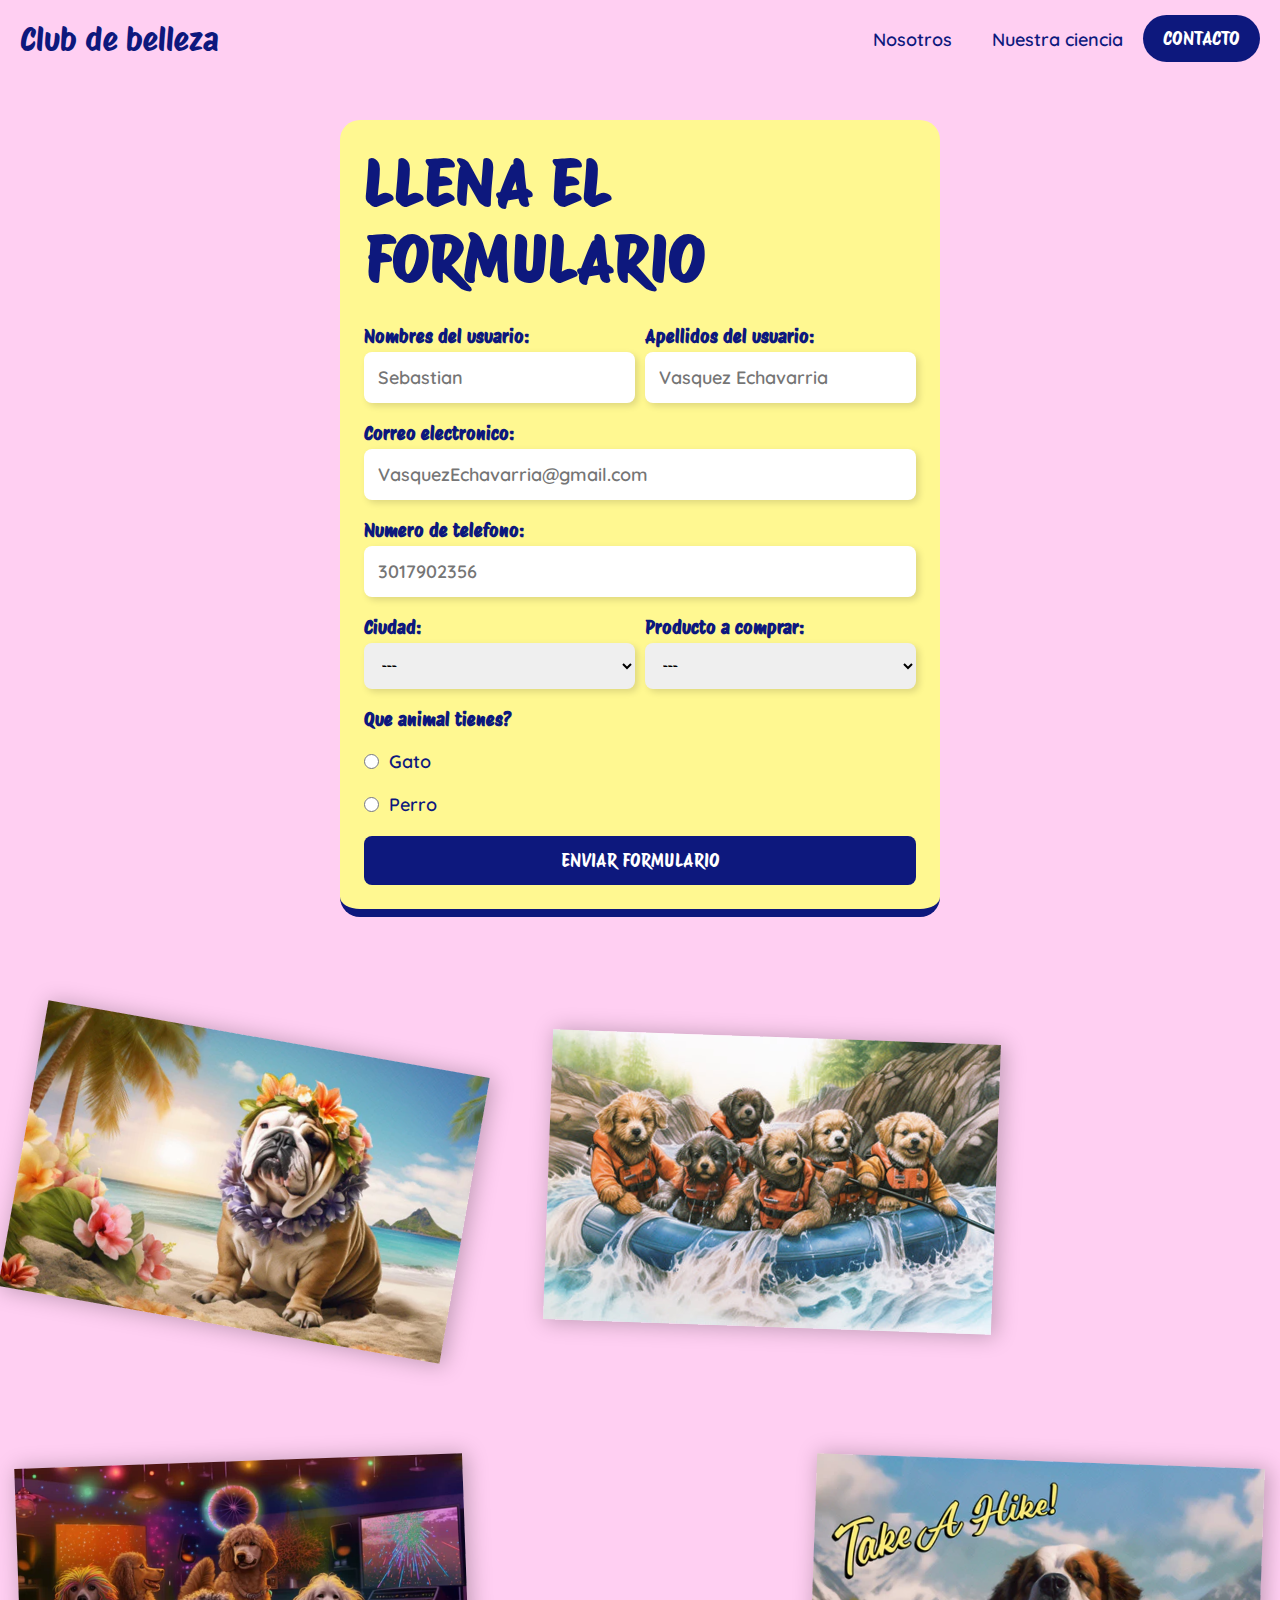
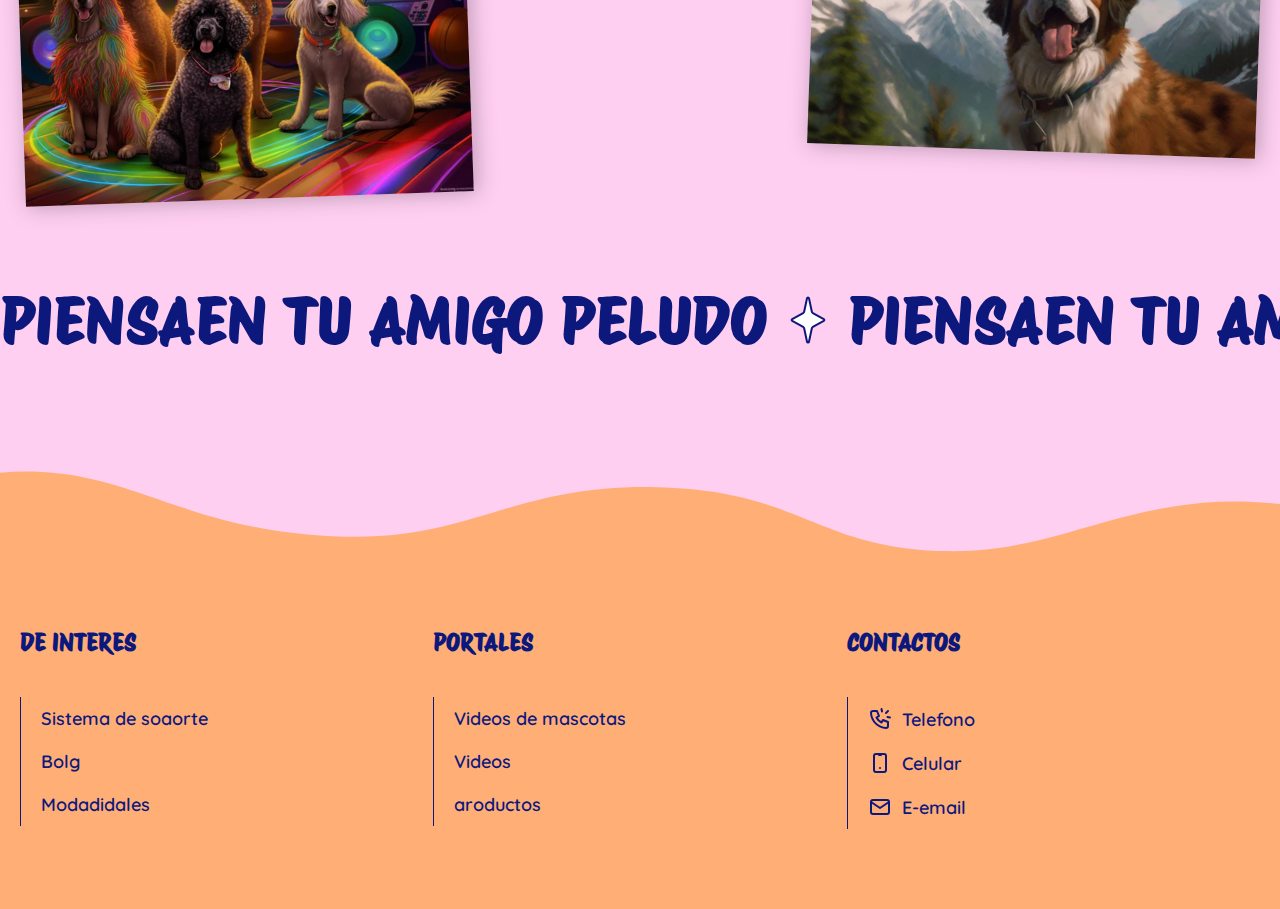
==== carrito.html @ b31d5dbf "responsive" ====
<!DOCTYPE html>
<html lang="en">
<head>
    <meta charset="UTF-8">
    <meta name="viewport" content="width=device-width, initial-scale=1.0">
    <title>Document</title>
    <!-- STYLOS -->
    <link rel="stylesheet" href="./css/global.css">
    <link rel="stylesheet" href="./css/carrito.css">
</head>
<body>

    <!-- HEADER -->
    <header class="header__dark">
        <nav>
            <ul>
                <li>
                    <a href="/index.html">
                        Club de belleza
                    </a>
                </li>
            </ul>
            <ul>
                <li>
                    <a href="">Nosotros</a>
                </li>
                <li>
                    <a href="./nuestra-ciencia.html">Nuestra ciencia</a>
                </li>
                <li>
                    <a href="#contacto">contacto</a>
                </li>
            </ul>
        </nav>
    </header>

    <!-- FORMULARIO -->

    <section class="section__form">
        <form 
            action="">
            <h1>llena el formulario</h1>
            <div class="form__flex">
                <!-- CAMPO NOMBRE -->
                <label>
                    <p>Nombres del usuario:</p>
                    <input 
                        type="text"
                        placeholder="Sebastian"
                        required
                        maxlength="100"
                        minlength="4">
                </label>
                <!-- CAMPO NOMBRE -->
                <label>
                    <p>Apellidos del usuario:</p>
                    <input 
                        type="text"
                        placeholder="Vasquez Echavarria"
                        required
                        maxlength="100"
                        minlength="4">
                </label>
            </div>
            <!-- CAMPO EMAIL -->
            <label>
                <p>Correo electronico:</p>
                <input 
                    type="email"
                    placeholder="VasquezEchavarria@gmail.com"
                    required
                    maxlength="100"
                    minlength="4">
            </label>
            <!-- CAMPO TELEFONO -->
            <label>
                <p>Numero de telefono:</p>
                <input 
                    type="number"
                    placeholder="3017902356"
                    required
                    maxlength="100"
                    minlength="4">
            </label>
            <div class="form__flex">
                <!-- CAMPO CIUDAD -->
                <label>
                    <p>Ciudad:</p>
                    <select>
                        <option value="">---</option>
                        <option value="">Medellin</option>
                        <option value="">Bogota</option>
                        <option value="">Bucarmanga</option>
                        <option value="">Cali</option>
                        <option value="">Bolivia</option>
                    </select>
                </label>
                <!-- CAMPO CIUDAD -->
                <label>
                    <p>Producto a comprar:</p>
                    <select>
                        <option value="">---</option>
                        <option value="">Chapoo</option>
                        <option value="">Acondicionador</option>
                        <option value="">Pañitos</option>
                        <option value="">Barnis</option>
                        <option value="">Lima</option>
                    </select>
                </label>

            </div>

            <label>
                <p>Que animal tienes?</p>
            </label>

            <div class="form__radio">
                <label>
                    <input type="radio">
                    <h6>Gato</h6>
                </label>
                <label>
                    <input type="radio">
                    <h6>Perro</h6>
                </label>

            </div>
            <input type="submit" value="enviar formulario">

        </form>
    </section>

    <!-- SUB FOOTER -->
    <section class="subFooter">
        <ul>
            <li>
                <img src="./img/subFooter1.webp" alt="subFooter">
            </li>
            <li>
                <img src="./img/subFooter2.jpg" alt="subFooter">
            </li>
        </ul>
        <ul>
            <li>
                <img src="./img/disco_dogs_609x.webp" alt="subFooter">
            </li>
            <li>
                <img src="./img/subFooter4.webp" alt="subFooter">
            </li>
        </ul>

    </section>

    <!-- SLIDER -->
        <section class="slider">
        <h1>
            Piensaen tu amigo peludo
            <img src="./img/descargar (3).svg" alt="">
            Piensaen tu amigo peludo
            <img src="./img/descargar (3).svg" alt="">
            Piensaen tu amigo peludo
            <img src="./img/descargar (3).svg" alt="">
            Piensaen tu amigo peludo
            <img src="./img/descargar (3).svg" alt="">
            Piensaen tu amigo peludo
            <img src="./img/descargar (3).svg" alt="">
            Piensaen tu amigo peludo
            <img src="./img/descargar (3).svg" alt="">
            Piensaen tu amigo peludo
            <img src="./img/descargar (3).svg" alt="">
            Piensaen tu amigo peludo
            <img src="./img/descargar (3).svg" alt="">
            Piensaen tu amigo peludo
            <img src="./img/descargar (3).svg" alt="">
            Piensaen tu amigo peludo
            <img src="./img/descargar (3).svg" alt="">
            Piensaen tu amigo peludo
            <img src="./img/descargar (3).svg" alt="">
            Piensaen tu amigo peludo
            <img src="./img/descargar (3).svg" alt="">
            Piensaen tu amigo peludo
            <img src="./img/descargar (3).svg" alt="">
            Piensaen tu amigo peludo
            <img src="./img/descargar (3).svg" alt="">
        </h1>
        </section>


    <!-- FOOTER -->
    <footer id="contacto">
        <!-- SVG -->
        <svg 
        class="wavy-desktop" 
        viewBox="0 0 1280 160" 
        fill="#92ebff" 
        xmlns="http://www.w3.org/2000/svg">
            <path 
            d="M345.244 65.6872C163.755 61.3347 121.251 -20.7079 -30.4244 5.66307L-33.3494 167.628L1310.26 159.851L1313.19 37.8858C1143.89 6.81792 1074.64 83.1798 945.072 80.0724C815.499 76.965 801.48 19.6125 657.522 16.16C513.563 12.7076 474.207 68.78 345.244 65.6872Z" 
            fill="#ffaf75"></path>
    </svg>
    <div class="footer__grid">
        <article>
            <h2>De interes</h2>
            <div class="footer__ctn">
                <a target="#" href="https://www.youtube.com/watch?v=H4JE6XDR6UE&ab_channel=lunacreciente">Sistema de soaorte</a>
                <a target="#" href="https://www.youtube.com/watch?v=H4JE6XDR6UE&ab_channel=lunacreciente">Bolg</a>
                <a target="#" href="https://www.youtube.com/watch?v=H4JE6XDR6UE&ab_channel=lunacreciente">Modadidales</a>
            </div>
        </article>

        <article>
            <h2>Portales</h2>
            <div class="footer__ctn">
                <a target="#" href="https://www.youtube.com/watch?v=H4JE6XDR6UE&ab_channel=lunacreciente">Videos de mascotas</a>
                <a target="#" href="https://www.youtube.com/watch?v=H4JE6XDR6UE&ab_channel=lunacreciente">Videos</a>
                <a target="#" href="https://www.youtube.com/watch?v=H4JE6XDR6UE&ab_channel=lunacreciente">aroductos</a>
            </div>
        </article>
        <article>
            <h2>Contactos</h2>
            <div class="footer__ctn">
                <a target="#" href="https://www.youtube.com/watch?v=H4JE6XDR6UE&ab_channel=lunacreciente">
                    <svg  xmlns="http://www.w3.org/2000/svg"  width="24"  height="24"  viewBox="0 0 24 24"  fill="none"  stroke="currentColor"  stroke-width="2"  stroke-linecap="round"  stroke-linejoin="round"  class="icon icon-tabler icons-tabler-outline icon-tabler-phone-ringing"><path stroke="none" d="M0 0h24v24H0z" fill="none"/><path d="M20 4l-2 2" /><path d="M22 10.5l-2.5 -.5" /><path d="M13.5 2l.5 2.5" /><path d="M5 4h4l2 5l-2.5 1.5a11 11 0 0 0 5 5l1.5 -2.5l5 2v4a2 2 0 0 1 -2 2c-8.072 -.49 -14.51 -6.928 -15 -15a2 2 0 0 1 2 -2" /></svg>
                    Telefono
                </a>
                <a target="_blank" href="https://www.youtube.com/watch?v=H4JE6XDR6UE&ab_channel=lunacreciente">
                    <svg  xmlns="http://www.w3.org/2000/svg"  width="24"  height="24"  viewBox="0 0 24 24"  fill="none"  stroke="currentColor"  stroke-width="2"  stroke-linecap="round"  stroke-linejoin="round"  class="icon icon-tabler icons-tabler-outline icon-tabler-device-mobile"><path stroke="none" d="M0 0h24v24H0z" fill="none"/><path d="M6 5a2 2 0 0 1 2 -2h8a2 2 0 0 1 2 2v14a2 2 0 0 1 -2 2h-8a2 2 0 0 1 -2 -2v-14z" /><path d="M11 4h2" /><path d="M12 17v.01" /></svg>
                    Celular
                </a>
                <a target="_blank" href="https://www.youtube.com/watch?v=H4JE6XDR6UE&ab_channel=lunacreciente">
                    <svg  xmlns="http://www.w3.org/2000/svg"  width="24"  height="24"  viewBox="0 0 24 24"  fill="none"  stroke="currentColor"  stroke-width="2"  stroke-linecap="round"  stroke-linejoin="round"  class="icon icon-tabler icons-tabler-outline icon-tabler-mail"><path stroke="none" d="M0 0h24v24H0z" fill="none"/><path d="M3 7a2 2 0 0 1 2 -2h14a2 2 0 0 1 2 2v10a2 2 0 0 1 -2 2h-14a2 2 0 0 1 -2 -2v-10z" /><path d="M3 7l9 6l9 -6" /></svg>
                    E-email
                </a>
            </div>

        </article>

    </div>

    </footer>
    
</body>
</html>
---- css/global.css ----
@import url('https://fonts.googleapis.com/css2?family=Matemasie&family=Protest+Riot&family=Quicksand:wght@300..700&display=swap');

@import url('https://fonts.googleapis.com/css2?family=Matemasie&family=Quicksand:wght@300..700&display=swap');

*{
    margin: 0;
    padding: 0;
    box-sizing: border-box;
    list-style: none;
    text-decoration: none;
    font-family: "Protest Riot", sans-serif;
    scroll-behavior: smooth;
}

body{
    color: var(--purple-shade);
    /* padding: 0px 100px; */
}

h1{
    font-size: 4rem;
}

h1, h2{
    text-transform: uppercase;
    letter-spacing: 0px;
}

h3{
    font-size: 24px;
    margin: 10px 0;
}

a, p, input, h6{
    font-family: "Quicksand", sans-serif;
    font-size: 18px;
    font-weight: 600;
    color: currentColor;
}

@media screen and (max-width: 600px) {
    h1{
        font-size: 2rem;
    }
    h3{
        font-size: 18px;
    }
    a, p, h6{
        font-size: 12px;
    }
    
}

:root {
    --purple: #696aad;
    --purple-shade: #0d187d;
    --purple-tint: #bbbaeb;
    --blue: #0db5f4;
    --blue-shade: #0074b6;
    --blue-tint: #92ebff;
    --green: #85e40b;
    --green-shade: #8aad26;
    --green-tint: #bcff87;
    --pink: #ff3ea5;
    --pink-shade: #b9006a;
    --pink-tint: #ffcff2;
    --orange: #ff690e;
    --orange-shade: #f05a00;
    --orange-tint: #ffaf75;
    --yellow: #fff300;
    --yellow-shade: #f4db00;
    --yellow-tint: #fff891;
    --yellow-alt: #FAE85C;
    --white: #fff;
    --white-opaque: rgba(255, 255, 255, 0.8);
    --black: #000;
}

/* CLASES */

.btn__default{
    display: inline-flex;
    padding: 14px 25px;
    background-color: var(--green-tint);
    color: var(--purple-shade);
    text-transform: uppercase;
    font-family: "Protest Riot", sans-serif;
    border-radius: 30px;
    transition: all .3s;
}

.btn__default:hover{
    background-color: var(--purple);
    color: white;
}

.btn__default--blue{
    display: inline-flex;
    font-weight: 100;
    background-color: var(--purple-shade);
    color: white;
}

.btn__default--blue:hover{
    background-color: var(--purple);
}

@media screen and (max-width: 700px){
    .btn__default{
        padding: 6px 12px;
    }
    
}

/* HEADER */

header{
    position: absolute;
    width: 100%;
    color: white;
    padding:20px;
    z-index: 100;
}

.header__dark{
    color: var(--purple-shade);
}

header nav{
    display: flex;
    justify-content: space-between;
    align-items: center;
}

header nav ul{
    display: flex;
}

header nav ul:nth-child(2) li a{
    padding: 0px 20px;
}

header nav ul:nth-child(1) li a{
    font-family: "Protest Riot", sans-serif;
    font-size: 32px;
    text-align: center;
    font-weight: 100;
}

header nav ul:nth-child(2) li:nth-last-child(1) a{
    font-family: "Protest Riot", sans-serif;
    background-color: var(--purple-shade);
    color: white;
    font-weight: 100;
    text-transform: uppercase;
    padding: 13px 20px;
    border-radius: 30px;
    transition: all .3s;
}

header nav ul:nth-child(2) li:nth-last-child(1) a:hover{
    background-color: var(--purple);
}

@media screen and (max-width: 800px){
    header nav ul:nth-child(1) li a{
        font-size: 18px;
    }
    header nav ul:nth-child(2) li a{
        font-size: 9px;
        padding: 0px 5px;
    }
    header nav ul:nth-child(2) li:nth-last-child(1) a{
        font-size: 9px;
        padding: 5px 10px;
    }
    
}

/* SLIDER SUB FOOTER */

.slider{
    overflow: hidden;
    background: var(--pink-tint);
    padding: 80px 0px 30vh 0px;
}

.slider__blue{
    background: var(--blue-tint);

}

.slider h1{
    display: flex;
    align-items: center;
    gap: 20px;
    text-wrap: nowrap;
    animation: slider 50s infinite linear  alternate-reverse;
}

@keyframes slider {
    100%{
        transform: translateX(-400%);
    }
    
}

@media screen and (max-width: 650px){
    .slider h1 img{
        width: 20px;
    }
    .slider{
        padding: 40px 0px 15vh 0px;
    }
    
}


/* FOOTER */

footer{
    position: relative;
    background-color: var(--orange-tint);
    padding-bottom: 80px;
}

footer .wavy-desktop{
    width: 100%;
    position: absolute;
    bottom: 99%;
}

.footer__grid{
    display: grid;
    grid-template-columns: repeat(3,1fr);
    max-width: 1480px;
    margin: 0 auto;
    padding: 0px 20px;

}

footer article{
    display: flex;
    flex-direction: column;
    gap: 40px;
}

.footer__ctn{
    padding: 0px 20px;
    border-left: 1px solid currentColor;
}

footer article a{
    cursor: pointer;
    position: relative;
    display: flex;
    align-items: center;
    padding: 10px 0px;
    gap: 10px;
}

@media screen and (max-width: 700px){
    .footer__grid{
        grid-template-columns: repeat(2,1fr);
        padding: 0px 10px;
    }
    .footer__ctn{
        padding: 0px 10px;
    }
    footer article{
        gap: 20px;
    }
    .footer__grid article:nth-child(3){
        margin-top: 40px;
    }
    footer article svg{
        width: 15px;
    }
}
---- css/carrito.css ----
.section__form{
    background-color: var(--pink-tint);
    padding: 120px 10px 0px 10px;
}

form{
    max-width: 600px;
    margin: 0 auto;
    background-color: var(--yellow-tint);
    padding: 24px;
    border-radius: 20px;
    border-bottom: 8px solid var(--purple-shade);
}

form h1{
    margin-bottom: 30px;
}

form label{
    display: block;
    margin-bottom: 20px;
    width: 100%;
}

form label p{
    font-family: "Protest Riot", sans-serif;
    margin-bottom: 5px;
}

.form__flex{
    display: flex;
    gap: 10px;
    width: 100%;
}

form input[type="text"],
form input[type="email"],
form input[type="number"],
form select{
    padding: 14px;
    outline: none;
    border: none;
    border-radius: 8px;
    width: 100%;
    box-shadow: 3px 3px 7px rgba(0, 0, 0, 0.134);
}

.form__radio label{
    display: flex;
    align-items: center;
    gap: 10px;
}

.form__radio label input{
    width: 15px;
    height: 15px;
}

input[type="submit"]{
    font-family: "Protest Riot", sans-serif;
    outline: none;
    border: none;
    padding: 14px 20px;
    width: 100%;
    background-color: var(--purple-shade);
    color: white;
    border-radius: 8px;
    font-weight: 100;
    text-transform: uppercase;
    cursor: pointer;
}

@media screen and (max-width: 700px){
    form input[type="text"],
    form input[type="email"],
    form input[type="number"],
    form select{
        padding: 10px;
        font-size: 12px;
    }
    .form__radio label input{
        width: 10px;
        height: 10px;
    }

}


/* SUBFOOTER */

.subFooter{
    padding: 120px 20px 0px 20px;
    background: var(--pink-tint);
    display: flex;
    flex-direction: column;
    gap: 130px;
}

.subFooter ul:nth-child(1){
    display: flex;
    gap: 80px;
}

.subFooter ul li img{
    width: 35vw;
    box-shadow: 3px 1px 21px 1px #00000040;
}

.subFooter ul:nth-child(1) li:nth-child(1) img{
    transform: rotate(10deg);
}
.subFooter ul:nth-child(1) li:nth-child(2) img{
    transform: rotate(2deg);
}

.subFooter ul:nth-child(2){
    display: flex;
    justify-content: space-between;
}

.subFooter ul:nth-child(2) li:nth-child(1) img{
    transform: rotate(-2deg);
}
.subFooter ul:nth-child(2) li:nth-child(2) img{
    transform: rotate(2deg);
}

@media screen and (max-width: 650px){
    .subFooter,
    .subFooter ul:nth-child(1){
        gap: 30px;
    }    
}
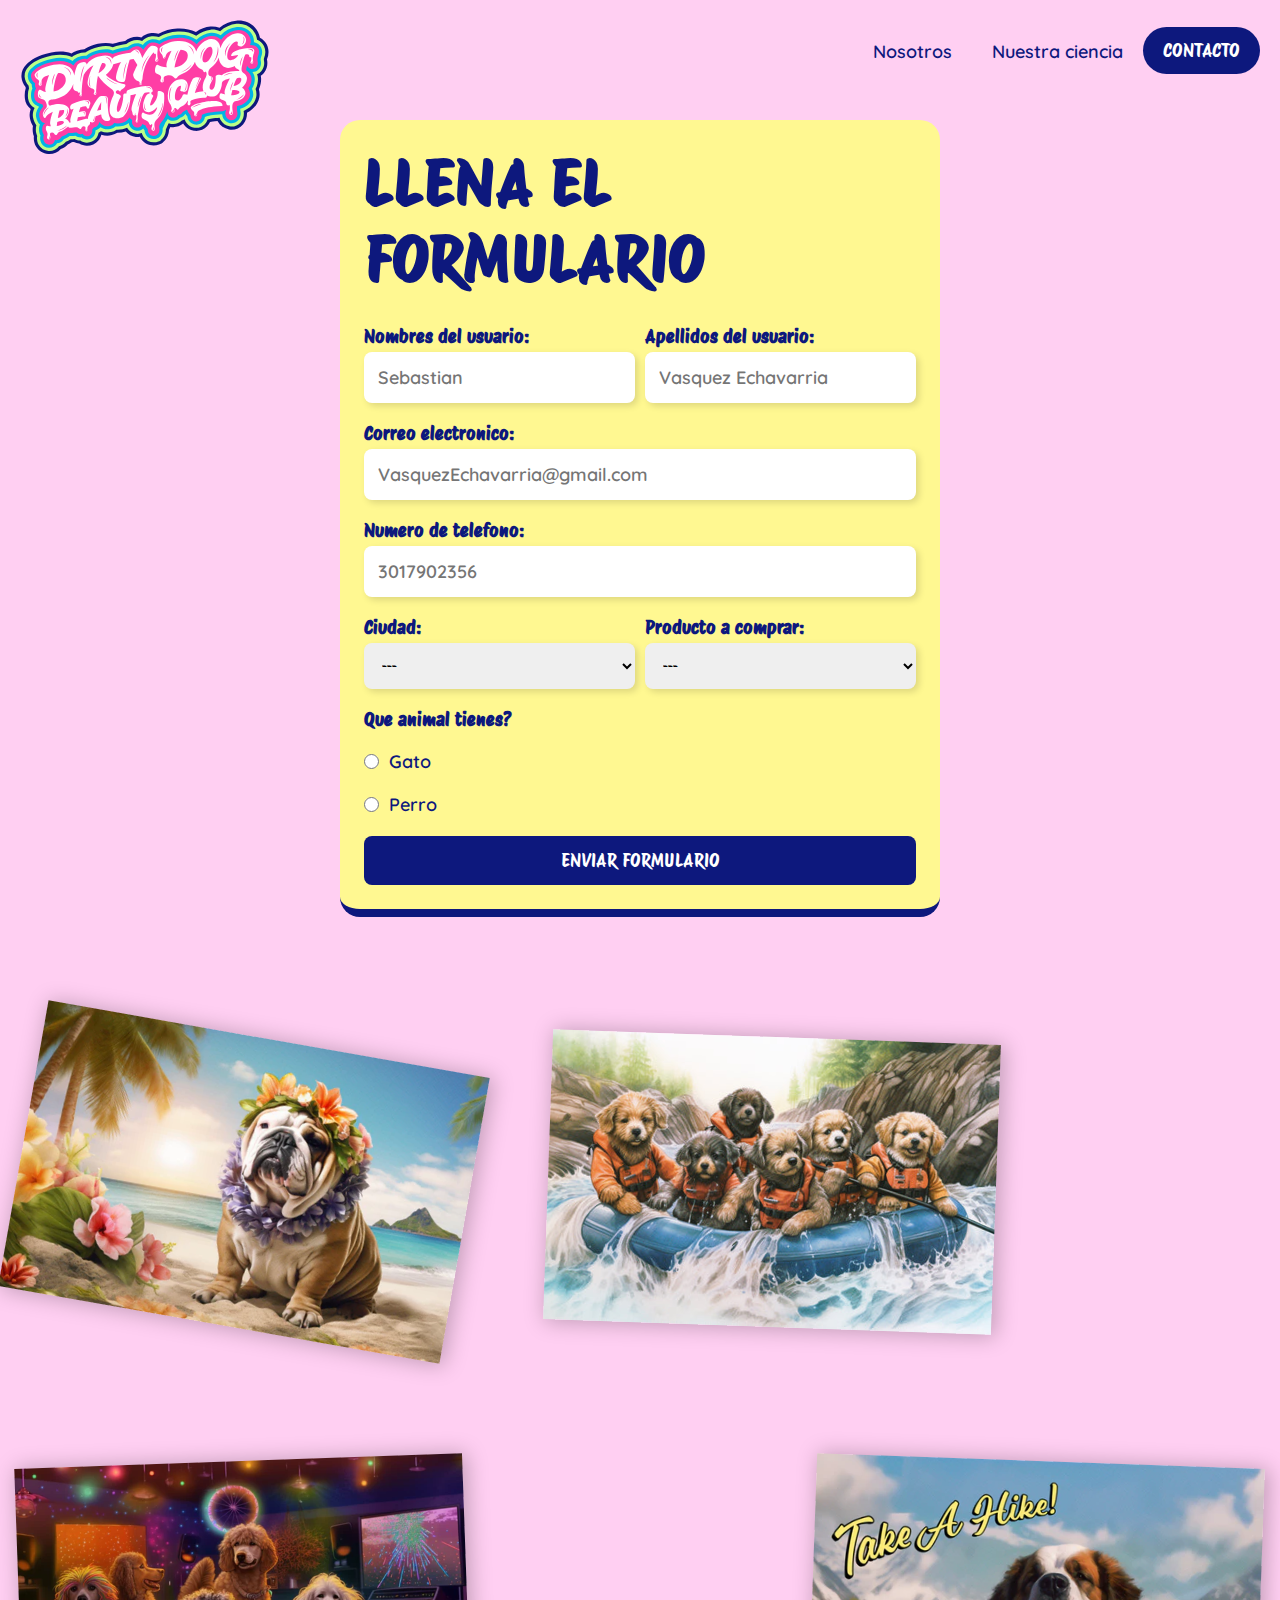
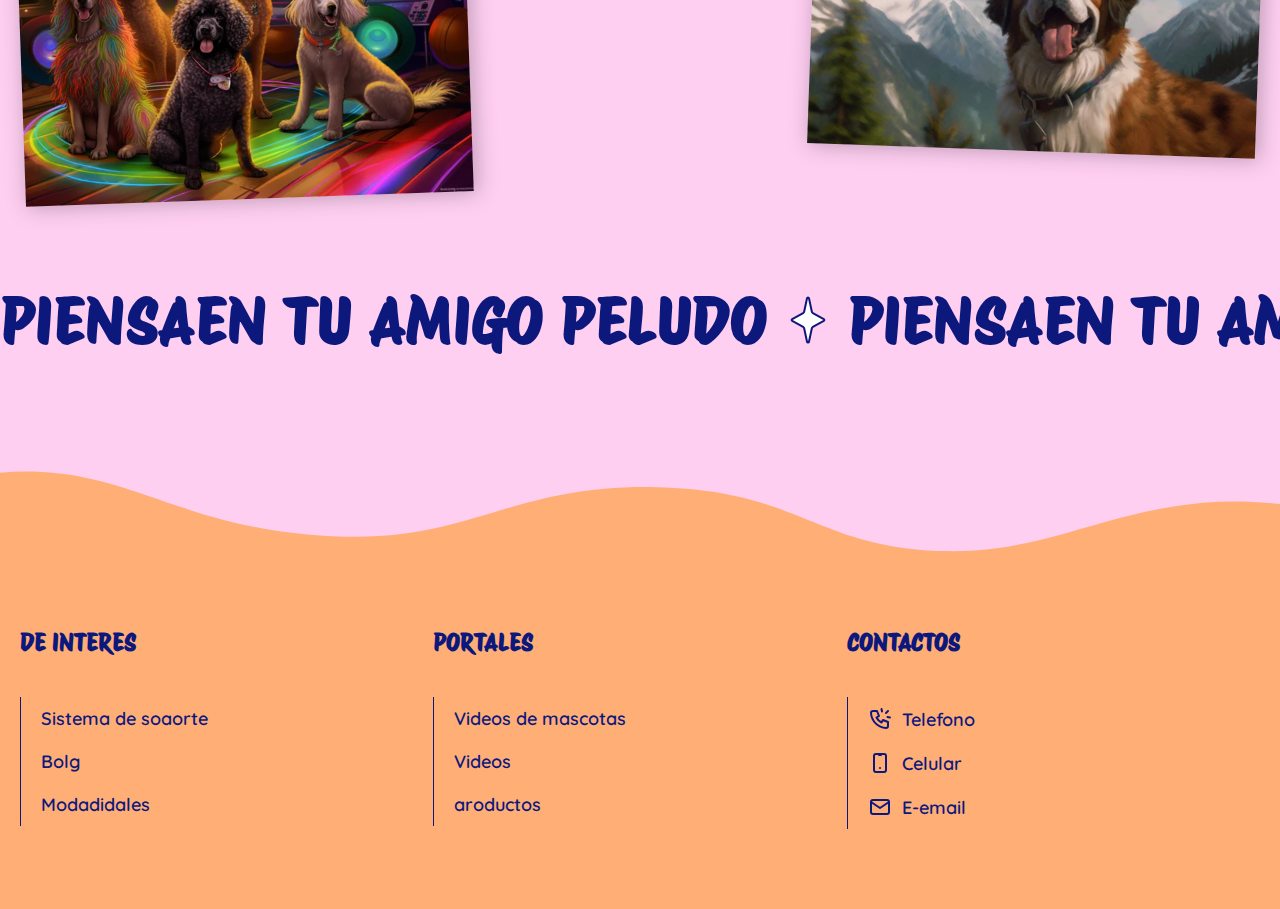
==== commit 5c2b793b: "bueno" ====
--- a/carrito.html
+++ b/carrito.html
@@ -16,7 +16,20 @@
             <ul>
                 <li>
                     <a href="/index.html">
-                        Club de belleza
+                        <svg viewBox="0 0 151 82" fill="none" xmlns="http://www.w3.org/2000/svg" aria-hidden="true" focusable="false">
+                            <g clip-path="url(#clip0_1360_8135)">
+                              <path d="M149.201 23.7812C150.483 20.7624 150.44 17.5969 149.075 14.8659C148.165 13.047 146.729 11.5864 144.969 10.658C144.542 8.42644 143.468 6.28721 141.878 4.54975C139.072 1.48749 134.967 -0.0110639 130.604 0.439588C126.915 0.819656 123.456 2.27477 120.529 4.66377C118.759 4.03937 116.879 3.78419 115.026 3.93078C112.045 4.16968 108.981 5.34246 106.279 7.26452C103.061 5.63023 99.2246 4.88638 95.0864 5.10356C90.8276 5.34246 87.0786 6.37408 83.6529 8.26356C81.9428 7.83462 80.145 7.74775 78.5007 8.01923C76.6426 8.32328 74.9051 9.15943 73.3156 10.4951C72.499 10.2833 71.6439 10.1748 70.7724 10.1748C67.7633 10.1748 65.2146 11.4616 63.4991 12.6452C61.4601 12.971 58.6757 13.4922 56.0174 14.3827C53.4413 13.6768 50.4871 13.6768 47.0175 14.3827C43.9317 15.0125 41.1802 16.1364 38.8234 17.7218C37.3544 17.7327 35.8526 18.0367 34.3454 18.6177C33.5122 18.938 32.3393 19.3941 31.1225 20.214C27.5488 18.8837 23.3558 18.6774 18.9052 19.6167C9.97111 21.5225 6.67699 24.1233 3.83232 26.8543C1.70568 28.9067 0.664276 31.6432 0.899961 34.5534C1.06987 36.6655 1.91396 38.7124 3.35547 40.5096C3.38288 40.7268 3.42125 40.9385 3.46509 41.1557C2.86766 43.0126 2.69775 45.1736 2.96632 47.5897C3.23489 50.0113 4.45717 52.1723 6.45775 53.8174C5.78358 55.7015 5.63011 57.5475 5.99734 59.3175C6.37553 61.1364 6.98393 62.7001 7.81705 63.9869C7.52107 65.6647 7.64714 67.223 7.82801 68.3034C7.94312 68.9713 8.12947 69.6228 8.39804 70.2798C8.1514 72.457 8.60632 74.6343 9.70253 76.4695C11.2646 79.0811 13.9284 80.7262 17.0088 80.9814C17.2664 81.0031 17.5185 81.014 17.7652 81.014C20.4564 81.014 22.9283 79.8738 24.6548 77.8649C26.2827 77.3653 27.7407 76.426 28.8588 75.1555C29.6371 74.8189 30.4319 74.3954 31.2321 73.8904C31.6267 73.8524 32.1091 73.8036 32.6024 73.7601C33.5999 74.2488 34.6797 74.5528 35.7759 74.6614C37.1626 75.5139 38.7466 75.9591 40.3964 75.9591C43.1698 75.9591 45.6473 74.8297 47.3629 72.7719C48.2234 71.7403 48.8208 70.5676 49.1442 69.2808C51.1722 69.9323 53.3865 70.0246 55.4748 69.5305C56.708 69.2427 57.8317 68.7758 58.8183 68.1514C60.5338 68.1677 62.2987 67.9071 63.9102 67.3967C65.3846 69.1993 67.5002 70.3558 69.9119 70.6327C70.7286 70.725 71.5562 70.7033 72.3619 70.5784C72.5647 70.9856 72.7895 71.3765 73.0471 71.7512C74.801 74.2976 77.6018 75.7582 80.7315 75.7582C81.8551 75.7582 82.9458 75.5627 83.9818 75.1827C85.0725 75.0632 86.0591 74.4877 86.6894 73.6027C87.0183 73.3258 87.3307 73.0217 87.6212 72.6959C89.5615 70.5187 89.9616 68.0102 89.9945 66.4682L90.855 64.5679C91.4141 64.6711 91.9841 64.7254 92.5541 64.7254C94.7794 64.7254 96.8842 63.9707 98.5449 62.5861C98.6984 62.8413 98.8628 63.0856 99.0437 63.33C100.502 65.2955 102.65 66.5714 105.089 66.9298C108.038 67.3587 111.003 66.3488 113.031 64.2258C113.771 63.4494 114.358 62.5698 114.791 61.5979C115.744 61.3808 117.065 61.1853 119.302 60.9898C119.367 61.1202 119.439 61.2559 119.51 61.3808C120.946 63.9435 123.341 65.6212 126.246 66.1045C129.42 66.642 132.582 65.5072 134.703 63.0585C136.616 60.8541 137.208 58.161 137.121 56.0761C140.957 54.1323 143.742 50.7226 144.531 46.9056C144.871 45.2496 144.805 43.4904 144.334 41.7747C145.622 38.9188 145.704 36.3723 145.633 35.0583C145.605 34.6023 145.545 34.1408 145.452 33.6792C146.159 33.1906 146.8 32.6042 147.348 31.9418C149.437 29.3845 149.694 26.2353 149.245 24.1341C149.206 23.9441 149.201 23.8355 149.201 23.792V23.7812Z" fill="#0D187D"></path>
+                              <path d="M147.414 23.0969C148.5 20.583 148.478 17.9605 147.36 15.7127C146.483 13.9644 145.003 12.6287 143.221 11.9609C143.024 9.76733 142.043 7.56294 140.459 5.83092C138.064 3.21931 134.545 1.93793 130.801 2.32886C127.107 2.70893 123.709 4.27264 120.897 6.86796C119.116 6.03724 117.132 5.67346 115.175 5.82549C112.177 6.06439 109.064 7.40005 106.444 9.53929C103.33 7.64981 99.4771 6.77566 95.191 7.00913C90.9486 7.2426 87.2489 8.33393 83.9055 10.3266C82.2557 9.78905 80.4469 9.63702 78.8136 9.9085C76.9939 10.2071 75.3386 11.1139 73.782 12.6667C72.8447 12.2866 71.8252 12.0912 70.7674 12.0912C68.0981 12.0912 65.807 13.3183 64.2449 14.4693C61.8004 14.8494 58.8023 15.4141 56.0562 16.4022C53.6555 15.6149 50.8164 15.5715 47.4017 16.2665C44.3432 16.8909 41.6575 18.0311 39.4103 19.66C38.0071 19.5839 36.5327 19.8337 35.0364 20.4147C34.0608 20.7947 32.696 21.3214 31.4025 22.4127C27.9768 20.8653 23.8331 20.545 19.3058 21.5006C10.865 23.2978 7.80653 25.7139 5.17015 28.2441C3.46006 29.8946 2.62146 32.0936 2.81329 34.4337C2.96676 36.3395 3.78892 38.1693 5.20851 39.771C5.2414 40.2814 5.3291 40.7917 5.46064 41.2858C4.8084 42.9798 4.61108 45.0322 4.87417 47.4103C5.13726 49.7722 6.54589 51.7974 8.82601 53.1874C8.00385 54.8325 7.44478 56.8523 7.88327 58.9698C8.2779 60.881 8.94659 62.4339 9.87837 63.6012C9.43441 65.2464 9.53306 66.859 9.7249 68.0209C9.86193 68.8462 10.1305 69.5194 10.3826 70.0353C10.0538 71.9519 10.3936 73.9174 11.3583 75.53C12.6025 77.604 14.7181 78.9126 17.1737 79.1134C17.3765 79.1297 17.5793 79.1406 17.7766 79.1406C20.0841 79.1406 22.1888 78.0764 23.5591 76.2249C25.1979 75.8557 26.6614 74.9381 27.6973 73.6133C28.64 73.2441 29.6156 72.7229 30.6132 72.0605C30.7557 72.055 30.9037 72.0442 31.0462 72.0279C31.5998 71.9682 32.3288 71.903 33.0194 71.8433C34.0663 72.4514 35.2392 72.788 36.4341 72.826C37.5906 73.6459 38.9773 74.0857 40.4188 74.0857C42.6112 74.0857 44.5625 73.2007 45.9108 71.5881C46.7604 70.5728 47.2756 69.3837 47.4565 68.0535C47.9717 67.8146 48.454 67.5214 48.8925 67.1739C50.7999 67.9992 52.9759 68.2001 55.0532 67.706C56.281 67.4182 57.3607 66.9296 58.2761 66.2563C60.4795 66.3812 62.8253 65.9414 64.6779 65.1161L64.6889 65.1378C65.8125 67.1739 67.8021 68.4987 70.1535 68.7702C71.3374 68.9005 72.5049 68.743 73.5682 68.3195C73.7929 69.172 74.1602 69.981 74.6589 70.7031C76.0511 72.7229 78.271 73.8794 80.7593 73.8794C81.7459 73.8794 82.7051 73.6893 83.5876 73.3256C84.2727 73.3256 84.9249 72.9618 85.2648 72.3482C85.6046 72.0822 85.9225 71.7836 86.213 71.4578C87.9012 69.5574 88.1314 67.3313 88.104 66.0825L89.6496 62.6565C89.7318 62.5479 89.814 62.4393 89.8908 62.3307C90.7458 62.6674 91.6612 62.8465 92.5765 62.8465C94.5442 62.8465 96.4023 62.0973 97.7616 60.767C98.37 60.5607 98.94 60.2729 99.4552 59.9146C99.7074 60.7507 100.091 61.5326 100.606 62.2276C101.757 63.7804 103.456 64.7903 105.386 65.0726C107.71 65.4147 110.056 64.6166 111.656 62.9388C112.44 62.119 113.015 61.1308 113.355 60.034C114.786 59.5942 116.66 59.2902 120.568 59.0024C120.733 59.5182 120.946 60.0123 121.204 60.4793C122.35 62.5262 124.262 63.8673 126.586 64.2528C129.091 64.6763 131.591 63.775 133.268 61.8421C135.071 59.768 135.422 57.1618 135.153 55.4189C135.126 55.256 135.104 55.0932 135.082 54.9411C138.952 53.4209 141.917 50.2066 142.668 46.5525C142.991 44.9779 142.86 43.2676 142.301 41.6496C143.698 38.9348 143.808 36.4807 143.737 35.1884C143.693 34.412 143.517 33.5976 143.221 32.7832C144.241 32.3325 145.151 31.6484 145.874 30.7688C147.535 28.7273 147.749 26.2243 147.387 24.5574C147.261 23.971 147.272 23.4878 147.431 23.1294L147.414 23.0969Z" fill="#BCFF87"></path>
+                              <path d="M145.638 16.5542C144.882 15.0448 143.539 13.9481 141.944 13.5517C141.736 13.5028 141.528 13.454 141.314 13.4105C141.511 11.2333 140.662 8.8823 139.039 7.10684C137.06 4.94589 134.128 3.89255 130.998 4.21833C127.299 4.5984 123.895 6.35757 121.237 9.22437C119.494 8.09502 117.416 7.55207 115.328 7.72038C112.27 7.96471 109.118 9.51213 106.602 11.95C103.681 9.73474 99.7455 8.66512 95.2949 8.90402C91.0525 9.13749 87.3802 10.2994 84.1135 12.4332C82.5678 11.7545 80.7591 11.5048 79.1257 11.7763C77.0594 12.1183 75.4589 13.4974 74.1983 15.0448C73.2172 14.3499 72.0442 13.9861 70.7617 13.9861C68.361 13.9861 66.2672 15.2837 65.023 16.2665C62.14 16.7008 58.8952 17.309 56.0615 18.4274C53.88 17.5316 51.1559 17.4338 47.7851 18.1234C44.7267 18.7478 42.1012 19.926 39.9691 21.62C38.6537 21.4191 37.2067 21.6037 35.7323 22.1738C34.5977 22.6136 33.0191 23.2217 31.7695 24.7311C28.574 22.8634 24.3865 22.3584 19.7057 23.3466C11.7636 25.0406 8.92991 27.2667 6.5018 29.5906C5.20827 30.8394 4.57247 32.5008 4.71498 34.2654C4.87941 36.2961 5.97562 37.8815 7.10471 38.9945C7.06087 39.8035 7.19789 40.618 7.49935 41.3618C6.74845 42.8549 6.5018 44.8096 6.76489 47.1823C7.05539 49.8211 9.2204 51.5096 11.517 52.3621C10.4427 53.8824 9.25329 56.2008 9.7411 58.5626C10.1741 60.653 10.9469 62.1733 12.0486 63.1126C11.2922 64.7849 11.4183 66.6146 11.5992 67.6843C11.7526 68.5856 12.1144 69.2534 12.383 69.742C12.0212 71.0886 12.0157 72.902 12.9914 74.5363C13.9122 76.0783 15.4852 77.0448 17.3104 77.1968C17.4639 77.2077 17.6119 77.2131 17.7544 77.2131C19.4426 77.2131 20.9882 76.4312 21.9913 75.0684C22.1338 74.873 22.2653 74.6666 22.3859 74.4549C23.9151 74.3246 25.3292 73.5427 26.2391 72.3211C26.3213 72.2125 26.3925 72.1039 26.4583 72.0062C27.7573 71.5772 29.007 70.8334 29.9991 70.1275C30.2731 70.1438 30.5527 70.1384 30.8322 70.1113C31.5776 70.0352 32.6355 69.9375 33.496 69.8669C34.5374 70.6271 35.809 70.9908 37.0696 70.8877C37.974 71.7075 39.147 72.1636 40.3966 72.1636C42.0081 72.1636 43.4331 71.5229 44.4088 70.3556C45.22 69.3837 45.6146 68.1892 45.5872 66.7884C45.631 66.7395 45.6804 66.6906 45.7242 66.6418C46.8588 66.316 47.8344 65.6807 48.5524 64.8229C50.2735 65.9414 52.4824 66.3323 54.5926 65.8328C55.9957 65.5016 56.9659 64.8989 57.6345 64.2691C58.0785 64.3234 58.5334 64.3559 59.0048 64.3559C61.3836 64.3559 63.8665 63.6338 65.319 62.5099C65.456 62.4067 65.5876 62.2981 65.7191 62.1896C65.7904 62.89 66.0041 63.5741 66.3494 64.2039C67.1716 65.697 68.6295 66.6635 70.3506 66.8644C71.8962 67.0381 73.3816 66.5278 74.4669 65.4799C74.6423 65.8165 74.8834 66.2128 75.2123 66.5983C75.2726 67.6897 75.6179 68.7322 76.2208 69.6117C77.2457 71.1049 78.8901 71.9573 80.7372 71.9573C81.7895 71.9573 82.7761 71.675 83.6257 71.1374L83.5654 71.4035L83.7134 71.0831C84.0916 70.8334 84.4424 70.5293 84.7548 70.1818C86.2237 68.5313 86.2182 66.506 86.147 65.7025L87.9722 61.6575C88.4271 61.0765 88.8491 60.4467 89.2273 59.768C90.1701 60.501 91.3375 60.9245 92.5598 60.9245C94.1932 60.9245 95.6785 60.2566 96.7035 59.073C97.9422 58.7689 99.0165 57.9979 99.6907 56.9229C99.7619 56.874 99.8606 56.8143 99.9866 56.7437C100.283 57.2378 100.639 57.7156 101.055 58.1663C101.154 59.2359 101.527 60.2458 102.141 61.0765C102.99 62.2167 104.234 62.9605 105.654 63.1669C107.359 63.4166 109.08 62.8357 110.247 61.6086C111.036 60.7833 111.535 59.73 111.7 58.5681C113.739 57.7862 115.838 57.3681 122.108 56.9663C122.168 57.8568 122.426 58.7472 122.865 59.5345C123.725 61.0656 125.156 62.0701 126.893 62.3579C128.729 62.6674 130.56 62.0049 131.793 60.5824C133.169 58.9916 133.432 56.95 133.24 55.685C133.098 54.7565 133.032 54.0724 133.005 53.5892C136.902 52.5901 140.053 49.6473 140.771 46.1507C141.084 44.6467 140.859 43.0015 140.163 41.4921C141.73 38.9185 141.873 36.5404 141.796 35.2699C141.725 34.0265 141.204 32.6691 140.398 31.4692C141.933 31.4421 143.375 30.7525 144.356 29.5526C145.594 28.0323 145.753 26.17 145.485 24.932C145.271 23.9547 145.326 23.086 145.644 22.3584C146.504 20.3604 146.499 18.3026 145.633 16.5651L145.638 16.5542Z" fill="#00B3E6"></path>
+                              <path d="M143.917 17.4016C143.413 16.3917 142.519 15.6587 141.473 15.3981C140.694 15.2027 139.85 15.0941 138.951 15.0724C139.187 14.486 139.34 13.8833 139.395 13.286C139.56 11.6463 138.875 9.76769 137.614 8.39402C136.046 6.68371 133.722 5.85842 131.196 6.11904C127.375 6.50997 123.983 8.55148 121.505 11.9015C121.417 11.8092 121.324 11.7223 121.231 11.6355C119.669 10.1858 117.575 9.45278 115.481 9.6211C112.324 9.87086 109.08 11.7549 106.745 14.6217C104.174 11.9449 100.124 10.5495 95.4043 10.8047C89.9233 11.1088 86.4593 13.0417 84.2504 14.6651C82.9295 13.791 81.0714 13.3838 79.4435 13.6552C77.4648 13.981 75.8534 15.8162 74.4229 18.0152C74.1214 17.5862 73.8145 17.2225 73.502 16.9293C72.7785 16.2451 71.8303 15.8868 70.767 15.8868C68.6294 15.8868 66.6781 17.3419 65.8395 18.0695C63.5868 18.4007 59.7446 18.9979 56.6368 20.2467C56.445 20.3227 56.2532 20.4205 56.0613 20.5345C54.1594 19.4757 51.5888 19.2857 48.1741 19.9807C45.0663 20.6159 42.4793 21.8647 40.4732 23.6945C39.3277 23.2873 37.9245 23.3687 36.4282 23.9442C35.0853 24.4655 33.4136 25.1116 32.4599 27.2182C32.4215 27.3051 32.3832 27.392 32.3448 27.4789C30.3059 25.7034 27.4996 24.7478 24.2438 24.7478C22.9393 24.7478 21.5471 24.8998 20.1111 25.2039C12.6514 26.7947 10.1411 28.7439 7.8445 30.9538C6.96753 31.8008 6.53453 32.9247 6.63319 34.1138C6.78666 36.0413 8.19529 37.4909 9.16543 38.2728C8.86946 39.2935 9.03389 40.412 9.62036 41.2808C9.65325 41.3351 9.69161 41.3839 9.72998 41.4328C8.75984 42.6056 8.40357 44.4679 8.6831 46.9763C8.99552 49.7997 12.6404 50.7716 13.3694 50.9345C13.5667 50.9779 13.7914 51.4557 13.9285 52.1236C13.9504 52.2213 13.9614 52.3027 13.9723 52.3625C13.2433 53.1823 11.1386 55.7939 11.6374 58.1829C11.8676 59.3014 12.4705 62.2225 15.1727 62.3528C14.8383 62.5483 14.5314 62.8143 14.2793 63.1347C13.2214 64.4703 13.342 66.3598 13.5119 67.3697C13.6106 67.967 13.8737 68.4393 14.0984 68.852C14.1916 69.0203 14.4656 69.5252 14.4492 69.6718C13.9997 70.6817 13.8901 72.2726 14.6574 73.5648C15.2549 74.5693 16.2853 75.1991 17.4857 75.2968C17.5843 75.3023 17.683 75.3077 17.7762 75.3077C18.845 75.3077 19.8261 74.8136 20.4619 73.9449C20.7962 73.4888 21.0045 72.9839 21.1196 72.4735C21.3827 72.5386 21.6568 72.5712 21.9363 72.5712C23.0325 72.5712 24.0684 72.0554 24.7097 71.1921C24.8796 70.9641 25.0002 70.7523 25.0989 70.5786C25.1372 70.508 25.1811 70.432 25.214 70.3777H25.2304C26.7925 70.0519 28.4368 68.9606 29.5056 68.1298C29.8729 68.2276 30.251 68.2547 30.6457 68.2167C31.6103 68.119 33.167 67.9778 34.1481 67.9018C34.181 67.9344 34.2138 67.967 34.2577 68.005C34.9264 68.6457 35.7814 68.9986 36.6584 68.9986C37.0585 68.9986 37.4422 68.928 37.8094 68.7868C37.8752 68.89 37.9464 68.9931 38.0177 69.0854C38.5987 69.8293 39.4757 70.2528 40.4129 70.2528C41.4434 70.2528 42.3423 69.8564 42.9452 69.1343C43.8002 68.1081 43.7509 66.8593 43.5974 65.9472C44.0249 65.6974 44.3757 65.3499 44.6388 64.9318C46.3051 64.6929 47.5712 63.5419 47.8781 61.913C47.9 61.799 47.922 61.685 47.9439 61.571C48.9853 63.1618 50.7502 64.15 52.7343 64.15C53.2057 64.15 53.688 64.0957 54.1594 63.9817C55.6941 63.6179 56.4888 62.8523 56.8944 62.1845C56.9273 62.1954 56.9657 62.2008 56.9986 62.2116C57.6125 62.3691 58.2921 62.4505 59.0156 62.4505C60.9669 62.4505 63.0277 61.8696 64.1514 61.0063C64.8968 60.4308 65.5819 59.7141 66.1903 58.867C66.5466 59.562 67.1111 60.1158 67.8127 60.4525C67.4948 61.4244 67.577 62.4288 68.0484 63.2813C68.5691 64.226 69.4899 64.8395 70.5806 64.9644C71.7536 65.0947 72.795 64.6278 73.4746 63.7319C73.6774 63.4604 73.8419 63.1618 73.957 62.836C74.5215 63.1564 75.0203 63.3518 75.4094 63.5039C75.4697 63.5256 75.6122 63.5853 75.7164 63.6288C75.7986 63.7645 75.8699 63.922 75.9521 64.112C76.1494 64.5572 76.4782 65.2793 77.1579 65.8169C77.0702 66.6747 77.2346 67.6846 77.8211 68.5316C78.4843 69.4981 79.5531 70.0465 80.748 70.0465C81.7565 70.0465 82.6718 69.6447 83.3241 68.9117C84.3874 67.7226 84.2887 66.2024 84.2339 65.7626L84.1737 65.3119C83.9836 63.8459 84.424 62.5935 85.4946 61.5547C87.2979 59.8064 88.3831 57.4879 89.0353 55.1858C88.997 55.7722 89.1011 56.3749 89.3642 56.9341C89.9507 58.1938 91.2113 59.0136 92.5706 59.0136C93.749 59.0136 94.8014 58.487 95.4591 57.5694C95.5194 57.4825 95.5742 57.3956 95.6291 57.3088C96.7581 57.2599 97.7228 56.6409 98.2106 55.6528C98.3148 55.555 98.6272 55.289 99.3123 54.9469C99.7179 54.7406 100.134 54.48 100.551 54.1705C100.715 54.2791 100.891 54.3714 101.077 54.4474C101.417 55.7288 102.245 56.7115 102.963 57.3631C102.908 58.3187 103.166 59.2417 103.692 59.953C104.234 60.6805 105.035 61.1583 105.939 61.2886C107.03 61.4461 108.115 61.0823 108.86 60.3059C109.556 59.5729 109.907 58.5521 109.847 57.4336C109.847 57.3902 109.841 57.3468 109.836 57.3088C109.967 57.2382 110.214 57.1187 110.686 56.9287C113.07 55.9677 115.224 55.4953 122.382 55.0501C123.144 55.0066 123.813 54.7297 124.317 54.2791C124.361 54.3062 124.41 54.3279 124.459 54.3497C124.416 54.6646 124.344 54.9578 124.262 55.1912C123.856 56.2337 123.966 57.5802 124.547 58.6119C125.117 59.6272 126.065 60.295 127.222 60.4851C128.389 60.6805 129.551 60.257 130.341 59.3448C131.234 58.3132 131.486 56.9124 131.344 55.9731C130.933 53.3072 131.091 52.3027 131.185 51.9932H131.196C134.939 51.5752 138.25 48.8984 138.891 45.771C139.187 44.343 138.825 42.7576 137.921 41.3948C139.768 38.9406 139.954 36.6114 139.883 35.3788C139.79 33.7554 138.48 31.4804 136.616 30.3945C136.605 30.3185 136.605 30.2479 136.611 30.2099C136.742 29.4064 136.934 28.4453 137.154 27.468C137.203 27.6037 137.263 27.7395 137.34 27.8752C137.833 28.7982 138.754 29.4063 139.861 29.5475C141.029 29.6941 142.136 29.2598 142.87 28.3639C143.687 27.3648 143.786 26.1106 143.616 25.3342C143.32 23.9659 143.407 22.7117 143.884 21.615C144.52 20.1381 144.536 18.645 143.917 17.4125V17.4016ZM89.3149 54.013L89.3532 53.8447C89.3532 53.8447 89.3642 53.8827 89.3697 53.899C89.3532 53.937 89.3313 53.975 89.3149 54.013Z" fill="#FF3EA5"></path>
+                              <path d="M84.2344 42.8662C83.1875 42.8173 83.1217 43.2028 83.1601 44.077C83.3081 47.8614 80.1236 51.6566 78.9561 51.6078C78.4957 51.586 78.4793 51.2223 78.9726 49.6911C79.5097 48.0406 79.8057 47.3021 80.4141 46.1728C80.6498 45.7384 80.4031 45.3041 79.7399 44.9837C79.422 44.8045 79.3234 44.4842 79.3069 44.077C79.3014 43.925 79.3891 43.6318 79.6851 43.5395C79.9537 43.458 80.31 43.1268 80.1784 42.5893C79.7893 40.9876 79.1096 39.9885 77.268 39.9125C75.2126 39.8311 70.1426 40.3958 65.111 42.4101C64.6506 42.5947 64.2724 43.2408 64.3217 44.3919C63.2913 44.2236 62.3266 44.343 62.3759 45.4181C62.5185 48.3935 60.8906 55.289 59.2627 55.5062C58.4899 55.6093 58.2761 53.3832 58.879 51.3417C59.7505 48.3989 60.0958 47.7962 60.8467 46.5149C61.3674 45.6298 59.4326 44.7774 59.027 44.7611C58.5885 44.7394 57.9363 44.1367 57.8705 43.7024C57.7664 43.0291 58.446 42.5567 58.9229 42.4644C59.5148 42.3504 59.8656 42.6707 59.9698 42.9042C60.1561 43.3223 60.7536 43.2734 60.8193 42.7413C60.8632 42.3775 61.1153 42.1604 61.921 41.688C63.8887 40.5315 64.1025 38.8809 63.1488 38.7723C59.8218 38.3868 53.524 35.33 51.8414 33.0062C53.4528 31.8605 55.6891 29.6561 56.3468 26.7079C57.7664 26.2138 59.3559 25.774 61.1975 25.3179C61.0879 25.4319 60.9892 25.5405 60.907 25.6545C60.0903 26.7459 58.3583 31.3664 57.9856 34.4015C57.7116 36.6168 60.0081 37.6321 62.4034 37.4964C63.2694 37.4475 63.653 36.0087 63.7681 35.178C64.2121 32.0288 65.122 27.2345 66.2565 23.9877C67.1719 23.8031 67.846 23.6673 68.6298 23.5262C69.4027 24.5958 70.2687 26.0075 70.888 27.2237C69.3424 30.3185 68.2407 32.6098 68.3448 33.3374C68.4983 34.4341 69.1725 35.5309 70.0604 36.1933C70.8497 36.9209 72.7625 36.8991 72.2857 38.3325C72.1432 38.7615 72.2528 39.299 72.8776 39.2773C73.3929 39.261 73.5573 38.6855 73.4696 38.3271C73.0969 36.872 73.9739 36.5951 74.0396 35.216C74.1493 32.9356 75.0427 29.2923 75.6894 27.658C76.8679 24.6664 78.8081 21.7018 80.6224 19.644C80.8635 19.5192 80.8416 19.8232 80.8909 19.9698C81.2637 20.9471 81.9159 20.3064 81.9652 20.3988C82.0968 20.6539 82.3654 22.1796 81.6912 23.7922C81.4171 24.4492 81.7844 25.193 82.5462 25.1659C83.1382 25.1496 83.7904 24.6175 83.5273 23.9008C82.4476 20.9526 83.341 17.8903 83.2368 17.0542C83.1382 16.2506 81.3568 15.2407 79.5481 15.5447C77.7339 15.8434 75.5086 19.8667 73.8478 22.9181C73.3874 21.3598 72.4282 19.0957 71.4361 18.1672C70.318 17.1193 67.8241 18.6233 66.7005 19.8504C63.8778 20.2576 60.2164 20.806 57.2786 21.9842C56.9223 22.1253 56.281 22.6303 55.7877 23.3633C54.7299 21.6801 52.4826 21.0177 48.3719 21.8539C44.2994 22.6846 41.7562 24.6284 40.227 26.8545C40.2435 25.6111 39.0815 24.9053 37.037 25.698C35.8476 26.1595 34.9926 26.4853 34.4609 27.658C33.7155 29.3032 33.1729 31.4262 32.7728 33.56C32.285 28.9503 27.9933 25.4537 20.3253 27.0717C13.1616 28.5974 11.0897 30.4434 9.29742 32.1646C8.10255 33.3156 9.49474 35.0857 10.8157 36.0033C11.5501 36.5136 11.7858 37.1652 11.3309 38.2511C11.0788 38.8483 11.3473 39.7171 12.2462 39.6845C13.1451 39.6573 13.3698 38.6203 13.178 38.0611C12.9917 37.529 12.7176 36.2367 13.8631 34.9879C14.6579 34.1246 15.9185 33.9075 17.5683 33.2722C16.5598 35.9761 15.0964 40.6347 15.2718 42.2961C15.3101 42.6599 15.3704 43.1377 15.6335 43.5069C14.6195 43.344 13.2109 42.7142 12.5861 42.2961C11.583 41.6228 10.5087 42.6816 10.8869 46.1131C10.9746 46.8895 12.4216 47.6225 13.6165 47.894C14.8278 48.1709 15.7103 49.1482 16.0939 51.0377C16.2529 51.8195 16.3241 52.6502 15.6938 53.2801C15.1567 53.8176 13.5562 55.9188 13.7974 57.0862C14.055 58.3458 14.3784 59.3014 15.0854 59.2471C15.7157 59.2037 15.5075 57.2165 19.8594 55.4139C19.0921 57.135 17.9849 61.2995 18.248 62.8904C18.3247 63.3573 18.4508 63.7917 18.6207 64.1717C17.2121 64.074 16.8174 63.8134 16.3954 63.846C15.7431 63.8948 15.4581 64.9807 15.6938 66.3707C15.8034 67.0168 17.2121 68.4122 16.4502 70.1062C16.1981 70.6655 16.1926 72.1043 17.3765 72.202C18.3521 72.2835 18.5275 70.8664 18.2589 70.0465C17.9136 68.9986 18.0178 68.0647 19.3661 67.9724C20.2924 67.9073 20.7693 68.8737 21.0269 69.1995C21.3448 69.6013 22.0299 69.5307 22.3423 69.1126C22.6931 68.6402 22.9343 67.6195 24.3922 67.3209C25.8666 67.0168 28.0974 65.2956 29.0073 64.3455C29.3581 64.883 29.7034 65.1599 30.0651 65.1273C31.2381 65.0079 33.1948 64.8341 34.1047 64.7744C34.7679 64.731 35.2283 65.1545 35.6942 65.6051C36.1053 66.0015 36.6534 66.0178 36.9877 65.4857C37.1193 65.2794 37.4207 64.2043 38.5005 64.1934C39.2185 64.1934 39.8269 64.6658 39.5528 65.7354C39.3774 66.4196 39.5748 67.1471 40.0845 67.1471C40.7642 67.1471 40.9505 66.7236 40.7367 65.6214C40.5504 64.655 41.1478 63.6614 41.959 63.1998C42.3482 62.9772 42.4085 62.2605 42.2221 61.533C43.4773 62.0868 44.8366 62.0216 45.0558 60.8597C45.2312 59.9204 45.4395 59.0299 45.6642 58.1884C45.6752 58.1775 48.6788 57.0862 49.046 57.0753C49.0899 57.4825 49.2379 58.3621 49.3091 58.6227C49.764 60.2625 51.3371 61.3918 53.25 60.9412C54.6203 60.6208 54.7189 59.915 54.3188 59.0408C52.9321 56.0274 52.8937 50.1852 53.1294 47.8668C53.2116 47.0904 52.5923 46.1185 51.7153 46.0479C49.2872 45.847 48.5966 45.847 47.8073 46.5366C45.4833 48.5455 40.5394 58.1938 41.1259 59.8824C40.7642 59.6761 40.2654 59.562 39.8379 59.7086C38.0455 60.3385 36.319 60.7783 34.5158 61.142C34.6583 60.4525 34.7843 59.5838 34.9707 58.791C36.3245 58.2264 38.495 58.2915 38.9499 58.2915C39.4049 58.2915 39.7282 57.9983 39.7666 56.7658C39.805 55.4519 39.2678 55.175 38.8239 55.175C37.7551 55.1804 36.5054 55.3759 35.6339 55.7071C35.9737 54.3605 36.3245 53.2964 36.5328 52.7208C37.037 52.6068 37.7605 52.0367 39.5035 52.0258C39.9201 52.0258 40.216 52.2973 40.2873 52.7154C40.375 53.2149 40.6271 53.5841 41.0875 53.5841C41.4712 53.5841 41.8439 53.3072 41.8549 52.5851C41.8658 51.6729 42.5839 50.9399 42.5181 50.1907C42.4304 49.2242 41.7124 48.2795 40.0242 48.2849C37.9853 48.2957 35.1516 49.1536 31.4738 50.7173C31.0079 50.9128 30.1474 51.6675 30.2789 52.8891C30.3611 53.6601 30.5584 54.3551 31.5669 53.9642C31.8191 53.8665 32.0493 53.7579 32.3727 53.6493C31.7149 55.2293 30.257 59.5729 30.3885 60.7837C30.4324 61.2235 30.542 61.5547 30.7009 61.8044C30.3666 61.8587 30.0268 61.9076 29.6815 61.9619C29.5718 60.9357 28.5578 59.8932 27.204 59.486C28.4208 59.0734 29.9665 56.1089 29.6267 53.8339C29.4074 52.3516 26.7984 50.321 22.3533 50.777C21.1255 50.9019 19.0811 51.4394 18.5275 51.5969C17.6505 51.8412 17.3381 51.2929 17.1792 50.5164C16.9271 49.2676 17.6067 48.3283 19.0263 48.0949C20.0238 47.932 21.1255 47.8125 21.6188 47.6931C26.6559 46.4606 30.6078 43.3223 32.2192 38.642C32.1973 39.2827 32.0931 40.9007 32.1205 41.0473C32.3069 42.0735 32.6686 42.4318 33.7374 42.8282C34.6363 43.1594 35.0036 43.1485 35.0858 43.5069C35.157 43.8109 35.316 44.0824 35.6394 44.077C35.8312 44.077 35.8696 43.8761 35.9902 43.7458C36.0669 43.6589 36.2313 43.6915 36.2368 43.8001C36.2861 44.3485 36.0833 44.6688 35.9792 45.0815C35.8696 45.505 35.9792 46.0859 36.6862 46.0805C37.2672 46.0805 37.5029 45.505 37.4097 45.1195C37.196 44.229 37.2344 43.2191 37.3001 42.2852C37.5851 38.0339 37.9853 35.0531 38.5443 33.131C39.6405 31.2633 41.4219 28.8145 44.4036 27.354C44.3871 27.3757 44.3707 27.4029 44.3542 27.4246C42.2934 30.8235 40.4956 36.5679 40.8902 38.8266C41.1862 40.5315 42.825 41.1179 44.0857 41.5794C45.1106 41.9595 45.2093 43.0888 44.6283 44.1313C44.3817 44.5765 44.6283 45.2661 45.2422 45.3204C45.7519 45.3638 46.1575 44.7774 46.1027 44.3539C45.867 42.4916 46.0753 41.7694 46.152 40.7324C46.174 40.4338 46.437 36.6657 47.0783 33.6903C49.0844 36.6277 51.9729 39.4727 54.845 41.3839C56.144 42.2472 56.6263 43.0508 56.7085 43.572C56.8236 44.3376 56.5989 45.2443 56.1221 46.2651C55.9686 46.5854 55.1026 48.3772 54.708 50.0006C52.8115 57.9006 56.2262 58.8834 57.3443 59.1765C59.038 59.6109 61.4442 59.0788 62.2992 58.4218C65.9167 55.6311 66.8211 48.7518 66.7444 45.5267C67.5501 45.2335 69.1341 44.9511 70.3454 44.6905C70.3344 44.7014 70.3235 44.7122 70.3125 44.7231C69.5945 45.5375 67.6926 51.0322 67.3747 53.5027C67.1664 55.099 67.9337 55.1044 68.0214 56.5812C68.0653 57.2871 68.5695 57.6834 69.0902 57.6997C69.9946 57.7269 69.8685 56.9939 69.9672 57.1296C70.17 57.4011 70.3564 57.6889 70.3344 58.601C70.3125 59.4697 70.2193 60.0073 70.0275 60.3928C69.6657 61.1258 69.9508 61.7936 70.5811 61.8642C71.2279 61.9402 71.5019 61.1529 71.2607 60.3439C71.0908 59.7684 71.0908 59.3231 71.0853 58.8073C71.0634 57.1242 71.4526 56.2555 71.6718 54.7732C72.5104 49.0233 74.1876 44.5385 75.3989 43.8978C76.1334 43.7078 76.9336 43.5612 77.9915 43.6046C78.1723 43.61 78.3477 43.8164 78.3532 44.0227C78.3642 44.2562 78.0627 44.4571 77.553 44.5548C76.1005 44.8317 74.7686 48.5129 74.4288 50.7608C73.8478 54.556 75.7662 55.5985 77.7065 55.6745C79.57 55.7505 81.9324 53.5787 82.8312 52.5416C82.8915 54.1325 81.028 57.3305 78.2984 57.2165C76.9446 57.1622 75.3989 56.5378 74.6535 56.0111C73.4367 55.1424 73.0202 58.5087 73.8697 59.2797C75.4757 60.7403 76.6815 60.4416 77.3995 61.4244C78.0737 62.3474 78.0956 63.227 78.693 63.3519C79.0877 63.4333 79.2795 63.1293 79.4385 62.9175C79.5481 62.7763 79.7893 62.8469 79.8276 63.0315C79.9756 63.7645 79.8386 64.2097 79.4604 65.1599C79.2686 65.6431 79.3782 66.9354 80.4579 66.9354C81.3349 66.9354 81.4829 65.9906 81.4226 65.4857C81.0499 62.532 80.7813 61.7393 83.4287 59.1657C87.4682 55.2564 87.3312 46.9981 87.0023 44.4028C86.9804 43.8109 85.4402 42.9259 84.2508 42.8662H84.2344ZM82.9244 23.0538C82.9463 23.6402 83.2588 23.9062 83.2094 24.3297C83.1765 24.6284 82.6887 24.9433 82.2886 24.8238C82.5298 24.3949 82.8587 23.6565 82.9244 23.0538ZM78.1997 21.3652C76.2595 23.6945 74.2753 27.7612 73.5683 31.3556C73.6066 27.5657 75.8539 23.2058 78.1997 21.3652ZM73.2175 38.6203C73.1846 38.9624 72.7242 39.0818 72.5214 38.8592C72.8776 38.6637 73.0037 38.3868 73.0914 37.8059C73.1353 38.2945 73.2504 38.2837 73.2175 38.6203ZM71.9404 20.5834C70.899 18.8405 70.1316 18.4495 68.8655 18.9708C70.5372 17.836 71.4142 18.645 71.9404 20.5834ZM64.689 25.4319C63.527 27.9621 62.6938 33.9075 62.4472 35.8567C62.2608 33.6523 63.0556 27.1314 64.689 25.4319ZM10.7992 34.9988C9.69206 33.9618 9.47282 32.7184 10.8924 31.5945C10.3607 32.4632 10.3224 33.8152 10.7992 34.9988ZM12.9204 38.6583C12.8546 38.9569 12.6135 39.2284 12.2956 39.2338C12.4929 38.7832 12.6244 37.9633 12.6354 37.3498C12.7121 37.9307 13.0191 38.2239 12.9204 38.6529V38.6583ZM11.6433 45.9122C11.6104 45.733 11.5447 45.0489 11.6543 44.7122C11.8516 45.923 12.7779 46.6343 13.1945 46.8786C12.3394 46.8461 11.6872 46.1511 11.6433 45.9122ZM18.0726 71.241C18.0726 71.5668 17.7876 71.8491 17.382 71.8165C17.6231 71.3659 17.8753 70.6112 17.8753 69.9596C17.9904 70.5949 18.0726 70.7849 18.0726 71.241ZM52.4498 47.2424C52.6142 47.8179 52.4662 49.3817 52.5101 50.777C52.1812 49.6857 52.1976 48.3066 52.1154 47.5139C52.0551 46.9546 51.7098 46.6343 51.2878 46.4714C51.8688 46.5149 52.2963 46.694 52.4498 47.2424ZM49.0515 49.55C49.0186 51.7109 48.92 52.9 48.9364 54.2737C48.2074 54.3443 47.2702 54.7298 46.5796 54.8601C47.5826 52.1779 48.5198 50.5001 49.046 49.55H49.0515ZM45.3902 57.4662C44.7434 60.1756 44.8037 61.1529 43.8226 61.2126C44.4803 60.5014 44.3762 60.0507 45.3902 57.4662ZM40.5011 65.6106C40.5833 66.1427 40.6984 66.2567 40.6381 66.5499C40.5888 66.8105 40.3202 67.0331 40.0461 66.9082C40.3531 66.5987 40.4901 66.1535 40.4956 65.6051L40.5011 65.6106ZM39.0431 55.8211C39.2404 56.0166 39.361 56.7495 39.1856 57.3142C39.1253 56.1686 38.6759 55.8211 37.6728 55.6039C38.3086 55.5225 38.8019 55.5822 39.0486 55.8211H39.0431ZM41.4822 51.0051C41.4657 49.4522 40.6052 48.855 38.9773 48.8658C40.9944 48.4261 42.3043 49.4902 41.4822 51.0051ZM28.7826 53.443C29.5992 55.3324 28.4318 57.5911 27.4397 58.2481C27.9166 57.5803 28.9251 55.289 28.7826 53.443ZM23.9921 54.5289C24.6992 54.366 26.2339 54.1379 26.623 54.4637C26.9793 56.8093 24.5457 58.7693 22.885 59.2689C23.1755 57.678 23.6359 55.0067 23.9921 54.5289ZM22.5177 61.5547C24.5567 60.6751 26.4696 61.1258 26.5682 61.7773C26.634 62.2117 25.2308 63.7645 22.2217 64.1011C22.282 63.4659 22.4245 62.2605 22.5177 61.5601V61.5547ZM28.3441 63.7537C27.8179 65.1165 24.4854 66.9028 22.5561 66.8702C24.5293 66.4739 27.0067 64.7527 28.3441 63.7537ZM14.4935 57.564C13.8248 56.2772 15.7322 53.3887 17.4971 52.8294C16.2693 53.8122 14.5921 56.0817 14.4935 57.564ZM21.2242 32.4632C20.5171 34.0052 19.6128 37.7624 19.3661 39.489C19.1195 37.0294 20.0951 33.2179 21.2242 32.4632ZM20.2869 43.23C20.2705 40.0428 21.9422 32.9301 23.1261 32.0886C25.5542 32.132 27.1602 33.1202 27.5822 35.2648C28.355 39.2284 23.8715 42.6327 20.2815 43.23H20.2869ZM30.827 33.6848C30.5639 31.6108 29.0347 29.2978 26.2613 28.353C29.528 28.8254 31.1285 31.6053 30.827 33.6848ZM37.0809 45.3909C37.0151 45.6896 36.4944 45.8959 36.319 45.5701C36.5876 45.3258 36.911 45.1466 37.0261 44.6471C37.0535 44.8317 37.1412 45.1195 37.0809 45.3909ZM36.6753 37.6973C36.2423 35.292 37.4097 29.2489 38.9883 27.506C37.9085 30.0742 36.763 35.5037 36.6753 37.6973ZM42.6825 40.2546C41.0108 39.5542 41.5863 36.8503 42.5016 33.598C41.8768 36.9589 41.822 39.0927 42.6825 40.2546ZM45.73 44.5711C45.6587 44.8643 45.1709 45.1195 44.9572 44.81C45.3079 44.5602 45.5162 44.3322 45.741 43.8381C45.741 44.1639 45.8286 44.1584 45.73 44.5765V44.5711ZM55.0259 26.5993C55.0039 24.4709 53.5953 22.4511 50.7835 22.1362C54.3846 22.0602 55.7055 24.6121 55.0259 26.5993ZM47.4401 32.1157C47.9717 29.9819 48.6843 27.7775 49.6106 26.0292C50.8383 25.7794 51.6002 26.1758 51.7537 27.1422C51.9236 28.201 49.9614 30.7257 47.4401 32.1157ZM52.2305 34.6893C53.7049 36.2367 57.6239 38.1805 58.9064 38.794C57.3279 38.5226 52.9924 36.5136 52.2305 34.6893ZM63.0775 56.0654C63.8558 54.6157 65.2699 50.3861 65.4782 49.2893C65.5604 51.0268 64.3217 55.2727 63.0775 56.0654ZM69.6986 56.9722C69.6219 57.2599 69.1122 57.4174 68.7833 57.3631C69.3204 57.1242 69.4904 56.7658 69.6055 56.1306C69.6712 56.4075 69.7918 56.6138 69.6932 56.9776L69.6986 56.9722ZM71.0853 60.9357C71.0744 61.3104 70.7236 61.7013 70.4167 61.5058C70.6195 61.0823 70.8332 60.3819 70.8497 59.7684C70.9209 60.3656 71.0963 60.5068 71.0853 60.9357ZM71.2004 52.7751C71.0908 50.8748 72.2692 47.2153 73.3271 45.7927C72.6529 47.6279 71.6883 51.1517 71.2004 52.7751ZM75.8758 40.4663C77.6845 40.1949 78.9452 40.5261 79.4604 42.1115C78.6108 41.0093 77.3557 40.5478 75.8758 40.4663ZM75.3167 50.1526C75.2071 52.9163 75.6127 53.7524 76.3526 54.5234C74.9056 54.2411 74.8015 52.2159 75.3167 50.1526ZM80.9019 66.0232C80.8252 66.3164 80.4415 66.5933 80.1291 66.3816C80.4251 66.0178 80.7649 65.0187 80.9184 64.4378C80.8964 64.7635 81.0115 65.616 80.9019 66.0232ZM83.0779 58.4707C84.5084 55.9894 86.0048 52.8946 86.2788 49.8106C86.5967 52.6177 84.8263 57.1839 83.0779 58.4707ZM115.8 48.969C110.193 49.3382 102.892 51.4612 103.199 53.0412C103.341 53.7959 103.895 54.4909 104.498 55.0067C105.134 55.5225 105.347 55.908 105.221 56.6898C105.128 57.2871 105.293 58.0906 106.011 58.1992C106.679 58.297 107.057 57.7269 107.014 56.9722C106.937 55.6039 107.184 54.9035 109.436 53.9968C112.149 52.9054 114.539 52.4005 121.933 51.939C122.547 51.901 122.41 51.5046 122.41 51.5046C122.235 50.4296 121.396 48.5944 115.794 48.969H115.8ZM106.712 57.4228C106.592 57.8572 106.164 57.9983 105.841 57.7974C106.126 57.4228 106.542 56.7713 106.674 56.1794C106.668 56.4998 106.822 57.0156 106.712 57.4174V57.4228ZM103.813 52.9923C105.567 51.7924 107.545 50.8205 109.716 50.6413C108.066 51.2548 105.6 52.3027 103.813 52.9923ZM140.558 17.2333C138.65 16.7555 135.499 16.7664 129.864 18.8188C129.354 19.0034 128.154 19.8667 127.842 20.5019C127.409 21.3815 127.277 21.919 128.401 21.7833C129.212 21.6856 130.467 21.3055 131.761 21.1806C131.443 22.2937 129.771 24.0257 127.359 24.2863C125.101 24.5361 124.734 21.9733 125.622 18.8676C126.455 15.952 128.784 13.134 130.637 12.944C131.848 12.8191 131.722 13.7096 131.415 14.714C131.103 15.7456 132.649 16.0823 133.778 15.9682C134.857 15.8597 136.392 14.2688 136.573 12.4336C136.743 10.7233 135.066 7.60675 131.163 8.00853C126.965 8.4429 122.996 11.5703 121.029 16.9944C120.749 13.1014 117.894 11.3151 115.394 11.516C111.925 11.7929 108.121 14.7303 106.438 18.9871C105.457 15.1918 101.407 12.3685 95.2568 12.7051C89.9566 12.9983 86.8489 14.9801 84.8866 16.5221C83.7959 17.3799 84.2289 19.188 85.3361 20.3933C85.9445 21.0557 86.3062 21.8213 86.372 22.6466C86.4487 23.6185 87.5943 23.4176 87.7477 22.7335C87.9505 21.7941 88.3507 20.5834 88.7234 20.1979C89.4524 19.4432 90.4115 19.0468 91.5406 18.645C90.2745 21.224 88.4164 25.6708 88.4384 27.3377C88.4384 27.6309 88.537 28.2499 88.696 28.5594C87.0188 28.6679 84.3605 27.8589 83.3958 27.1965C82.7764 26.773 82.19 27.4354 81.9269 28.201C81.6035 29.1349 81.1157 31.7736 82.3928 32.246C84.3111 32.9573 85.8349 33.8423 85.0894 35.5526C84.5961 36.6928 84.7496 37.7244 85.8294 37.681C87.1503 37.6321 86.942 36.253 86.8269 35.6775C86.4049 33.6034 88.7727 33.3754 89.7922 33.3102C91.8311 33.1799 92.7629 34.369 93.0534 34.787C93.6673 35.6666 94.5059 35.4223 94.9444 34.7545C95.5363 33.8477 96.1502 33.2668 97.504 32.713C100.99 31.2958 104.092 28.8851 105.693 25.1442C106.104 27.5386 108.236 29.3412 109.875 29.8299C110.204 29.9276 110.708 30.4706 110.768 30.9809C110.861 31.7193 111.771 31.7628 112.029 31.1547C112.615 31.3447 113.213 32.8487 112.259 34.5319C111.749 35.4332 111.135 36.6277 110.79 37.8059C110.116 40.0917 110.308 41.7912 110.818 43.0291C109.458 43.0834 107.567 43.4417 105.621 44.0607C106.356 41.4491 107.814 38.3162 108.866 36.5625C109.239 35.9435 109.93 34.5861 107.227 34.521C106.054 34.4938 104.827 34.7599 104.344 35.5689C102.875 38.0231 101.977 41.1396 101.089 45.2226C100.009 44.7177 98.5399 44.6308 98.2714 45.4561C97.7233 47.1284 96.216 48.7464 95.2458 48.6867C94.0948 48.6161 93.6289 47.8994 93.596 46.8026C93.4809 42.9368 95.1417 39.603 97.1039 39.7279C97.4163 39.7496 97.1094 41.6663 96.7915 42.3504C96.4352 43.116 99.1538 43.6209 99.965 43.2571C100.913 42.8282 101.374 41.0419 101.346 39.527C101.319 38.1154 100.551 35.9924 97.8767 35.8187C94.1167 35.5798 90.4883 38.2782 89.5455 43.2626C88.9043 46.6397 89.3921 49.045 90.5924 50.5599C91.2008 51.3254 92.0559 53.5841 91.5297 54.1977C90.9377 54.8872 91.5132 55.9188 92.2915 55.9188C93.322 55.9188 93.4754 54.8329 93.2398 54.1542C92.9931 53.4484 93.2672 53.0955 93.8317 53.128C94.3743 53.1606 94.5552 53.6601 94.7306 53.9588C94.906 54.2628 95.498 54.3334 95.6679 53.9316C95.9748 53.2095 97.0765 52.5254 97.8767 52.1181C99.3457 51.3689 100.935 49.6206 101.28 48.5672C101.412 48.9581 101.549 49.3871 101.302 50.0006C101.072 50.5761 101.286 51.5915 102.086 51.5915C102.886 51.5915 103.199 50.6196 102.963 50.0549C102.634 49.2568 103.111 48.6487 104.449 48.2089C106.372 47.579 108.658 46.7646 111.656 47.0035C112.851 47.1012 112.95 45.8579 112.961 45.5538C113.81 46.0153 114.747 46.2162 115.411 46.2434C116.216 46.276 116.995 46.1565 117.669 45.9882C120.234 45.3366 121.933 40.8356 121.95 38.3054C121.955 36.7254 124.69 35.7264 126.784 35.3789C125.71 37.0837 123.501 42.1278 123.572 43.7349C123.605 44.4788 123.775 44.7448 124.054 45.0326C122.443 44.6742 121.971 44.2942 121.517 44.2725C120.853 44.2399 120.426 45.2878 120.497 46.694C120.552 47.8614 122.437 48.3609 123.188 48.6215C123.999 48.9039 124.537 49.3599 124.559 49.968C124.586 50.701 124.898 51.5318 125.666 51.5698C125.874 51.5806 126.066 51.5372 126.219 51.4394C126.367 51.3417 126.592 51.4232 126.647 51.5969C126.91 52.4331 126.844 54.1651 126.378 55.4845C126.181 55.9623 126.307 57.2273 127.387 57.4119C128.28 57.564 128.653 56.2609 128.576 55.7559C127.825 50.9074 128.494 49.1373 130.653 48.893C133.202 48.6052 135.701 46.8243 136.145 44.6634C136.436 43.2571 135.378 41.4708 134.15 40.8518C136.683 38.6529 137.176 36.4105 137.088 34.9173C137.039 34.0106 136.003 32.3112 134.753 31.8062C133.893 31.4587 133.723 29.9005 133.838 29.2C134.178 27.164 135.203 22.4348 136.129 20.7842C136.381 20.7462 136.847 20.6865 137.313 20.6865C138.349 20.6865 138.453 21.5064 138.464 21.7127C138.519 22.69 139.412 22.69 139.609 22.3697C139.796 22.7769 139.911 23.9551 139.412 24.9433C139.22 25.3233 138.946 26.3224 139.916 26.4473C140.717 26.5504 140.947 25.6383 140.865 25.2528C140.333 22.804 140.832 21.0557 141.281 20.0187C141.955 18.455 141.303 17.4179 140.585 17.2388L140.558 17.2333ZM134.819 10.0283C136.167 10.9731 135.63 14.4425 133.904 14.8552C134.868 14.1874 135.63 11.9069 134.819 10.0283ZM85.9335 19.7201C84.9195 18.5907 84.8154 17.3473 86.3501 16.3592C85.7362 17.1736 85.5663 18.5093 85.9335 19.7201ZM87.0845 23.0375C86.9804 23.0538 86.7776 23.0267 86.7063 22.9343C86.942 22.8855 87.5011 22.2882 87.66 22.0113C87.545 22.9778 87.2819 23.0049 87.0845 23.0375ZM86.4707 36.7362C86.4378 37.0349 86.1856 37.3118 85.8677 37.2955C86.1034 36.8666 86.3062 36.0684 86.372 35.4603C86.3939 36.0467 86.52 36.3127 86.4707 36.7362ZM95.8378 18.2975C94.9827 19.7581 93.7276 23.3959 93.3165 25.0844C93.2946 22.6303 94.632 18.9436 95.8378 18.2975ZM93.3439 28.6951C93.6454 26.5559 94.5771 23.1135 95.6021 20.7191C96.2653 19.1662 96.9121 17.9772 97.1752 17.9663C99.4772 18.1726 101.357 19.0196 101.352 21.4847C101.335 25.5188 97.0765 28.4779 93.3439 28.7005V28.6951ZM96.7421 31.8008C99.0113 30.9049 101.686 29.1892 103.615 26.9142C102.508 29.1838 99.6745 31.1112 96.7421 31.8008ZM104.772 20.8223C104.695 18.7482 103.374 16.3212 100.678 15.1375C103.917 15.8977 105.265 18.7916 104.772 20.8223ZM107.282 37.8384C107.704 36.8611 108.274 35.8132 108.187 35.0911C108.992 35.0802 108.718 35.7969 107.858 37.3932C107.304 38.4194 106.416 40.2872 106.038 41.221C106.274 40.1894 106.844 38.8592 107.288 37.833L107.282 37.8384ZM100.042 37.8493C100.908 39.0384 100.678 42.7956 99.2689 42.7033C100.075 42.0029 100.568 39.7225 100.042 37.8493ZM92.9383 55.0501C92.8616 55.365 92.3847 55.7614 91.9408 55.517C92.2587 55.1152 92.4724 54.7732 92.8342 53.785C92.8342 54.4311 93.0534 54.5777 92.9383 55.0501ZM90.9213 48.9744C89.6223 47.1392 89.847 41.688 91.6941 40.298C90.6911 42.1169 90.1868 46.6452 90.9213 48.9744ZM112.292 45.4235C112.182 44.4299 111.908 43.8924 110.916 43.5829C111.563 43.5558 112.062 43.6589 112.286 43.9195C112.473 44.1313 112.522 44.8697 112.292 45.4235ZM127.255 13.7421C125.414 15.8651 124.18 18.5527 123.961 21.9082C123.501 18.8839 124.027 16.6198 127.255 13.7421ZM119.489 16.0334C120.272 18.9925 119.724 22.462 116.858 25.6274C118.442 23.3416 119.62 19.378 119.489 16.0334ZM109.31 23.6999C108.8 20.6811 109.683 18.3355 111.93 16.7012C110.132 18.8568 109.475 20.339 109.31 23.6999ZM110.576 21.1046C111.212 18.569 113.18 16.2343 114.863 16.0986C116.293 15.9845 116.452 18.5418 116.205 19.9481C115.86 21.919 113.843 25.4482 112.122 25.5948C110.067 25.7686 109.897 23.8031 110.576 21.11V21.1046ZM123.007 33.8966C123.884 32.941 126.269 31.7574 128.379 32.1048C126.839 32.1646 124.745 32.9138 123.007 33.8966ZM128.828 37.3661C128.269 38.9189 127.518 41.3351 126.921 43.0345C127.096 40.9659 127.584 38.9244 128.828 37.3661ZM128.11 56.3097C127.984 56.7387 127.491 57.1188 127.118 56.7984C127.474 56.4509 127.825 55.8048 128.094 54.9415C128.143 55.7234 128.225 55.9025 128.11 56.3097ZM127.546 45.4941C127.699 44.6471 127.968 43.5069 128.297 42.2852C131.229 42.0518 132.555 42.649 132.588 43.6263C132.616 44.5439 130.341 45.5484 127.546 45.4941ZM133.684 35.4386C133.991 37.8493 131.465 39.603 129.015 39.8745C129.672 37.8384 130.423 35.9761 131.059 35.2431C132.035 34.4776 133.635 35.0042 133.69 35.4386H133.684ZM135.334 44.8697C134.726 46.4388 132.84 47.7365 130.544 48.16C132.501 47.4162 133.98 46.1837 135.334 44.8697ZM130.533 30.7475C125.616 30.8723 123.27 32.132 121.96 33.4025C121.04 32.8324 118.129 33.0007 118.179 34.1029C118.294 36.7634 118.025 42.3558 115.482 42.1332C114.627 42.0626 114.298 41.2265 114.654 39.6248C114.928 38.4031 115.997 36.6657 116.518 35.6666C116.775 35.1725 116.501 34.6296 115.816 34.2115C115.476 34.0052 114.736 33.8206 114.534 33.7663C114.139 33.6577 113.827 33.093 113.777 32.4849C113.624 30.6823 114.216 29.819 115.482 28.7548C117.104 27.392 119.072 25.4156 120.059 22.6303C120.344 27.24 123.797 28.9666 125.731 28.934C127.266 28.9068 128.587 28.4888 129.722 27.8209C130.001 28.9937 130.823 29.4227 131.854 29.8299C132.977 30.2751 132.49 30.8941 131.498 30.7692C131.498 30.7692 130.977 30.7257 130.527 30.7366L130.533 30.7475ZM115.071 34.3472C116.956 34.9445 116.035 35.8404 115.054 37.3878C115.619 35.8621 116.26 35.0531 115.071 34.3472ZM132.939 27.9893C132.862 26.9631 132.797 24.6501 134.572 22.1091C133.756 24.346 133.262 26.5233 132.939 27.9893ZM140.448 25.6926C140.366 25.9858 139.944 26.2409 139.664 26.0835C139.922 25.6871 140.311 25.003 140.475 24.4166C140.382 24.9921 140.563 25.2853 140.448 25.698V25.6926ZM140.766 19.6386C140.81 18.379 139.478 17.7654 137.592 17.5048C139.757 17.2279 141.281 17.8089 140.766 19.6386Z" fill="white"></path>
+                            </g>
+                            <defs>
+                              <clipPath id="clip0_1360_8135">
+                                <rect width="150" height="81.3726" fill="white" transform="translate(0.5)"></rect>
+                              </clipPath>
+                            </defs>
+                          </svg>
                     </a>
                 </li>
             </ul>
--- a/css/global.css
+++ b/css/global.css
@@ -129,11 +129,20 @@
 header nav{
     display: flex;
     justify-content: space-between;
-    align-items: center;
+    align-items: start;
 }
 
 header nav ul{
     display: flex;
+}
+
+header nav ul:nth-child(1) li a{
+    width: 250px;
+    display: block;
+}
+
+header nav ul:nth-child(2){
+    padding-top: 20px;
 }
 
 header nav ul:nth-child(2) li a{
@@ -163,8 +172,14 @@
 }
 
 @media screen and (max-width: 800px){
+    header{
+        padding: 10px;
+    }
     header nav ul:nth-child(1) li a{
-        font-size: 18px;
+        width: 80px;
+    }
+    header nav ul:nth-child(2){
+        padding: 0px;
     }
     header nav ul:nth-child(2) li a{
         font-size: 9px;
@@ -259,6 +274,11 @@
     gap: 10px;
 }
 
+footer p{
+    text-align: center;
+    margin-top: 80px;
+}
+
 @media screen and (max-width: 700px){
     .footer__grid{
         grid-template-columns: repeat(2,1fr);
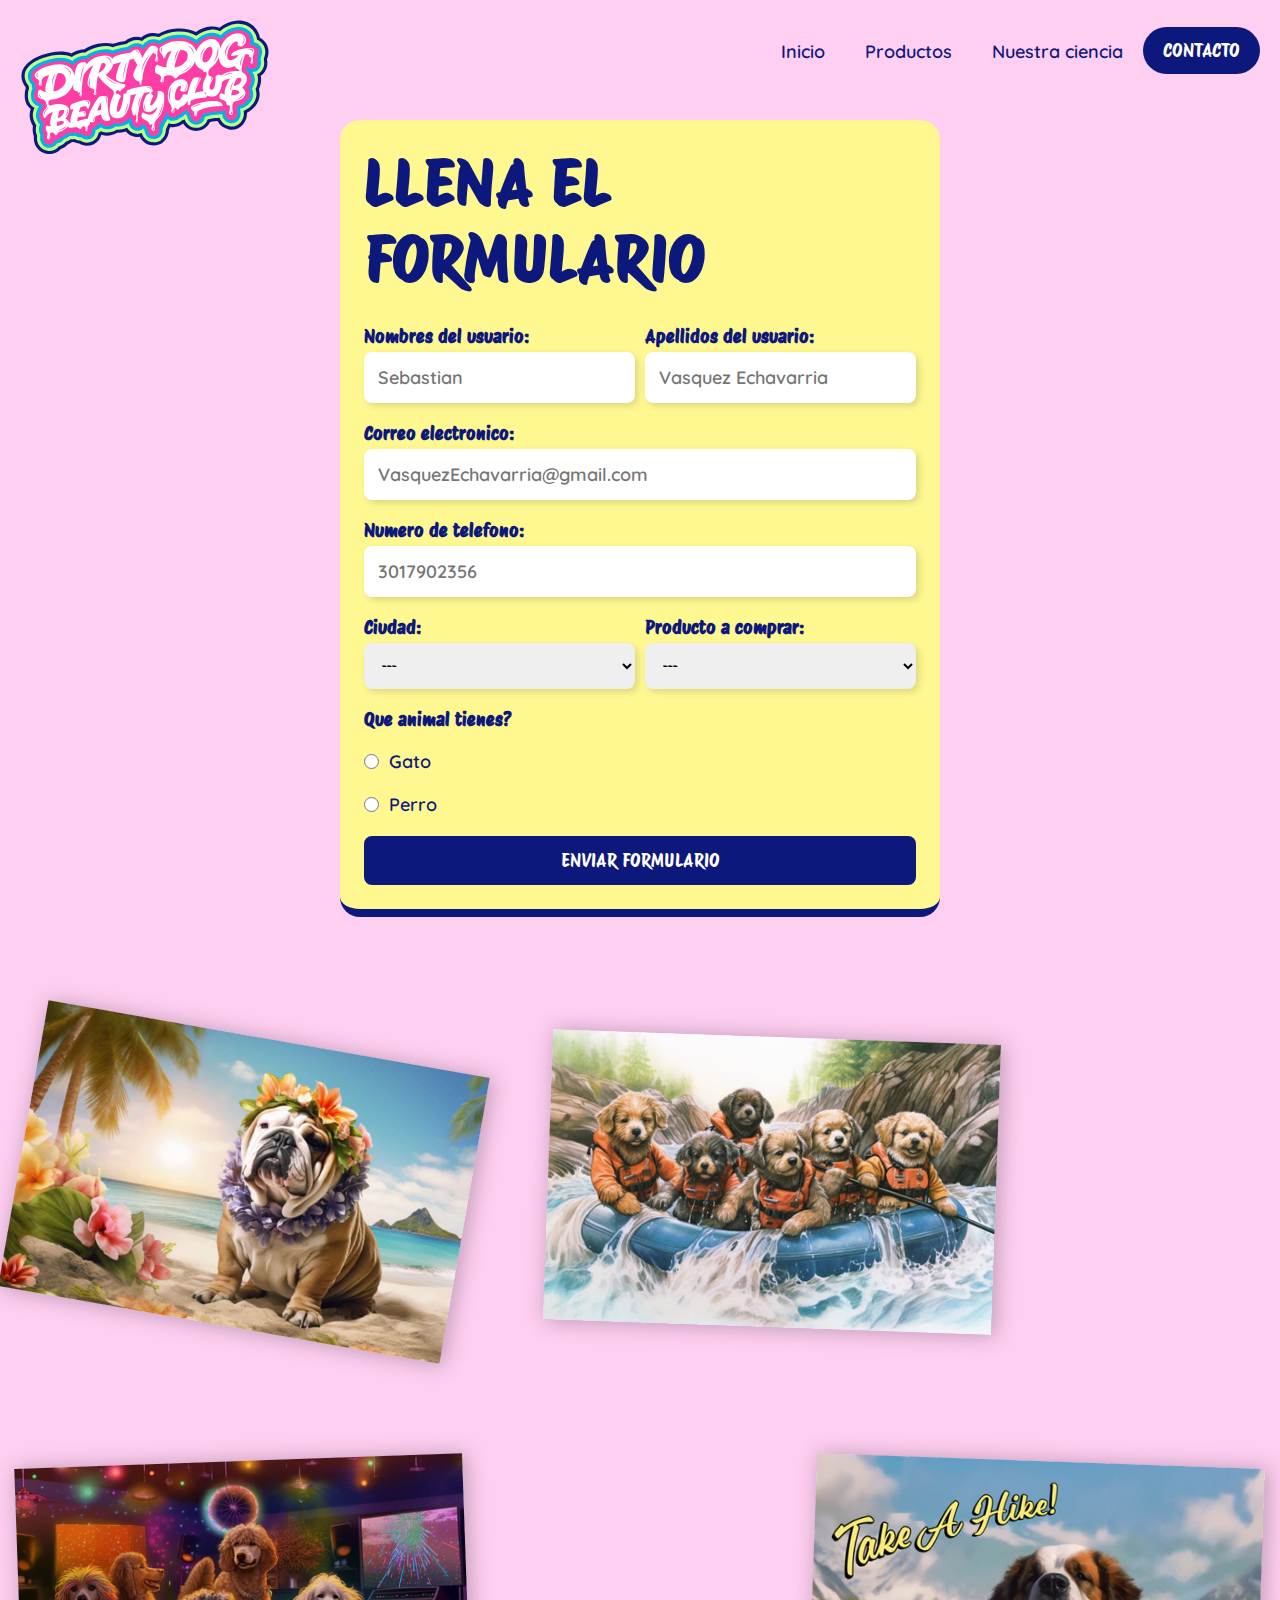
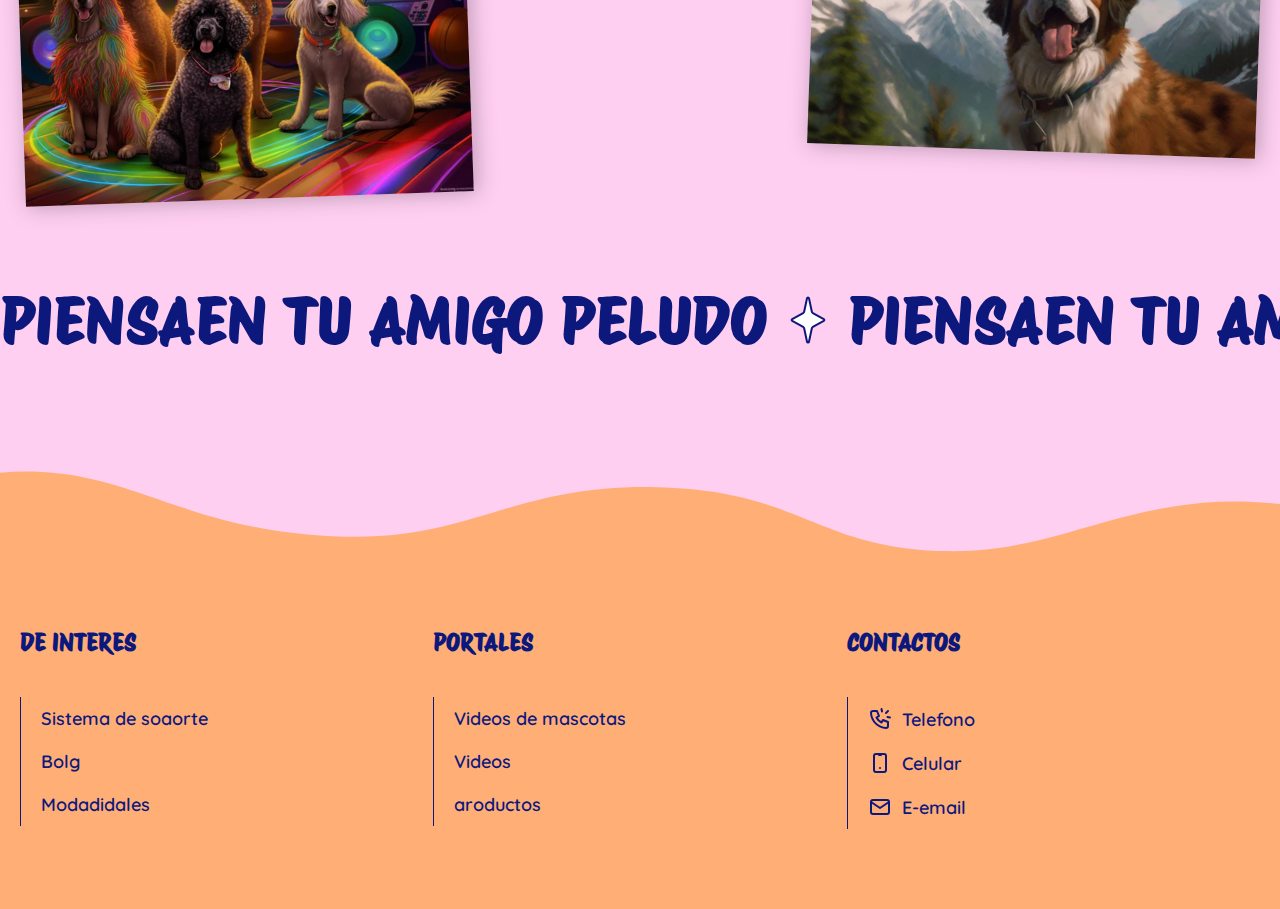
==== commit a69a9cff: "header" ====
--- a/carrito.html
+++ b/carrito.html
@@ -10,42 +10,46 @@
 </head>
 <body>
 
-    <!-- HEADER -->
-    <header class="header__dark">
-        <nav>
-            <ul>
-                <li>
-                    <a href="/index.html">
-                        <svg viewBox="0 0 151 82" fill="none" xmlns="http://www.w3.org/2000/svg" aria-hidden="true" focusable="false">
-                            <g clip-path="url(#clip0_1360_8135)">
-                              <path d="M149.201 23.7812C150.483 20.7624 150.44 17.5969 149.075 14.8659C148.165 13.047 146.729 11.5864 144.969 10.658C144.542 8.42644 143.468 6.28721 141.878 4.54975C139.072 1.48749 134.967 -0.0110639 130.604 0.439588C126.915 0.819656 123.456 2.27477 120.529 4.66377C118.759 4.03937 116.879 3.78419 115.026 3.93078C112.045 4.16968 108.981 5.34246 106.279 7.26452C103.061 5.63023 99.2246 4.88638 95.0864 5.10356C90.8276 5.34246 87.0786 6.37408 83.6529 8.26356C81.9428 7.83462 80.145 7.74775 78.5007 8.01923C76.6426 8.32328 74.9051 9.15943 73.3156 10.4951C72.499 10.2833 71.6439 10.1748 70.7724 10.1748C67.7633 10.1748 65.2146 11.4616 63.4991 12.6452C61.4601 12.971 58.6757 13.4922 56.0174 14.3827C53.4413 13.6768 50.4871 13.6768 47.0175 14.3827C43.9317 15.0125 41.1802 16.1364 38.8234 17.7218C37.3544 17.7327 35.8526 18.0367 34.3454 18.6177C33.5122 18.938 32.3393 19.3941 31.1225 20.214C27.5488 18.8837 23.3558 18.6774 18.9052 19.6167C9.97111 21.5225 6.67699 24.1233 3.83232 26.8543C1.70568 28.9067 0.664276 31.6432 0.899961 34.5534C1.06987 36.6655 1.91396 38.7124 3.35547 40.5096C3.38288 40.7268 3.42125 40.9385 3.46509 41.1557C2.86766 43.0126 2.69775 45.1736 2.96632 47.5897C3.23489 50.0113 4.45717 52.1723 6.45775 53.8174C5.78358 55.7015 5.63011 57.5475 5.99734 59.3175C6.37553 61.1364 6.98393 62.7001 7.81705 63.9869C7.52107 65.6647 7.64714 67.223 7.82801 68.3034C7.94312 68.9713 8.12947 69.6228 8.39804 70.2798C8.1514 72.457 8.60632 74.6343 9.70253 76.4695C11.2646 79.0811 13.9284 80.7262 17.0088 80.9814C17.2664 81.0031 17.5185 81.014 17.7652 81.014C20.4564 81.014 22.9283 79.8738 24.6548 77.8649C26.2827 77.3653 27.7407 76.426 28.8588 75.1555C29.6371 74.8189 30.4319 74.3954 31.2321 73.8904C31.6267 73.8524 32.1091 73.8036 32.6024 73.7601C33.5999 74.2488 34.6797 74.5528 35.7759 74.6614C37.1626 75.5139 38.7466 75.9591 40.3964 75.9591C43.1698 75.9591 45.6473 74.8297 47.3629 72.7719C48.2234 71.7403 48.8208 70.5676 49.1442 69.2808C51.1722 69.9323 53.3865 70.0246 55.4748 69.5305C56.708 69.2427 57.8317 68.7758 58.8183 68.1514C60.5338 68.1677 62.2987 67.9071 63.9102 67.3967C65.3846 69.1993 67.5002 70.3558 69.9119 70.6327C70.7286 70.725 71.5562 70.7033 72.3619 70.5784C72.5647 70.9856 72.7895 71.3765 73.0471 71.7512C74.801 74.2976 77.6018 75.7582 80.7315 75.7582C81.8551 75.7582 82.9458 75.5627 83.9818 75.1827C85.0725 75.0632 86.0591 74.4877 86.6894 73.6027C87.0183 73.3258 87.3307 73.0217 87.6212 72.6959C89.5615 70.5187 89.9616 68.0102 89.9945 66.4682L90.855 64.5679C91.4141 64.6711 91.9841 64.7254 92.5541 64.7254C94.7794 64.7254 96.8842 63.9707 98.5449 62.5861C98.6984 62.8413 98.8628 63.0856 99.0437 63.33C100.502 65.2955 102.65 66.5714 105.089 66.9298C108.038 67.3587 111.003 66.3488 113.031 64.2258C113.771 63.4494 114.358 62.5698 114.791 61.5979C115.744 61.3808 117.065 61.1853 119.302 60.9898C119.367 61.1202 119.439 61.2559 119.51 61.3808C120.946 63.9435 123.341 65.6212 126.246 66.1045C129.42 66.642 132.582 65.5072 134.703 63.0585C136.616 60.8541 137.208 58.161 137.121 56.0761C140.957 54.1323 143.742 50.7226 144.531 46.9056C144.871 45.2496 144.805 43.4904 144.334 41.7747C145.622 38.9188 145.704 36.3723 145.633 35.0583C145.605 34.6023 145.545 34.1408 145.452 33.6792C146.159 33.1906 146.8 32.6042 147.348 31.9418C149.437 29.3845 149.694 26.2353 149.245 24.1341C149.206 23.9441 149.201 23.8355 149.201 23.792V23.7812Z" fill="#0D187D"></path>
-                              <path d="M147.414 23.0969C148.5 20.583 148.478 17.9605 147.36 15.7127C146.483 13.9644 145.003 12.6287 143.221 11.9609C143.024 9.76733 142.043 7.56294 140.459 5.83092C138.064 3.21931 134.545 1.93793 130.801 2.32886C127.107 2.70893 123.709 4.27264 120.897 6.86796C119.116 6.03724 117.132 5.67346 115.175 5.82549C112.177 6.06439 109.064 7.40005 106.444 9.53929C103.33 7.64981 99.4771 6.77566 95.191 7.00913C90.9486 7.2426 87.2489 8.33393 83.9055 10.3266C82.2557 9.78905 80.4469 9.63702 78.8136 9.9085C76.9939 10.2071 75.3386 11.1139 73.782 12.6667C72.8447 12.2866 71.8252 12.0912 70.7674 12.0912C68.0981 12.0912 65.807 13.3183 64.2449 14.4693C61.8004 14.8494 58.8023 15.4141 56.0562 16.4022C53.6555 15.6149 50.8164 15.5715 47.4017 16.2665C44.3432 16.8909 41.6575 18.0311 39.4103 19.66C38.0071 19.5839 36.5327 19.8337 35.0364 20.4147C34.0608 20.7947 32.696 21.3214 31.4025 22.4127C27.9768 20.8653 23.8331 20.545 19.3058 21.5006C10.865 23.2978 7.80653 25.7139 5.17015 28.2441C3.46006 29.8946 2.62146 32.0936 2.81329 34.4337C2.96676 36.3395 3.78892 38.1693 5.20851 39.771C5.2414 40.2814 5.3291 40.7917 5.46064 41.2858C4.8084 42.9798 4.61108 45.0322 4.87417 47.4103C5.13726 49.7722 6.54589 51.7974 8.82601 53.1874C8.00385 54.8325 7.44478 56.8523 7.88327 58.9698C8.2779 60.881 8.94659 62.4339 9.87837 63.6012C9.43441 65.2464 9.53306 66.859 9.7249 68.0209C9.86193 68.8462 10.1305 69.5194 10.3826 70.0353C10.0538 71.9519 10.3936 73.9174 11.3583 75.53C12.6025 77.604 14.7181 78.9126 17.1737 79.1134C17.3765 79.1297 17.5793 79.1406 17.7766 79.1406C20.0841 79.1406 22.1888 78.0764 23.5591 76.2249C25.1979 75.8557 26.6614 74.9381 27.6973 73.6133C28.64 73.2441 29.6156 72.7229 30.6132 72.0605C30.7557 72.055 30.9037 72.0442 31.0462 72.0279C31.5998 71.9682 32.3288 71.903 33.0194 71.8433C34.0663 72.4514 35.2392 72.788 36.4341 72.826C37.5906 73.6459 38.9773 74.0857 40.4188 74.0857C42.6112 74.0857 44.5625 73.2007 45.9108 71.5881C46.7604 70.5728 47.2756 69.3837 47.4565 68.0535C47.9717 67.8146 48.454 67.5214 48.8925 67.1739C50.7999 67.9992 52.9759 68.2001 55.0532 67.706C56.281 67.4182 57.3607 66.9296 58.2761 66.2563C60.4795 66.3812 62.8253 65.9414 64.6779 65.1161L64.6889 65.1378C65.8125 67.1739 67.8021 68.4987 70.1535 68.7702C71.3374 68.9005 72.5049 68.743 73.5682 68.3195C73.7929 69.172 74.1602 69.981 74.6589 70.7031C76.0511 72.7229 78.271 73.8794 80.7593 73.8794C81.7459 73.8794 82.7051 73.6893 83.5876 73.3256C84.2727 73.3256 84.9249 72.9618 85.2648 72.3482C85.6046 72.0822 85.9225 71.7836 86.213 71.4578C87.9012 69.5574 88.1314 67.3313 88.104 66.0825L89.6496 62.6565C89.7318 62.5479 89.814 62.4393 89.8908 62.3307C90.7458 62.6674 91.6612 62.8465 92.5765 62.8465C94.5442 62.8465 96.4023 62.0973 97.7616 60.767C98.37 60.5607 98.94 60.2729 99.4552 59.9146C99.7074 60.7507 100.091 61.5326 100.606 62.2276C101.757 63.7804 103.456 64.7903 105.386 65.0726C107.71 65.4147 110.056 64.6166 111.656 62.9388C112.44 62.119 113.015 61.1308 113.355 60.034C114.786 59.5942 116.66 59.2902 120.568 59.0024C120.733 59.5182 120.946 60.0123 121.204 60.4793C122.35 62.5262 124.262 63.8673 126.586 64.2528C129.091 64.6763 131.591 63.775 133.268 61.8421C135.071 59.768 135.422 57.1618 135.153 55.4189C135.126 55.256 135.104 55.0932 135.082 54.9411C138.952 53.4209 141.917 50.2066 142.668 46.5525C142.991 44.9779 142.86 43.2676 142.301 41.6496C143.698 38.9348 143.808 36.4807 143.737 35.1884C143.693 34.412 143.517 33.5976 143.221 32.7832C144.241 32.3325 145.151 31.6484 145.874 30.7688C147.535 28.7273 147.749 26.2243 147.387 24.5574C147.261 23.971 147.272 23.4878 147.431 23.1294L147.414 23.0969Z" fill="#BCFF87"></path>
-                              <path d="M145.638 16.5542C144.882 15.0448 143.539 13.9481 141.944 13.5517C141.736 13.5028 141.528 13.454 141.314 13.4105C141.511 11.2333 140.662 8.8823 139.039 7.10684C137.06 4.94589 134.128 3.89255 130.998 4.21833C127.299 4.5984 123.895 6.35757 121.237 9.22437C119.494 8.09502 117.416 7.55207 115.328 7.72038C112.27 7.96471 109.118 9.51213 106.602 11.95C103.681 9.73474 99.7455 8.66512 95.2949 8.90402C91.0525 9.13749 87.3802 10.2994 84.1135 12.4332C82.5678 11.7545 80.7591 11.5048 79.1257 11.7763C77.0594 12.1183 75.4589 13.4974 74.1983 15.0448C73.2172 14.3499 72.0442 13.9861 70.7617 13.9861C68.361 13.9861 66.2672 15.2837 65.023 16.2665C62.14 16.7008 58.8952 17.309 56.0615 18.4274C53.88 17.5316 51.1559 17.4338 47.7851 18.1234C44.7267 18.7478 42.1012 19.926 39.9691 21.62C38.6537 21.4191 37.2067 21.6037 35.7323 22.1738C34.5977 22.6136 33.0191 23.2217 31.7695 24.7311C28.574 22.8634 24.3865 22.3584 19.7057 23.3466C11.7636 25.0406 8.92991 27.2667 6.5018 29.5906C5.20827 30.8394 4.57247 32.5008 4.71498 34.2654C4.87941 36.2961 5.97562 37.8815 7.10471 38.9945C7.06087 39.8035 7.19789 40.618 7.49935 41.3618C6.74845 42.8549 6.5018 44.8096 6.76489 47.1823C7.05539 49.8211 9.2204 51.5096 11.517 52.3621C10.4427 53.8824 9.25329 56.2008 9.7411 58.5626C10.1741 60.653 10.9469 62.1733 12.0486 63.1126C11.2922 64.7849 11.4183 66.6146 11.5992 67.6843C11.7526 68.5856 12.1144 69.2534 12.383 69.742C12.0212 71.0886 12.0157 72.902 12.9914 74.5363C13.9122 76.0783 15.4852 77.0448 17.3104 77.1968C17.4639 77.2077 17.6119 77.2131 17.7544 77.2131C19.4426 77.2131 20.9882 76.4312 21.9913 75.0684C22.1338 74.873 22.2653 74.6666 22.3859 74.4549C23.9151 74.3246 25.3292 73.5427 26.2391 72.3211C26.3213 72.2125 26.3925 72.1039 26.4583 72.0062C27.7573 71.5772 29.007 70.8334 29.9991 70.1275C30.2731 70.1438 30.5527 70.1384 30.8322 70.1113C31.5776 70.0352 32.6355 69.9375 33.496 69.8669C34.5374 70.6271 35.809 70.9908 37.0696 70.8877C37.974 71.7075 39.147 72.1636 40.3966 72.1636C42.0081 72.1636 43.4331 71.5229 44.4088 70.3556C45.22 69.3837 45.6146 68.1892 45.5872 66.7884C45.631 66.7395 45.6804 66.6906 45.7242 66.6418C46.8588 66.316 47.8344 65.6807 48.5524 64.8229C50.2735 65.9414 52.4824 66.3323 54.5926 65.8328C55.9957 65.5016 56.9659 64.8989 57.6345 64.2691C58.0785 64.3234 58.5334 64.3559 59.0048 64.3559C61.3836 64.3559 63.8665 63.6338 65.319 62.5099C65.456 62.4067 65.5876 62.2981 65.7191 62.1896C65.7904 62.89 66.0041 63.5741 66.3494 64.2039C67.1716 65.697 68.6295 66.6635 70.3506 66.8644C71.8962 67.0381 73.3816 66.5278 74.4669 65.4799C74.6423 65.8165 74.8834 66.2128 75.2123 66.5983C75.2726 67.6897 75.6179 68.7322 76.2208 69.6117C77.2457 71.1049 78.8901 71.9573 80.7372 71.9573C81.7895 71.9573 82.7761 71.675 83.6257 71.1374L83.5654 71.4035L83.7134 71.0831C84.0916 70.8334 84.4424 70.5293 84.7548 70.1818C86.2237 68.5313 86.2182 66.506 86.147 65.7025L87.9722 61.6575C88.4271 61.0765 88.8491 60.4467 89.2273 59.768C90.1701 60.501 91.3375 60.9245 92.5598 60.9245C94.1932 60.9245 95.6785 60.2566 96.7035 59.073C97.9422 58.7689 99.0165 57.9979 99.6907 56.9229C99.7619 56.874 99.8606 56.8143 99.9866 56.7437C100.283 57.2378 100.639 57.7156 101.055 58.1663C101.154 59.2359 101.527 60.2458 102.141 61.0765C102.99 62.2167 104.234 62.9605 105.654 63.1669C107.359 63.4166 109.08 62.8357 110.247 61.6086C111.036 60.7833 111.535 59.73 111.7 58.5681C113.739 57.7862 115.838 57.3681 122.108 56.9663C122.168 57.8568 122.426 58.7472 122.865 59.5345C123.725 61.0656 125.156 62.0701 126.893 62.3579C128.729 62.6674 130.56 62.0049 131.793 60.5824C133.169 58.9916 133.432 56.95 133.24 55.685C133.098 54.7565 133.032 54.0724 133.005 53.5892C136.902 52.5901 140.053 49.6473 140.771 46.1507C141.084 44.6467 140.859 43.0015 140.163 41.4921C141.73 38.9185 141.873 36.5404 141.796 35.2699C141.725 34.0265 141.204 32.6691 140.398 31.4692C141.933 31.4421 143.375 30.7525 144.356 29.5526C145.594 28.0323 145.753 26.17 145.485 24.932C145.271 23.9547 145.326 23.086 145.644 22.3584C146.504 20.3604 146.499 18.3026 145.633 16.5651L145.638 16.5542Z" fill="#00B3E6"></path>
-                              <path d="M143.917 17.4016C143.413 16.3917 142.519 15.6587 141.473 15.3981C140.694 15.2027 139.85 15.0941 138.951 15.0724C139.187 14.486 139.34 13.8833 139.395 13.286C139.56 11.6463 138.875 9.76769 137.614 8.39402C136.046 6.68371 133.722 5.85842 131.196 6.11904C127.375 6.50997 123.983 8.55148 121.505 11.9015C121.417 11.8092 121.324 11.7223 121.231 11.6355C119.669 10.1858 117.575 9.45278 115.481 9.6211C112.324 9.87086 109.08 11.7549 106.745 14.6217C104.174 11.9449 100.124 10.5495 95.4043 10.8047C89.9233 11.1088 86.4593 13.0417 84.2504 14.6651C82.9295 13.791 81.0714 13.3838 79.4435 13.6552C77.4648 13.981 75.8534 15.8162 74.4229 18.0152C74.1214 17.5862 73.8145 17.2225 73.502 16.9293C72.7785 16.2451 71.8303 15.8868 70.767 15.8868C68.6294 15.8868 66.6781 17.3419 65.8395 18.0695C63.5868 18.4007 59.7446 18.9979 56.6368 20.2467C56.445 20.3227 56.2532 20.4205 56.0613 20.5345C54.1594 19.4757 51.5888 19.2857 48.1741 19.9807C45.0663 20.6159 42.4793 21.8647 40.4732 23.6945C39.3277 23.2873 37.9245 23.3687 36.4282 23.9442C35.0853 24.4655 33.4136 25.1116 32.4599 27.2182C32.4215 27.3051 32.3832 27.392 32.3448 27.4789C30.3059 25.7034 27.4996 24.7478 24.2438 24.7478C22.9393 24.7478 21.5471 24.8998 20.1111 25.2039C12.6514 26.7947 10.1411 28.7439 7.8445 30.9538C6.96753 31.8008 6.53453 32.9247 6.63319 34.1138C6.78666 36.0413 8.19529 37.4909 9.16543 38.2728C8.86946 39.2935 9.03389 40.412 9.62036 41.2808C9.65325 41.3351 9.69161 41.3839 9.72998 41.4328C8.75984 42.6056 8.40357 44.4679 8.6831 46.9763C8.99552 49.7997 12.6404 50.7716 13.3694 50.9345C13.5667 50.9779 13.7914 51.4557 13.9285 52.1236C13.9504 52.2213 13.9614 52.3027 13.9723 52.3625C13.2433 53.1823 11.1386 55.7939 11.6374 58.1829C11.8676 59.3014 12.4705 62.2225 15.1727 62.3528C14.8383 62.5483 14.5314 62.8143 14.2793 63.1347C13.2214 64.4703 13.342 66.3598 13.5119 67.3697C13.6106 67.967 13.8737 68.4393 14.0984 68.852C14.1916 69.0203 14.4656 69.5252 14.4492 69.6718C13.9997 70.6817 13.8901 72.2726 14.6574 73.5648C15.2549 74.5693 16.2853 75.1991 17.4857 75.2968C17.5843 75.3023 17.683 75.3077 17.7762 75.3077C18.845 75.3077 19.8261 74.8136 20.4619 73.9449C20.7962 73.4888 21.0045 72.9839 21.1196 72.4735C21.3827 72.5386 21.6568 72.5712 21.9363 72.5712C23.0325 72.5712 24.0684 72.0554 24.7097 71.1921C24.8796 70.9641 25.0002 70.7523 25.0989 70.5786C25.1372 70.508 25.1811 70.432 25.214 70.3777H25.2304C26.7925 70.0519 28.4368 68.9606 29.5056 68.1298C29.8729 68.2276 30.251 68.2547 30.6457 68.2167C31.6103 68.119 33.167 67.9778 34.1481 67.9018C34.181 67.9344 34.2138 67.967 34.2577 68.005C34.9264 68.6457 35.7814 68.9986 36.6584 68.9986C37.0585 68.9986 37.4422 68.928 37.8094 68.7868C37.8752 68.89 37.9464 68.9931 38.0177 69.0854C38.5987 69.8293 39.4757 70.2528 40.4129 70.2528C41.4434 70.2528 42.3423 69.8564 42.9452 69.1343C43.8002 68.1081 43.7509 66.8593 43.5974 65.9472C44.0249 65.6974 44.3757 65.3499 44.6388 64.9318C46.3051 64.6929 47.5712 63.5419 47.8781 61.913C47.9 61.799 47.922 61.685 47.9439 61.571C48.9853 63.1618 50.7502 64.15 52.7343 64.15C53.2057 64.15 53.688 64.0957 54.1594 63.9817C55.6941 63.6179 56.4888 62.8523 56.8944 62.1845C56.9273 62.1954 56.9657 62.2008 56.9986 62.2116C57.6125 62.3691 58.2921 62.4505 59.0156 62.4505C60.9669 62.4505 63.0277 61.8696 64.1514 61.0063C64.8968 60.4308 65.5819 59.7141 66.1903 58.867C66.5466 59.562 67.1111 60.1158 67.8127 60.4525C67.4948 61.4244 67.577 62.4288 68.0484 63.2813C68.5691 64.226 69.4899 64.8395 70.5806 64.9644C71.7536 65.0947 72.795 64.6278 73.4746 63.7319C73.6774 63.4604 73.8419 63.1618 73.957 62.836C74.5215 63.1564 75.0203 63.3518 75.4094 63.5039C75.4697 63.5256 75.6122 63.5853 75.7164 63.6288C75.7986 63.7645 75.8699 63.922 75.9521 64.112C76.1494 64.5572 76.4782 65.2793 77.1579 65.8169C77.0702 66.6747 77.2346 67.6846 77.8211 68.5316C78.4843 69.4981 79.5531 70.0465 80.748 70.0465C81.7565 70.0465 82.6718 69.6447 83.3241 68.9117C84.3874 67.7226 84.2887 66.2024 84.2339 65.7626L84.1737 65.3119C83.9836 63.8459 84.424 62.5935 85.4946 61.5547C87.2979 59.8064 88.3831 57.4879 89.0353 55.1858C88.997 55.7722 89.1011 56.3749 89.3642 56.9341C89.9507 58.1938 91.2113 59.0136 92.5706 59.0136C93.749 59.0136 94.8014 58.487 95.4591 57.5694C95.5194 57.4825 95.5742 57.3956 95.6291 57.3088C96.7581 57.2599 97.7228 56.6409 98.2106 55.6528C98.3148 55.555 98.6272 55.289 99.3123 54.9469C99.7179 54.7406 100.134 54.48 100.551 54.1705C100.715 54.2791 100.891 54.3714 101.077 54.4474C101.417 55.7288 102.245 56.7115 102.963 57.3631C102.908 58.3187 103.166 59.2417 103.692 59.953C104.234 60.6805 105.035 61.1583 105.939 61.2886C107.03 61.4461 108.115 61.0823 108.86 60.3059C109.556 59.5729 109.907 58.5521 109.847 57.4336C109.847 57.3902 109.841 57.3468 109.836 57.3088C109.967 57.2382 110.214 57.1187 110.686 56.9287C113.07 55.9677 115.224 55.4953 122.382 55.0501C123.144 55.0066 123.813 54.7297 124.317 54.2791C124.361 54.3062 124.41 54.3279 124.459 54.3497C124.416 54.6646 124.344 54.9578 124.262 55.1912C123.856 56.2337 123.966 57.5802 124.547 58.6119C125.117 59.6272 126.065 60.295 127.222 60.4851C128.389 60.6805 129.551 60.257 130.341 59.3448C131.234 58.3132 131.486 56.9124 131.344 55.9731C130.933 53.3072 131.091 52.3027 131.185 51.9932H131.196C134.939 51.5752 138.25 48.8984 138.891 45.771C139.187 44.343 138.825 42.7576 137.921 41.3948C139.768 38.9406 139.954 36.6114 139.883 35.3788C139.79 33.7554 138.48 31.4804 136.616 30.3945C136.605 30.3185 136.605 30.2479 136.611 30.2099C136.742 29.4064 136.934 28.4453 137.154 27.468C137.203 27.6037 137.263 27.7395 137.34 27.8752C137.833 28.7982 138.754 29.4063 139.861 29.5475C141.029 29.6941 142.136 29.2598 142.87 28.3639C143.687 27.3648 143.786 26.1106 143.616 25.3342C143.32 23.9659 143.407 22.7117 143.884 21.615C144.52 20.1381 144.536 18.645 143.917 17.4125V17.4016ZM89.3149 54.013L89.3532 53.8447C89.3532 53.8447 89.3642 53.8827 89.3697 53.899C89.3532 53.937 89.3313 53.975 89.3149 54.013Z" fill="#FF3EA5"></path>
-                              <path d="M84.2344 42.8662C83.1875 42.8173 83.1217 43.2028 83.1601 44.077C83.3081 47.8614 80.1236 51.6566 78.9561 51.6078C78.4957 51.586 78.4793 51.2223 78.9726 49.6911C79.5097 48.0406 79.8057 47.3021 80.4141 46.1728C80.6498 45.7384 80.4031 45.3041 79.7399 44.9837C79.422 44.8045 79.3234 44.4842 79.3069 44.077C79.3014 43.925 79.3891 43.6318 79.6851 43.5395C79.9537 43.458 80.31 43.1268 80.1784 42.5893C79.7893 40.9876 79.1096 39.9885 77.268 39.9125C75.2126 39.8311 70.1426 40.3958 65.111 42.4101C64.6506 42.5947 64.2724 43.2408 64.3217 44.3919C63.2913 44.2236 62.3266 44.343 62.3759 45.4181C62.5185 48.3935 60.8906 55.289 59.2627 55.5062C58.4899 55.6093 58.2761 53.3832 58.879 51.3417C59.7505 48.3989 60.0958 47.7962 60.8467 46.5149C61.3674 45.6298 59.4326 44.7774 59.027 44.7611C58.5885 44.7394 57.9363 44.1367 57.8705 43.7024C57.7664 43.0291 58.446 42.5567 58.9229 42.4644C59.5148 42.3504 59.8656 42.6707 59.9698 42.9042C60.1561 43.3223 60.7536 43.2734 60.8193 42.7413C60.8632 42.3775 61.1153 42.1604 61.921 41.688C63.8887 40.5315 64.1025 38.8809 63.1488 38.7723C59.8218 38.3868 53.524 35.33 51.8414 33.0062C53.4528 31.8605 55.6891 29.6561 56.3468 26.7079C57.7664 26.2138 59.3559 25.774 61.1975 25.3179C61.0879 25.4319 60.9892 25.5405 60.907 25.6545C60.0903 26.7459 58.3583 31.3664 57.9856 34.4015C57.7116 36.6168 60.0081 37.6321 62.4034 37.4964C63.2694 37.4475 63.653 36.0087 63.7681 35.178C64.2121 32.0288 65.122 27.2345 66.2565 23.9877C67.1719 23.8031 67.846 23.6673 68.6298 23.5262C69.4027 24.5958 70.2687 26.0075 70.888 27.2237C69.3424 30.3185 68.2407 32.6098 68.3448 33.3374C68.4983 34.4341 69.1725 35.5309 70.0604 36.1933C70.8497 36.9209 72.7625 36.8991 72.2857 38.3325C72.1432 38.7615 72.2528 39.299 72.8776 39.2773C73.3929 39.261 73.5573 38.6855 73.4696 38.3271C73.0969 36.872 73.9739 36.5951 74.0396 35.216C74.1493 32.9356 75.0427 29.2923 75.6894 27.658C76.8679 24.6664 78.8081 21.7018 80.6224 19.644C80.8635 19.5192 80.8416 19.8232 80.8909 19.9698C81.2637 20.9471 81.9159 20.3064 81.9652 20.3988C82.0968 20.6539 82.3654 22.1796 81.6912 23.7922C81.4171 24.4492 81.7844 25.193 82.5462 25.1659C83.1382 25.1496 83.7904 24.6175 83.5273 23.9008C82.4476 20.9526 83.341 17.8903 83.2368 17.0542C83.1382 16.2506 81.3568 15.2407 79.5481 15.5447C77.7339 15.8434 75.5086 19.8667 73.8478 22.9181C73.3874 21.3598 72.4282 19.0957 71.4361 18.1672C70.318 17.1193 67.8241 18.6233 66.7005 19.8504C63.8778 20.2576 60.2164 20.806 57.2786 21.9842C56.9223 22.1253 56.281 22.6303 55.7877 23.3633C54.7299 21.6801 52.4826 21.0177 48.3719 21.8539C44.2994 22.6846 41.7562 24.6284 40.227 26.8545C40.2435 25.6111 39.0815 24.9053 37.037 25.698C35.8476 26.1595 34.9926 26.4853 34.4609 27.658C33.7155 29.3032 33.1729 31.4262 32.7728 33.56C32.285 28.9503 27.9933 25.4537 20.3253 27.0717C13.1616 28.5974 11.0897 30.4434 9.29742 32.1646C8.10255 33.3156 9.49474 35.0857 10.8157 36.0033C11.5501 36.5136 11.7858 37.1652 11.3309 38.2511C11.0788 38.8483 11.3473 39.7171 12.2462 39.6845C13.1451 39.6573 13.3698 38.6203 13.178 38.0611C12.9917 37.529 12.7176 36.2367 13.8631 34.9879C14.6579 34.1246 15.9185 33.9075 17.5683 33.2722C16.5598 35.9761 15.0964 40.6347 15.2718 42.2961C15.3101 42.6599 15.3704 43.1377 15.6335 43.5069C14.6195 43.344 13.2109 42.7142 12.5861 42.2961C11.583 41.6228 10.5087 42.6816 10.8869 46.1131C10.9746 46.8895 12.4216 47.6225 13.6165 47.894C14.8278 48.1709 15.7103 49.1482 16.0939 51.0377C16.2529 51.8195 16.3241 52.6502 15.6938 53.2801C15.1567 53.8176 13.5562 55.9188 13.7974 57.0862C14.055 58.3458 14.3784 59.3014 15.0854 59.2471C15.7157 59.2037 15.5075 57.2165 19.8594 55.4139C19.0921 57.135 17.9849 61.2995 18.248 62.8904C18.3247 63.3573 18.4508 63.7917 18.6207 64.1717C17.2121 64.074 16.8174 63.8134 16.3954 63.846C15.7431 63.8948 15.4581 64.9807 15.6938 66.3707C15.8034 67.0168 17.2121 68.4122 16.4502 70.1062C16.1981 70.6655 16.1926 72.1043 17.3765 72.202C18.3521 72.2835 18.5275 70.8664 18.2589 70.0465C17.9136 68.9986 18.0178 68.0647 19.3661 67.9724C20.2924 67.9073 20.7693 68.8737 21.0269 69.1995C21.3448 69.6013 22.0299 69.5307 22.3423 69.1126C22.6931 68.6402 22.9343 67.6195 24.3922 67.3209C25.8666 67.0168 28.0974 65.2956 29.0073 64.3455C29.3581 64.883 29.7034 65.1599 30.0651 65.1273C31.2381 65.0079 33.1948 64.8341 34.1047 64.7744C34.7679 64.731 35.2283 65.1545 35.6942 65.6051C36.1053 66.0015 36.6534 66.0178 36.9877 65.4857C37.1193 65.2794 37.4207 64.2043 38.5005 64.1934C39.2185 64.1934 39.8269 64.6658 39.5528 65.7354C39.3774 66.4196 39.5748 67.1471 40.0845 67.1471C40.7642 67.1471 40.9505 66.7236 40.7367 65.6214C40.5504 64.655 41.1478 63.6614 41.959 63.1998C42.3482 62.9772 42.4085 62.2605 42.2221 61.533C43.4773 62.0868 44.8366 62.0216 45.0558 60.8597C45.2312 59.9204 45.4395 59.0299 45.6642 58.1884C45.6752 58.1775 48.6788 57.0862 49.046 57.0753C49.0899 57.4825 49.2379 58.3621 49.3091 58.6227C49.764 60.2625 51.3371 61.3918 53.25 60.9412C54.6203 60.6208 54.7189 59.915 54.3188 59.0408C52.9321 56.0274 52.8937 50.1852 53.1294 47.8668C53.2116 47.0904 52.5923 46.1185 51.7153 46.0479C49.2872 45.847 48.5966 45.847 47.8073 46.5366C45.4833 48.5455 40.5394 58.1938 41.1259 59.8824C40.7642 59.6761 40.2654 59.562 39.8379 59.7086C38.0455 60.3385 36.319 60.7783 34.5158 61.142C34.6583 60.4525 34.7843 59.5838 34.9707 58.791C36.3245 58.2264 38.495 58.2915 38.9499 58.2915C39.4049 58.2915 39.7282 57.9983 39.7666 56.7658C39.805 55.4519 39.2678 55.175 38.8239 55.175C37.7551 55.1804 36.5054 55.3759 35.6339 55.7071C35.9737 54.3605 36.3245 53.2964 36.5328 52.7208C37.037 52.6068 37.7605 52.0367 39.5035 52.0258C39.9201 52.0258 40.216 52.2973 40.2873 52.7154C40.375 53.2149 40.6271 53.5841 41.0875 53.5841C41.4712 53.5841 41.8439 53.3072 41.8549 52.5851C41.8658 51.6729 42.5839 50.9399 42.5181 50.1907C42.4304 49.2242 41.7124 48.2795 40.0242 48.2849C37.9853 48.2957 35.1516 49.1536 31.4738 50.7173C31.0079 50.9128 30.1474 51.6675 30.2789 52.8891C30.3611 53.6601 30.5584 54.3551 31.5669 53.9642C31.8191 53.8665 32.0493 53.7579 32.3727 53.6493C31.7149 55.2293 30.257 59.5729 30.3885 60.7837C30.4324 61.2235 30.542 61.5547 30.7009 61.8044C30.3666 61.8587 30.0268 61.9076 29.6815 61.9619C29.5718 60.9357 28.5578 59.8932 27.204 59.486C28.4208 59.0734 29.9665 56.1089 29.6267 53.8339C29.4074 52.3516 26.7984 50.321 22.3533 50.777C21.1255 50.9019 19.0811 51.4394 18.5275 51.5969C17.6505 51.8412 17.3381 51.2929 17.1792 50.5164C16.9271 49.2676 17.6067 48.3283 19.0263 48.0949C20.0238 47.932 21.1255 47.8125 21.6188 47.6931C26.6559 46.4606 30.6078 43.3223 32.2192 38.642C32.1973 39.2827 32.0931 40.9007 32.1205 41.0473C32.3069 42.0735 32.6686 42.4318 33.7374 42.8282C34.6363 43.1594 35.0036 43.1485 35.0858 43.5069C35.157 43.8109 35.316 44.0824 35.6394 44.077C35.8312 44.077 35.8696 43.8761 35.9902 43.7458C36.0669 43.6589 36.2313 43.6915 36.2368 43.8001C36.2861 44.3485 36.0833 44.6688 35.9792 45.0815C35.8696 45.505 35.9792 46.0859 36.6862 46.0805C37.2672 46.0805 37.5029 45.505 37.4097 45.1195C37.196 44.229 37.2344 43.2191 37.3001 42.2852C37.5851 38.0339 37.9853 35.0531 38.5443 33.131C39.6405 31.2633 41.4219 28.8145 44.4036 27.354C44.3871 27.3757 44.3707 27.4029 44.3542 27.4246C42.2934 30.8235 40.4956 36.5679 40.8902 38.8266C41.1862 40.5315 42.825 41.1179 44.0857 41.5794C45.1106 41.9595 45.2093 43.0888 44.6283 44.1313C44.3817 44.5765 44.6283 45.2661 45.2422 45.3204C45.7519 45.3638 46.1575 44.7774 46.1027 44.3539C45.867 42.4916 46.0753 41.7694 46.152 40.7324C46.174 40.4338 46.437 36.6657 47.0783 33.6903C49.0844 36.6277 51.9729 39.4727 54.845 41.3839C56.144 42.2472 56.6263 43.0508 56.7085 43.572C56.8236 44.3376 56.5989 45.2443 56.1221 46.2651C55.9686 46.5854 55.1026 48.3772 54.708 50.0006C52.8115 57.9006 56.2262 58.8834 57.3443 59.1765C59.038 59.6109 61.4442 59.0788 62.2992 58.4218C65.9167 55.6311 66.8211 48.7518 66.7444 45.5267C67.5501 45.2335 69.1341 44.9511 70.3454 44.6905C70.3344 44.7014 70.3235 44.7122 70.3125 44.7231C69.5945 45.5375 67.6926 51.0322 67.3747 53.5027C67.1664 55.099 67.9337 55.1044 68.0214 56.5812C68.0653 57.2871 68.5695 57.6834 69.0902 57.6997C69.9946 57.7269 69.8685 56.9939 69.9672 57.1296C70.17 57.4011 70.3564 57.6889 70.3344 58.601C70.3125 59.4697 70.2193 60.0073 70.0275 60.3928C69.6657 61.1258 69.9508 61.7936 70.5811 61.8642C71.2279 61.9402 71.5019 61.1529 71.2607 60.3439C71.0908 59.7684 71.0908 59.3231 71.0853 58.8073C71.0634 57.1242 71.4526 56.2555 71.6718 54.7732C72.5104 49.0233 74.1876 44.5385 75.3989 43.8978C76.1334 43.7078 76.9336 43.5612 77.9915 43.6046C78.1723 43.61 78.3477 43.8164 78.3532 44.0227C78.3642 44.2562 78.0627 44.4571 77.553 44.5548C76.1005 44.8317 74.7686 48.5129 74.4288 50.7608C73.8478 54.556 75.7662 55.5985 77.7065 55.6745C79.57 55.7505 81.9324 53.5787 82.8312 52.5416C82.8915 54.1325 81.028 57.3305 78.2984 57.2165C76.9446 57.1622 75.3989 56.5378 74.6535 56.0111C73.4367 55.1424 73.0202 58.5087 73.8697 59.2797C75.4757 60.7403 76.6815 60.4416 77.3995 61.4244C78.0737 62.3474 78.0956 63.227 78.693 63.3519C79.0877 63.4333 79.2795 63.1293 79.4385 62.9175C79.5481 62.7763 79.7893 62.8469 79.8276 63.0315C79.9756 63.7645 79.8386 64.2097 79.4604 65.1599C79.2686 65.6431 79.3782 66.9354 80.4579 66.9354C81.3349 66.9354 81.4829 65.9906 81.4226 65.4857C81.0499 62.532 80.7813 61.7393 83.4287 59.1657C87.4682 55.2564 87.3312 46.9981 87.0023 44.4028C86.9804 43.8109 85.4402 42.9259 84.2508 42.8662H84.2344ZM82.9244 23.0538C82.9463 23.6402 83.2588 23.9062 83.2094 24.3297C83.1765 24.6284 82.6887 24.9433 82.2886 24.8238C82.5298 24.3949 82.8587 23.6565 82.9244 23.0538ZM78.1997 21.3652C76.2595 23.6945 74.2753 27.7612 73.5683 31.3556C73.6066 27.5657 75.8539 23.2058 78.1997 21.3652ZM73.2175 38.6203C73.1846 38.9624 72.7242 39.0818 72.5214 38.8592C72.8776 38.6637 73.0037 38.3868 73.0914 37.8059C73.1353 38.2945 73.2504 38.2837 73.2175 38.6203ZM71.9404 20.5834C70.899 18.8405 70.1316 18.4495 68.8655 18.9708C70.5372 17.836 71.4142 18.645 71.9404 20.5834ZM64.689 25.4319C63.527 27.9621 62.6938 33.9075 62.4472 35.8567C62.2608 33.6523 63.0556 27.1314 64.689 25.4319ZM10.7992 34.9988C9.69206 33.9618 9.47282 32.7184 10.8924 31.5945C10.3607 32.4632 10.3224 33.8152 10.7992 34.9988ZM12.9204 38.6583C12.8546 38.9569 12.6135 39.2284 12.2956 39.2338C12.4929 38.7832 12.6244 37.9633 12.6354 37.3498C12.7121 37.9307 13.0191 38.2239 12.9204 38.6529V38.6583ZM11.6433 45.9122C11.6104 45.733 11.5447 45.0489 11.6543 44.7122C11.8516 45.923 12.7779 46.6343 13.1945 46.8786C12.3394 46.8461 11.6872 46.1511 11.6433 45.9122ZM18.0726 71.241C18.0726 71.5668 17.7876 71.8491 17.382 71.8165C17.6231 71.3659 17.8753 70.6112 17.8753 69.9596C17.9904 70.5949 18.0726 70.7849 18.0726 71.241ZM52.4498 47.2424C52.6142 47.8179 52.4662 49.3817 52.5101 50.777C52.1812 49.6857 52.1976 48.3066 52.1154 47.5139C52.0551 46.9546 51.7098 46.6343 51.2878 46.4714C51.8688 46.5149 52.2963 46.694 52.4498 47.2424ZM49.0515 49.55C49.0186 51.7109 48.92 52.9 48.9364 54.2737C48.2074 54.3443 47.2702 54.7298 46.5796 54.8601C47.5826 52.1779 48.5198 50.5001 49.046 49.55H49.0515ZM45.3902 57.4662C44.7434 60.1756 44.8037 61.1529 43.8226 61.2126C44.4803 60.5014 44.3762 60.0507 45.3902 57.4662ZM40.5011 65.6106C40.5833 66.1427 40.6984 66.2567 40.6381 66.5499C40.5888 66.8105 40.3202 67.0331 40.0461 66.9082C40.3531 66.5987 40.4901 66.1535 40.4956 65.6051L40.5011 65.6106ZM39.0431 55.8211C39.2404 56.0166 39.361 56.7495 39.1856 57.3142C39.1253 56.1686 38.6759 55.8211 37.6728 55.6039C38.3086 55.5225 38.8019 55.5822 39.0486 55.8211H39.0431ZM41.4822 51.0051C41.4657 49.4522 40.6052 48.855 38.9773 48.8658C40.9944 48.4261 42.3043 49.4902 41.4822 51.0051ZM28.7826 53.443C29.5992 55.3324 28.4318 57.5911 27.4397 58.2481C27.9166 57.5803 28.9251 55.289 28.7826 53.443ZM23.9921 54.5289C24.6992 54.366 26.2339 54.1379 26.623 54.4637C26.9793 56.8093 24.5457 58.7693 22.885 59.2689C23.1755 57.678 23.6359 55.0067 23.9921 54.5289ZM22.5177 61.5547C24.5567 60.6751 26.4696 61.1258 26.5682 61.7773C26.634 62.2117 25.2308 63.7645 22.2217 64.1011C22.282 63.4659 22.4245 62.2605 22.5177 61.5601V61.5547ZM28.3441 63.7537C27.8179 65.1165 24.4854 66.9028 22.5561 66.8702C24.5293 66.4739 27.0067 64.7527 28.3441 63.7537ZM14.4935 57.564C13.8248 56.2772 15.7322 53.3887 17.4971 52.8294C16.2693 53.8122 14.5921 56.0817 14.4935 57.564ZM21.2242 32.4632C20.5171 34.0052 19.6128 37.7624 19.3661 39.489C19.1195 37.0294 20.0951 33.2179 21.2242 32.4632ZM20.2869 43.23C20.2705 40.0428 21.9422 32.9301 23.1261 32.0886C25.5542 32.132 27.1602 33.1202 27.5822 35.2648C28.355 39.2284 23.8715 42.6327 20.2815 43.23H20.2869ZM30.827 33.6848C30.5639 31.6108 29.0347 29.2978 26.2613 28.353C29.528 28.8254 31.1285 31.6053 30.827 33.6848ZM37.0809 45.3909C37.0151 45.6896 36.4944 45.8959 36.319 45.5701C36.5876 45.3258 36.911 45.1466 37.0261 44.6471C37.0535 44.8317 37.1412 45.1195 37.0809 45.3909ZM36.6753 37.6973C36.2423 35.292 37.4097 29.2489 38.9883 27.506C37.9085 30.0742 36.763 35.5037 36.6753 37.6973ZM42.6825 40.2546C41.0108 39.5542 41.5863 36.8503 42.5016 33.598C41.8768 36.9589 41.822 39.0927 42.6825 40.2546ZM45.73 44.5711C45.6587 44.8643 45.1709 45.1195 44.9572 44.81C45.3079 44.5602 45.5162 44.3322 45.741 43.8381C45.741 44.1639 45.8286 44.1584 45.73 44.5765V44.5711ZM55.0259 26.5993C55.0039 24.4709 53.5953 22.4511 50.7835 22.1362C54.3846 22.0602 55.7055 24.6121 55.0259 26.5993ZM47.4401 32.1157C47.9717 29.9819 48.6843 27.7775 49.6106 26.0292C50.8383 25.7794 51.6002 26.1758 51.7537 27.1422C51.9236 28.201 49.9614 30.7257 47.4401 32.1157ZM52.2305 34.6893C53.7049 36.2367 57.6239 38.1805 58.9064 38.794C57.3279 38.5226 52.9924 36.5136 52.2305 34.6893ZM63.0775 56.0654C63.8558 54.6157 65.2699 50.3861 65.4782 49.2893C65.5604 51.0268 64.3217 55.2727 63.0775 56.0654ZM69.6986 56.9722C69.6219 57.2599 69.1122 57.4174 68.7833 57.3631C69.3204 57.1242 69.4904 56.7658 69.6055 56.1306C69.6712 56.4075 69.7918 56.6138 69.6932 56.9776L69.6986 56.9722ZM71.0853 60.9357C71.0744 61.3104 70.7236 61.7013 70.4167 61.5058C70.6195 61.0823 70.8332 60.3819 70.8497 59.7684C70.9209 60.3656 71.0963 60.5068 71.0853 60.9357ZM71.2004 52.7751C71.0908 50.8748 72.2692 47.2153 73.3271 45.7927C72.6529 47.6279 71.6883 51.1517 71.2004 52.7751ZM75.8758 40.4663C77.6845 40.1949 78.9452 40.5261 79.4604 42.1115C78.6108 41.0093 77.3557 40.5478 75.8758 40.4663ZM75.3167 50.1526C75.2071 52.9163 75.6127 53.7524 76.3526 54.5234C74.9056 54.2411 74.8015 52.2159 75.3167 50.1526ZM80.9019 66.0232C80.8252 66.3164 80.4415 66.5933 80.1291 66.3816C80.4251 66.0178 80.7649 65.0187 80.9184 64.4378C80.8964 64.7635 81.0115 65.616 80.9019 66.0232ZM83.0779 58.4707C84.5084 55.9894 86.0048 52.8946 86.2788 49.8106C86.5967 52.6177 84.8263 57.1839 83.0779 58.4707ZM115.8 48.969C110.193 49.3382 102.892 51.4612 103.199 53.0412C103.341 53.7959 103.895 54.4909 104.498 55.0067C105.134 55.5225 105.347 55.908 105.221 56.6898C105.128 57.2871 105.293 58.0906 106.011 58.1992C106.679 58.297 107.057 57.7269 107.014 56.9722C106.937 55.6039 107.184 54.9035 109.436 53.9968C112.149 52.9054 114.539 52.4005 121.933 51.939C122.547 51.901 122.41 51.5046 122.41 51.5046C122.235 50.4296 121.396 48.5944 115.794 48.969H115.8ZM106.712 57.4228C106.592 57.8572 106.164 57.9983 105.841 57.7974C106.126 57.4228 106.542 56.7713 106.674 56.1794C106.668 56.4998 106.822 57.0156 106.712 57.4174V57.4228ZM103.813 52.9923C105.567 51.7924 107.545 50.8205 109.716 50.6413C108.066 51.2548 105.6 52.3027 103.813 52.9923ZM140.558 17.2333C138.65 16.7555 135.499 16.7664 129.864 18.8188C129.354 19.0034 128.154 19.8667 127.842 20.5019C127.409 21.3815 127.277 21.919 128.401 21.7833C129.212 21.6856 130.467 21.3055 131.761 21.1806C131.443 22.2937 129.771 24.0257 127.359 24.2863C125.101 24.5361 124.734 21.9733 125.622 18.8676C126.455 15.952 128.784 13.134 130.637 12.944C131.848 12.8191 131.722 13.7096 131.415 14.714C131.103 15.7456 132.649 16.0823 133.778 15.9682C134.857 15.8597 136.392 14.2688 136.573 12.4336C136.743 10.7233 135.066 7.60675 131.163 8.00853C126.965 8.4429 122.996 11.5703 121.029 16.9944C120.749 13.1014 117.894 11.3151 115.394 11.516C111.925 11.7929 108.121 14.7303 106.438 18.9871C105.457 15.1918 101.407 12.3685 95.2568 12.7051C89.9566 12.9983 86.8489 14.9801 84.8866 16.5221C83.7959 17.3799 84.2289 19.188 85.3361 20.3933C85.9445 21.0557 86.3062 21.8213 86.372 22.6466C86.4487 23.6185 87.5943 23.4176 87.7477 22.7335C87.9505 21.7941 88.3507 20.5834 88.7234 20.1979C89.4524 19.4432 90.4115 19.0468 91.5406 18.645C90.2745 21.224 88.4164 25.6708 88.4384 27.3377C88.4384 27.6309 88.537 28.2499 88.696 28.5594C87.0188 28.6679 84.3605 27.8589 83.3958 27.1965C82.7764 26.773 82.19 27.4354 81.9269 28.201C81.6035 29.1349 81.1157 31.7736 82.3928 32.246C84.3111 32.9573 85.8349 33.8423 85.0894 35.5526C84.5961 36.6928 84.7496 37.7244 85.8294 37.681C87.1503 37.6321 86.942 36.253 86.8269 35.6775C86.4049 33.6034 88.7727 33.3754 89.7922 33.3102C91.8311 33.1799 92.7629 34.369 93.0534 34.787C93.6673 35.6666 94.5059 35.4223 94.9444 34.7545C95.5363 33.8477 96.1502 33.2668 97.504 32.713C100.99 31.2958 104.092 28.8851 105.693 25.1442C106.104 27.5386 108.236 29.3412 109.875 29.8299C110.204 29.9276 110.708 30.4706 110.768 30.9809C110.861 31.7193 111.771 31.7628 112.029 31.1547C112.615 31.3447 113.213 32.8487 112.259 34.5319C111.749 35.4332 111.135 36.6277 110.79 37.8059C110.116 40.0917 110.308 41.7912 110.818 43.0291C109.458 43.0834 107.567 43.4417 105.621 44.0607C106.356 41.4491 107.814 38.3162 108.866 36.5625C109.239 35.9435 109.93 34.5861 107.227 34.521C106.054 34.4938 104.827 34.7599 104.344 35.5689C102.875 38.0231 101.977 41.1396 101.089 45.2226C100.009 44.7177 98.5399 44.6308 98.2714 45.4561C97.7233 47.1284 96.216 48.7464 95.2458 48.6867C94.0948 48.6161 93.6289 47.8994 93.596 46.8026C93.4809 42.9368 95.1417 39.603 97.1039 39.7279C97.4163 39.7496 97.1094 41.6663 96.7915 42.3504C96.4352 43.116 99.1538 43.6209 99.965 43.2571C100.913 42.8282 101.374 41.0419 101.346 39.527C101.319 38.1154 100.551 35.9924 97.8767 35.8187C94.1167 35.5798 90.4883 38.2782 89.5455 43.2626C88.9043 46.6397 89.3921 49.045 90.5924 50.5599C91.2008 51.3254 92.0559 53.5841 91.5297 54.1977C90.9377 54.8872 91.5132 55.9188 92.2915 55.9188C93.322 55.9188 93.4754 54.8329 93.2398 54.1542C92.9931 53.4484 93.2672 53.0955 93.8317 53.128C94.3743 53.1606 94.5552 53.6601 94.7306 53.9588C94.906 54.2628 95.498 54.3334 95.6679 53.9316C95.9748 53.2095 97.0765 52.5254 97.8767 52.1181C99.3457 51.3689 100.935 49.6206 101.28 48.5672C101.412 48.9581 101.549 49.3871 101.302 50.0006C101.072 50.5761 101.286 51.5915 102.086 51.5915C102.886 51.5915 103.199 50.6196 102.963 50.0549C102.634 49.2568 103.111 48.6487 104.449 48.2089C106.372 47.579 108.658 46.7646 111.656 47.0035C112.851 47.1012 112.95 45.8579 112.961 45.5538C113.81 46.0153 114.747 46.2162 115.411 46.2434C116.216 46.276 116.995 46.1565 117.669 45.9882C120.234 45.3366 121.933 40.8356 121.95 38.3054C121.955 36.7254 124.69 35.7264 126.784 35.3789C125.71 37.0837 123.501 42.1278 123.572 43.7349C123.605 44.4788 123.775 44.7448 124.054 45.0326C122.443 44.6742 121.971 44.2942 121.517 44.2725C120.853 44.2399 120.426 45.2878 120.497 46.694C120.552 47.8614 122.437 48.3609 123.188 48.6215C123.999 48.9039 124.537 49.3599 124.559 49.968C124.586 50.701 124.898 51.5318 125.666 51.5698C125.874 51.5806 126.066 51.5372 126.219 51.4394C126.367 51.3417 126.592 51.4232 126.647 51.5969C126.91 52.4331 126.844 54.1651 126.378 55.4845C126.181 55.9623 126.307 57.2273 127.387 57.4119C128.28 57.564 128.653 56.2609 128.576 55.7559C127.825 50.9074 128.494 49.1373 130.653 48.893C133.202 48.6052 135.701 46.8243 136.145 44.6634C136.436 43.2571 135.378 41.4708 134.15 40.8518C136.683 38.6529 137.176 36.4105 137.088 34.9173C137.039 34.0106 136.003 32.3112 134.753 31.8062C133.893 31.4587 133.723 29.9005 133.838 29.2C134.178 27.164 135.203 22.4348 136.129 20.7842C136.381 20.7462 136.847 20.6865 137.313 20.6865C138.349 20.6865 138.453 21.5064 138.464 21.7127C138.519 22.69 139.412 22.69 139.609 22.3697C139.796 22.7769 139.911 23.9551 139.412 24.9433C139.22 25.3233 138.946 26.3224 139.916 26.4473C140.717 26.5504 140.947 25.6383 140.865 25.2528C140.333 22.804 140.832 21.0557 141.281 20.0187C141.955 18.455 141.303 17.4179 140.585 17.2388L140.558 17.2333ZM134.819 10.0283C136.167 10.9731 135.63 14.4425 133.904 14.8552C134.868 14.1874 135.63 11.9069 134.819 10.0283ZM85.9335 19.7201C84.9195 18.5907 84.8154 17.3473 86.3501 16.3592C85.7362 17.1736 85.5663 18.5093 85.9335 19.7201ZM87.0845 23.0375C86.9804 23.0538 86.7776 23.0267 86.7063 22.9343C86.942 22.8855 87.5011 22.2882 87.66 22.0113C87.545 22.9778 87.2819 23.0049 87.0845 23.0375ZM86.4707 36.7362C86.4378 37.0349 86.1856 37.3118 85.8677 37.2955C86.1034 36.8666 86.3062 36.0684 86.372 35.4603C86.3939 36.0467 86.52 36.3127 86.4707 36.7362ZM95.8378 18.2975C94.9827 19.7581 93.7276 23.3959 93.3165 25.0844C93.2946 22.6303 94.632 18.9436 95.8378 18.2975ZM93.3439 28.6951C93.6454 26.5559 94.5771 23.1135 95.6021 20.7191C96.2653 19.1662 96.9121 17.9772 97.1752 17.9663C99.4772 18.1726 101.357 19.0196 101.352 21.4847C101.335 25.5188 97.0765 28.4779 93.3439 28.7005V28.6951ZM96.7421 31.8008C99.0113 30.9049 101.686 29.1892 103.615 26.9142C102.508 29.1838 99.6745 31.1112 96.7421 31.8008ZM104.772 20.8223C104.695 18.7482 103.374 16.3212 100.678 15.1375C103.917 15.8977 105.265 18.7916 104.772 20.8223ZM107.282 37.8384C107.704 36.8611 108.274 35.8132 108.187 35.0911C108.992 35.0802 108.718 35.7969 107.858 37.3932C107.304 38.4194 106.416 40.2872 106.038 41.221C106.274 40.1894 106.844 38.8592 107.288 37.833L107.282 37.8384ZM100.042 37.8493C100.908 39.0384 100.678 42.7956 99.2689 42.7033C100.075 42.0029 100.568 39.7225 100.042 37.8493ZM92.9383 55.0501C92.8616 55.365 92.3847 55.7614 91.9408 55.517C92.2587 55.1152 92.4724 54.7732 92.8342 53.785C92.8342 54.4311 93.0534 54.5777 92.9383 55.0501ZM90.9213 48.9744C89.6223 47.1392 89.847 41.688 91.6941 40.298C90.6911 42.1169 90.1868 46.6452 90.9213 48.9744ZM112.292 45.4235C112.182 44.4299 111.908 43.8924 110.916 43.5829C111.563 43.5558 112.062 43.6589 112.286 43.9195C112.473 44.1313 112.522 44.8697 112.292 45.4235ZM127.255 13.7421C125.414 15.8651 124.18 18.5527 123.961 21.9082C123.501 18.8839 124.027 16.6198 127.255 13.7421ZM119.489 16.0334C120.272 18.9925 119.724 22.462 116.858 25.6274C118.442 23.3416 119.62 19.378 119.489 16.0334ZM109.31 23.6999C108.8 20.6811 109.683 18.3355 111.93 16.7012C110.132 18.8568 109.475 20.339 109.31 23.6999ZM110.576 21.1046C111.212 18.569 113.18 16.2343 114.863 16.0986C116.293 15.9845 116.452 18.5418 116.205 19.9481C115.86 21.919 113.843 25.4482 112.122 25.5948C110.067 25.7686 109.897 23.8031 110.576 21.11V21.1046ZM123.007 33.8966C123.884 32.941 126.269 31.7574 128.379 32.1048C126.839 32.1646 124.745 32.9138 123.007 33.8966ZM128.828 37.3661C128.269 38.9189 127.518 41.3351 126.921 43.0345C127.096 40.9659 127.584 38.9244 128.828 37.3661ZM128.11 56.3097C127.984 56.7387 127.491 57.1188 127.118 56.7984C127.474 56.4509 127.825 55.8048 128.094 54.9415C128.143 55.7234 128.225 55.9025 128.11 56.3097ZM127.546 45.4941C127.699 44.6471 127.968 43.5069 128.297 42.2852C131.229 42.0518 132.555 42.649 132.588 43.6263C132.616 44.5439 130.341 45.5484 127.546 45.4941ZM133.684 35.4386C133.991 37.8493 131.465 39.603 129.015 39.8745C129.672 37.8384 130.423 35.9761 131.059 35.2431C132.035 34.4776 133.635 35.0042 133.69 35.4386H133.684ZM135.334 44.8697C134.726 46.4388 132.84 47.7365 130.544 48.16C132.501 47.4162 133.98 46.1837 135.334 44.8697ZM130.533 30.7475C125.616 30.8723 123.27 32.132 121.96 33.4025C121.04 32.8324 118.129 33.0007 118.179 34.1029C118.294 36.7634 118.025 42.3558 115.482 42.1332C114.627 42.0626 114.298 41.2265 114.654 39.6248C114.928 38.4031 115.997 36.6657 116.518 35.6666C116.775 35.1725 116.501 34.6296 115.816 34.2115C115.476 34.0052 114.736 33.8206 114.534 33.7663C114.139 33.6577 113.827 33.093 113.777 32.4849C113.624 30.6823 114.216 29.819 115.482 28.7548C117.104 27.392 119.072 25.4156 120.059 22.6303C120.344 27.24 123.797 28.9666 125.731 28.934C127.266 28.9068 128.587 28.4888 129.722 27.8209C130.001 28.9937 130.823 29.4227 131.854 29.8299C132.977 30.2751 132.49 30.8941 131.498 30.7692C131.498 30.7692 130.977 30.7257 130.527 30.7366L130.533 30.7475ZM115.071 34.3472C116.956 34.9445 116.035 35.8404 115.054 37.3878C115.619 35.8621 116.26 35.0531 115.071 34.3472ZM132.939 27.9893C132.862 26.9631 132.797 24.6501 134.572 22.1091C133.756 24.346 133.262 26.5233 132.939 27.9893ZM140.448 25.6926C140.366 25.9858 139.944 26.2409 139.664 26.0835C139.922 25.6871 140.311 25.003 140.475 24.4166C140.382 24.9921 140.563 25.2853 140.448 25.698V25.6926ZM140.766 19.6386C140.81 18.379 139.478 17.7654 137.592 17.5048C139.757 17.2279 141.281 17.8089 140.766 19.6386Z" fill="white"></path>
-                            </g>
-                            <defs>
-                              <clipPath id="clip0_1360_8135">
-                                <rect width="150" height="81.3726" fill="white" transform="translate(0.5)"></rect>
-                              </clipPath>
-                            </defs>
-                          </svg>
-                    </a>
-                </li>
-            </ul>
-            <ul>
-                <li>
-                    <a href="">Nosotros</a>
-                </li>
-                <li>
-                    <a href="./nuestra-ciencia.html">Nuestra ciencia</a>
-                </li>
-                <li>
-                    <a href="#contacto">contacto</a>
-                </li>
-            </ul>
-        </nav>
-    </header>
+ <!-- HEADER -->
+ <header class="header__dark">
+    <nav>
+        <ul>
+            <li>
+                <a href="/index.html">
+                    
+                    <svg viewBox="0 0 151 82" fill="none" xmlns="http://www.w3.org/2000/svg" aria-hidden="true" focusable="false">
+                        <g clip-path="url(#clip0_1360_8135)">
+                          <path d="M149.201 23.7812C150.483 20.7624 150.44 17.5969 149.075 14.8659C148.165 13.047 146.729 11.5864 144.969 10.658C144.542 8.42644 143.468 6.28721 141.878 4.54975C139.072 1.48749 134.967 -0.0110639 130.604 0.439588C126.915 0.819656 123.456 2.27477 120.529 4.66377C118.759 4.03937 116.879 3.78419 115.026 3.93078C112.045 4.16968 108.981 5.34246 106.279 7.26452C103.061 5.63023 99.2246 4.88638 95.0864 5.10356C90.8276 5.34246 87.0786 6.37408 83.6529 8.26356C81.9428 7.83462 80.145 7.74775 78.5007 8.01923C76.6426 8.32328 74.9051 9.15943 73.3156 10.4951C72.499 10.2833 71.6439 10.1748 70.7724 10.1748C67.7633 10.1748 65.2146 11.4616 63.4991 12.6452C61.4601 12.971 58.6757 13.4922 56.0174 14.3827C53.4413 13.6768 50.4871 13.6768 47.0175 14.3827C43.9317 15.0125 41.1802 16.1364 38.8234 17.7218C37.3544 17.7327 35.8526 18.0367 34.3454 18.6177C33.5122 18.938 32.3393 19.3941 31.1225 20.214C27.5488 18.8837 23.3558 18.6774 18.9052 19.6167C9.97111 21.5225 6.67699 24.1233 3.83232 26.8543C1.70568 28.9067 0.664276 31.6432 0.899961 34.5534C1.06987 36.6655 1.91396 38.7124 3.35547 40.5096C3.38288 40.7268 3.42125 40.9385 3.46509 41.1557C2.86766 43.0126 2.69775 45.1736 2.96632 47.5897C3.23489 50.0113 4.45717 52.1723 6.45775 53.8174C5.78358 55.7015 5.63011 57.5475 5.99734 59.3175C6.37553 61.1364 6.98393 62.7001 7.81705 63.9869C7.52107 65.6647 7.64714 67.223 7.82801 68.3034C7.94312 68.9713 8.12947 69.6228 8.39804 70.2798C8.1514 72.457 8.60632 74.6343 9.70253 76.4695C11.2646 79.0811 13.9284 80.7262 17.0088 80.9814C17.2664 81.0031 17.5185 81.014 17.7652 81.014C20.4564 81.014 22.9283 79.8738 24.6548 77.8649C26.2827 77.3653 27.7407 76.426 28.8588 75.1555C29.6371 74.8189 30.4319 74.3954 31.2321 73.8904C31.6267 73.8524 32.1091 73.8036 32.6024 73.7601C33.5999 74.2488 34.6797 74.5528 35.7759 74.6614C37.1626 75.5139 38.7466 75.9591 40.3964 75.9591C43.1698 75.9591 45.6473 74.8297 47.3629 72.7719C48.2234 71.7403 48.8208 70.5676 49.1442 69.2808C51.1722 69.9323 53.3865 70.0246 55.4748 69.5305C56.708 69.2427 57.8317 68.7758 58.8183 68.1514C60.5338 68.1677 62.2987 67.9071 63.9102 67.3967C65.3846 69.1993 67.5002 70.3558 69.9119 70.6327C70.7286 70.725 71.5562 70.7033 72.3619 70.5784C72.5647 70.9856 72.7895 71.3765 73.0471 71.7512C74.801 74.2976 77.6018 75.7582 80.7315 75.7582C81.8551 75.7582 82.9458 75.5627 83.9818 75.1827C85.0725 75.0632 86.0591 74.4877 86.6894 73.6027C87.0183 73.3258 87.3307 73.0217 87.6212 72.6959C89.5615 70.5187 89.9616 68.0102 89.9945 66.4682L90.855 64.5679C91.4141 64.6711 91.9841 64.7254 92.5541 64.7254C94.7794 64.7254 96.8842 63.9707 98.5449 62.5861C98.6984 62.8413 98.8628 63.0856 99.0437 63.33C100.502 65.2955 102.65 66.5714 105.089 66.9298C108.038 67.3587 111.003 66.3488 113.031 64.2258C113.771 63.4494 114.358 62.5698 114.791 61.5979C115.744 61.3808 117.065 61.1853 119.302 60.9898C119.367 61.1202 119.439 61.2559 119.51 61.3808C120.946 63.9435 123.341 65.6212 126.246 66.1045C129.42 66.642 132.582 65.5072 134.703 63.0585C136.616 60.8541 137.208 58.161 137.121 56.0761C140.957 54.1323 143.742 50.7226 144.531 46.9056C144.871 45.2496 144.805 43.4904 144.334 41.7747C145.622 38.9188 145.704 36.3723 145.633 35.0583C145.605 34.6023 145.545 34.1408 145.452 33.6792C146.159 33.1906 146.8 32.6042 147.348 31.9418C149.437 29.3845 149.694 26.2353 149.245 24.1341C149.206 23.9441 149.201 23.8355 149.201 23.792V23.7812Z" fill="#0D187D"></path>
+                          <path d="M147.414 23.0969C148.5 20.583 148.478 17.9605 147.36 15.7127C146.483 13.9644 145.003 12.6287 143.221 11.9609C143.024 9.76733 142.043 7.56294 140.459 5.83092C138.064 3.21931 134.545 1.93793 130.801 2.32886C127.107 2.70893 123.709 4.27264 120.897 6.86796C119.116 6.03724 117.132 5.67346 115.175 5.82549C112.177 6.06439 109.064 7.40005 106.444 9.53929C103.33 7.64981 99.4771 6.77566 95.191 7.00913C90.9486 7.2426 87.2489 8.33393 83.9055 10.3266C82.2557 9.78905 80.4469 9.63702 78.8136 9.9085C76.9939 10.2071 75.3386 11.1139 73.782 12.6667C72.8447 12.2866 71.8252 12.0912 70.7674 12.0912C68.0981 12.0912 65.807 13.3183 64.2449 14.4693C61.8004 14.8494 58.8023 15.4141 56.0562 16.4022C53.6555 15.6149 50.8164 15.5715 47.4017 16.2665C44.3432 16.8909 41.6575 18.0311 39.4103 19.66C38.0071 19.5839 36.5327 19.8337 35.0364 20.4147C34.0608 20.7947 32.696 21.3214 31.4025 22.4127C27.9768 20.8653 23.8331 20.545 19.3058 21.5006C10.865 23.2978 7.80653 25.7139 5.17015 28.2441C3.46006 29.8946 2.62146 32.0936 2.81329 34.4337C2.96676 36.3395 3.78892 38.1693 5.20851 39.771C5.2414 40.2814 5.3291 40.7917 5.46064 41.2858C4.8084 42.9798 4.61108 45.0322 4.87417 47.4103C5.13726 49.7722 6.54589 51.7974 8.82601 53.1874C8.00385 54.8325 7.44478 56.8523 7.88327 58.9698C8.2779 60.881 8.94659 62.4339 9.87837 63.6012C9.43441 65.2464 9.53306 66.859 9.7249 68.0209C9.86193 68.8462 10.1305 69.5194 10.3826 70.0353C10.0538 71.9519 10.3936 73.9174 11.3583 75.53C12.6025 77.604 14.7181 78.9126 17.1737 79.1134C17.3765 79.1297 17.5793 79.1406 17.7766 79.1406C20.0841 79.1406 22.1888 78.0764 23.5591 76.2249C25.1979 75.8557 26.6614 74.9381 27.6973 73.6133C28.64 73.2441 29.6156 72.7229 30.6132 72.0605C30.7557 72.055 30.9037 72.0442 31.0462 72.0279C31.5998 71.9682 32.3288 71.903 33.0194 71.8433C34.0663 72.4514 35.2392 72.788 36.4341 72.826C37.5906 73.6459 38.9773 74.0857 40.4188 74.0857C42.6112 74.0857 44.5625 73.2007 45.9108 71.5881C46.7604 70.5728 47.2756 69.3837 47.4565 68.0535C47.9717 67.8146 48.454 67.5214 48.8925 67.1739C50.7999 67.9992 52.9759 68.2001 55.0532 67.706C56.281 67.4182 57.3607 66.9296 58.2761 66.2563C60.4795 66.3812 62.8253 65.9414 64.6779 65.1161L64.6889 65.1378C65.8125 67.1739 67.8021 68.4987 70.1535 68.7702C71.3374 68.9005 72.5049 68.743 73.5682 68.3195C73.7929 69.172 74.1602 69.981 74.6589 70.7031C76.0511 72.7229 78.271 73.8794 80.7593 73.8794C81.7459 73.8794 82.7051 73.6893 83.5876 73.3256C84.2727 73.3256 84.9249 72.9618 85.2648 72.3482C85.6046 72.0822 85.9225 71.7836 86.213 71.4578C87.9012 69.5574 88.1314 67.3313 88.104 66.0825L89.6496 62.6565C89.7318 62.5479 89.814 62.4393 89.8908 62.3307C90.7458 62.6674 91.6612 62.8465 92.5765 62.8465C94.5442 62.8465 96.4023 62.0973 97.7616 60.767C98.37 60.5607 98.94 60.2729 99.4552 59.9146C99.7074 60.7507 100.091 61.5326 100.606 62.2276C101.757 63.7804 103.456 64.7903 105.386 65.0726C107.71 65.4147 110.056 64.6166 111.656 62.9388C112.44 62.119 113.015 61.1308 113.355 60.034C114.786 59.5942 116.66 59.2902 120.568 59.0024C120.733 59.5182 120.946 60.0123 121.204 60.4793C122.35 62.5262 124.262 63.8673 126.586 64.2528C129.091 64.6763 131.591 63.775 133.268 61.8421C135.071 59.768 135.422 57.1618 135.153 55.4189C135.126 55.256 135.104 55.0932 135.082 54.9411C138.952 53.4209 141.917 50.2066 142.668 46.5525C142.991 44.9779 142.86 43.2676 142.301 41.6496C143.698 38.9348 143.808 36.4807 143.737 35.1884C143.693 34.412 143.517 33.5976 143.221 32.7832C144.241 32.3325 145.151 31.6484 145.874 30.7688C147.535 28.7273 147.749 26.2243 147.387 24.5574C147.261 23.971 147.272 23.4878 147.431 23.1294L147.414 23.0969Z" fill="#BCFF87"></path>
+                          <path d="M145.638 16.5542C144.882 15.0448 143.539 13.9481 141.944 13.5517C141.736 13.5028 141.528 13.454 141.314 13.4105C141.511 11.2333 140.662 8.8823 139.039 7.10684C137.06 4.94589 134.128 3.89255 130.998 4.21833C127.299 4.5984 123.895 6.35757 121.237 9.22437C119.494 8.09502 117.416 7.55207 115.328 7.72038C112.27 7.96471 109.118 9.51213 106.602 11.95C103.681 9.73474 99.7455 8.66512 95.2949 8.90402C91.0525 9.13749 87.3802 10.2994 84.1135 12.4332C82.5678 11.7545 80.7591 11.5048 79.1257 11.7763C77.0594 12.1183 75.4589 13.4974 74.1983 15.0448C73.2172 14.3499 72.0442 13.9861 70.7617 13.9861C68.361 13.9861 66.2672 15.2837 65.023 16.2665C62.14 16.7008 58.8952 17.309 56.0615 18.4274C53.88 17.5316 51.1559 17.4338 47.7851 18.1234C44.7267 18.7478 42.1012 19.926 39.9691 21.62C38.6537 21.4191 37.2067 21.6037 35.7323 22.1738C34.5977 22.6136 33.0191 23.2217 31.7695 24.7311C28.574 22.8634 24.3865 22.3584 19.7057 23.3466C11.7636 25.0406 8.92991 27.2667 6.5018 29.5906C5.20827 30.8394 4.57247 32.5008 4.71498 34.2654C4.87941 36.2961 5.97562 37.8815 7.10471 38.9945C7.06087 39.8035 7.19789 40.618 7.49935 41.3618C6.74845 42.8549 6.5018 44.8096 6.76489 47.1823C7.05539 49.8211 9.2204 51.5096 11.517 52.3621C10.4427 53.8824 9.25329 56.2008 9.7411 58.5626C10.1741 60.653 10.9469 62.1733 12.0486 63.1126C11.2922 64.7849 11.4183 66.6146 11.5992 67.6843C11.7526 68.5856 12.1144 69.2534 12.383 69.742C12.0212 71.0886 12.0157 72.902 12.9914 74.5363C13.9122 76.0783 15.4852 77.0448 17.3104 77.1968C17.4639 77.2077 17.6119 77.2131 17.7544 77.2131C19.4426 77.2131 20.9882 76.4312 21.9913 75.0684C22.1338 74.873 22.2653 74.6666 22.3859 74.4549C23.9151 74.3246 25.3292 73.5427 26.2391 72.3211C26.3213 72.2125 26.3925 72.1039 26.4583 72.0062C27.7573 71.5772 29.007 70.8334 29.9991 70.1275C30.2731 70.1438 30.5527 70.1384 30.8322 70.1113C31.5776 70.0352 32.6355 69.9375 33.496 69.8669C34.5374 70.6271 35.809 70.9908 37.0696 70.8877C37.974 71.7075 39.147 72.1636 40.3966 72.1636C42.0081 72.1636 43.4331 71.5229 44.4088 70.3556C45.22 69.3837 45.6146 68.1892 45.5872 66.7884C45.631 66.7395 45.6804 66.6906 45.7242 66.6418C46.8588 66.316 47.8344 65.6807 48.5524 64.8229C50.2735 65.9414 52.4824 66.3323 54.5926 65.8328C55.9957 65.5016 56.9659 64.8989 57.6345 64.2691C58.0785 64.3234 58.5334 64.3559 59.0048 64.3559C61.3836 64.3559 63.8665 63.6338 65.319 62.5099C65.456 62.4067 65.5876 62.2981 65.7191 62.1896C65.7904 62.89 66.0041 63.5741 66.3494 64.2039C67.1716 65.697 68.6295 66.6635 70.3506 66.8644C71.8962 67.0381 73.3816 66.5278 74.4669 65.4799C74.6423 65.8165 74.8834 66.2128 75.2123 66.5983C75.2726 67.6897 75.6179 68.7322 76.2208 69.6117C77.2457 71.1049 78.8901 71.9573 80.7372 71.9573C81.7895 71.9573 82.7761 71.675 83.6257 71.1374L83.5654 71.4035L83.7134 71.0831C84.0916 70.8334 84.4424 70.5293 84.7548 70.1818C86.2237 68.5313 86.2182 66.506 86.147 65.7025L87.9722 61.6575C88.4271 61.0765 88.8491 60.4467 89.2273 59.768C90.1701 60.501 91.3375 60.9245 92.5598 60.9245C94.1932 60.9245 95.6785 60.2566 96.7035 59.073C97.9422 58.7689 99.0165 57.9979 99.6907 56.9229C99.7619 56.874 99.8606 56.8143 99.9866 56.7437C100.283 57.2378 100.639 57.7156 101.055 58.1663C101.154 59.2359 101.527 60.2458 102.141 61.0765C102.99 62.2167 104.234 62.9605 105.654 63.1669C107.359 63.4166 109.08 62.8357 110.247 61.6086C111.036 60.7833 111.535 59.73 111.7 58.5681C113.739 57.7862 115.838 57.3681 122.108 56.9663C122.168 57.8568 122.426 58.7472 122.865 59.5345C123.725 61.0656 125.156 62.0701 126.893 62.3579C128.729 62.6674 130.56 62.0049 131.793 60.5824C133.169 58.9916 133.432 56.95 133.24 55.685C133.098 54.7565 133.032 54.0724 133.005 53.5892C136.902 52.5901 140.053 49.6473 140.771 46.1507C141.084 44.6467 140.859 43.0015 140.163 41.4921C141.73 38.9185 141.873 36.5404 141.796 35.2699C141.725 34.0265 141.204 32.6691 140.398 31.4692C141.933 31.4421 143.375 30.7525 144.356 29.5526C145.594 28.0323 145.753 26.17 145.485 24.932C145.271 23.9547 145.326 23.086 145.644 22.3584C146.504 20.3604 146.499 18.3026 145.633 16.5651L145.638 16.5542Z" fill="#00B3E6"></path>
+                          <path d="M143.917 17.4016C143.413 16.3917 142.519 15.6587 141.473 15.3981C140.694 15.2027 139.85 15.0941 138.951 15.0724C139.187 14.486 139.34 13.8833 139.395 13.286C139.56 11.6463 138.875 9.76769 137.614 8.39402C136.046 6.68371 133.722 5.85842 131.196 6.11904C127.375 6.50997 123.983 8.55148 121.505 11.9015C121.417 11.8092 121.324 11.7223 121.231 11.6355C119.669 10.1858 117.575 9.45278 115.481 9.6211C112.324 9.87086 109.08 11.7549 106.745 14.6217C104.174 11.9449 100.124 10.5495 95.4043 10.8047C89.9233 11.1088 86.4593 13.0417 84.2504 14.6651C82.9295 13.791 81.0714 13.3838 79.4435 13.6552C77.4648 13.981 75.8534 15.8162 74.4229 18.0152C74.1214 17.5862 73.8145 17.2225 73.502 16.9293C72.7785 16.2451 71.8303 15.8868 70.767 15.8868C68.6294 15.8868 66.6781 17.3419 65.8395 18.0695C63.5868 18.4007 59.7446 18.9979 56.6368 20.2467C56.445 20.3227 56.2532 20.4205 56.0613 20.5345C54.1594 19.4757 51.5888 19.2857 48.1741 19.9807C45.0663 20.6159 42.4793 21.8647 40.4732 23.6945C39.3277 23.2873 37.9245 23.3687 36.4282 23.9442C35.0853 24.4655 33.4136 25.1116 32.4599 27.2182C32.4215 27.3051 32.3832 27.392 32.3448 27.4789C30.3059 25.7034 27.4996 24.7478 24.2438 24.7478C22.9393 24.7478 21.5471 24.8998 20.1111 25.2039C12.6514 26.7947 10.1411 28.7439 7.8445 30.9538C6.96753 31.8008 6.53453 32.9247 6.63319 34.1138C6.78666 36.0413 8.19529 37.4909 9.16543 38.2728C8.86946 39.2935 9.03389 40.412 9.62036 41.2808C9.65325 41.3351 9.69161 41.3839 9.72998 41.4328C8.75984 42.6056 8.40357 44.4679 8.6831 46.9763C8.99552 49.7997 12.6404 50.7716 13.3694 50.9345C13.5667 50.9779 13.7914 51.4557 13.9285 52.1236C13.9504 52.2213 13.9614 52.3027 13.9723 52.3625C13.2433 53.1823 11.1386 55.7939 11.6374 58.1829C11.8676 59.3014 12.4705 62.2225 15.1727 62.3528C14.8383 62.5483 14.5314 62.8143 14.2793 63.1347C13.2214 64.4703 13.342 66.3598 13.5119 67.3697C13.6106 67.967 13.8737 68.4393 14.0984 68.852C14.1916 69.0203 14.4656 69.5252 14.4492 69.6718C13.9997 70.6817 13.8901 72.2726 14.6574 73.5648C15.2549 74.5693 16.2853 75.1991 17.4857 75.2968C17.5843 75.3023 17.683 75.3077 17.7762 75.3077C18.845 75.3077 19.8261 74.8136 20.4619 73.9449C20.7962 73.4888 21.0045 72.9839 21.1196 72.4735C21.3827 72.5386 21.6568 72.5712 21.9363 72.5712C23.0325 72.5712 24.0684 72.0554 24.7097 71.1921C24.8796 70.9641 25.0002 70.7523 25.0989 70.5786C25.1372 70.508 25.1811 70.432 25.214 70.3777H25.2304C26.7925 70.0519 28.4368 68.9606 29.5056 68.1298C29.8729 68.2276 30.251 68.2547 30.6457 68.2167C31.6103 68.119 33.167 67.9778 34.1481 67.9018C34.181 67.9344 34.2138 67.967 34.2577 68.005C34.9264 68.6457 35.7814 68.9986 36.6584 68.9986C37.0585 68.9986 37.4422 68.928 37.8094 68.7868C37.8752 68.89 37.9464 68.9931 38.0177 69.0854C38.5987 69.8293 39.4757 70.2528 40.4129 70.2528C41.4434 70.2528 42.3423 69.8564 42.9452 69.1343C43.8002 68.1081 43.7509 66.8593 43.5974 65.9472C44.0249 65.6974 44.3757 65.3499 44.6388 64.9318C46.3051 64.6929 47.5712 63.5419 47.8781 61.913C47.9 61.799 47.922 61.685 47.9439 61.571C48.9853 63.1618 50.7502 64.15 52.7343 64.15C53.2057 64.15 53.688 64.0957 54.1594 63.9817C55.6941 63.6179 56.4888 62.8523 56.8944 62.1845C56.9273 62.1954 56.9657 62.2008 56.9986 62.2116C57.6125 62.3691 58.2921 62.4505 59.0156 62.4505C60.9669 62.4505 63.0277 61.8696 64.1514 61.0063C64.8968 60.4308 65.5819 59.7141 66.1903 58.867C66.5466 59.562 67.1111 60.1158 67.8127 60.4525C67.4948 61.4244 67.577 62.4288 68.0484 63.2813C68.5691 64.226 69.4899 64.8395 70.5806 64.9644C71.7536 65.0947 72.795 64.6278 73.4746 63.7319C73.6774 63.4604 73.8419 63.1618 73.957 62.836C74.5215 63.1564 75.0203 63.3518 75.4094 63.5039C75.4697 63.5256 75.6122 63.5853 75.7164 63.6288C75.7986 63.7645 75.8699 63.922 75.9521 64.112C76.1494 64.5572 76.4782 65.2793 77.1579 65.8169C77.0702 66.6747 77.2346 67.6846 77.8211 68.5316C78.4843 69.4981 79.5531 70.0465 80.748 70.0465C81.7565 70.0465 82.6718 69.6447 83.3241 68.9117C84.3874 67.7226 84.2887 66.2024 84.2339 65.7626L84.1737 65.3119C83.9836 63.8459 84.424 62.5935 85.4946 61.5547C87.2979 59.8064 88.3831 57.4879 89.0353 55.1858C88.997 55.7722 89.1011 56.3749 89.3642 56.9341C89.9507 58.1938 91.2113 59.0136 92.5706 59.0136C93.749 59.0136 94.8014 58.487 95.4591 57.5694C95.5194 57.4825 95.5742 57.3956 95.6291 57.3088C96.7581 57.2599 97.7228 56.6409 98.2106 55.6528C98.3148 55.555 98.6272 55.289 99.3123 54.9469C99.7179 54.7406 100.134 54.48 100.551 54.1705C100.715 54.2791 100.891 54.3714 101.077 54.4474C101.417 55.7288 102.245 56.7115 102.963 57.3631C102.908 58.3187 103.166 59.2417 103.692 59.953C104.234 60.6805 105.035 61.1583 105.939 61.2886C107.03 61.4461 108.115 61.0823 108.86 60.3059C109.556 59.5729 109.907 58.5521 109.847 57.4336C109.847 57.3902 109.841 57.3468 109.836 57.3088C109.967 57.2382 110.214 57.1187 110.686 56.9287C113.07 55.9677 115.224 55.4953 122.382 55.0501C123.144 55.0066 123.813 54.7297 124.317 54.2791C124.361 54.3062 124.41 54.3279 124.459 54.3497C124.416 54.6646 124.344 54.9578 124.262 55.1912C123.856 56.2337 123.966 57.5802 124.547 58.6119C125.117 59.6272 126.065 60.295 127.222 60.4851C128.389 60.6805 129.551 60.257 130.341 59.3448C131.234 58.3132 131.486 56.9124 131.344 55.9731C130.933 53.3072 131.091 52.3027 131.185 51.9932H131.196C134.939 51.5752 138.25 48.8984 138.891 45.771C139.187 44.343 138.825 42.7576 137.921 41.3948C139.768 38.9406 139.954 36.6114 139.883 35.3788C139.79 33.7554 138.48 31.4804 136.616 30.3945C136.605 30.3185 136.605 30.2479 136.611 30.2099C136.742 29.4064 136.934 28.4453 137.154 27.468C137.203 27.6037 137.263 27.7395 137.34 27.8752C137.833 28.7982 138.754 29.4063 139.861 29.5475C141.029 29.6941 142.136 29.2598 142.87 28.3639C143.687 27.3648 143.786 26.1106 143.616 25.3342C143.32 23.9659 143.407 22.7117 143.884 21.615C144.52 20.1381 144.536 18.645 143.917 17.4125V17.4016ZM89.3149 54.013L89.3532 53.8447C89.3532 53.8447 89.3642 53.8827 89.3697 53.899C89.3532 53.937 89.3313 53.975 89.3149 54.013Z" fill="#FF3EA5"></path>
+                          <path d="M84.2344 42.8662C83.1875 42.8173 83.1217 43.2028 83.1601 44.077C83.3081 47.8614 80.1236 51.6566 78.9561 51.6078C78.4957 51.586 78.4793 51.2223 78.9726 49.6911C79.5097 48.0406 79.8057 47.3021 80.4141 46.1728C80.6498 45.7384 80.4031 45.3041 79.7399 44.9837C79.422 44.8045 79.3234 44.4842 79.3069 44.077C79.3014 43.925 79.3891 43.6318 79.6851 43.5395C79.9537 43.458 80.31 43.1268 80.1784 42.5893C79.7893 40.9876 79.1096 39.9885 77.268 39.9125C75.2126 39.8311 70.1426 40.3958 65.111 42.4101C64.6506 42.5947 64.2724 43.2408 64.3217 44.3919C63.2913 44.2236 62.3266 44.343 62.3759 45.4181C62.5185 48.3935 60.8906 55.289 59.2627 55.5062C58.4899 55.6093 58.2761 53.3832 58.879 51.3417C59.7505 48.3989 60.0958 47.7962 60.8467 46.5149C61.3674 45.6298 59.4326 44.7774 59.027 44.7611C58.5885 44.7394 57.9363 44.1367 57.8705 43.7024C57.7664 43.0291 58.446 42.5567 58.9229 42.4644C59.5148 42.3504 59.8656 42.6707 59.9698 42.9042C60.1561 43.3223 60.7536 43.2734 60.8193 42.7413C60.8632 42.3775 61.1153 42.1604 61.921 41.688C63.8887 40.5315 64.1025 38.8809 63.1488 38.7723C59.8218 38.3868 53.524 35.33 51.8414 33.0062C53.4528 31.8605 55.6891 29.6561 56.3468 26.7079C57.7664 26.2138 59.3559 25.774 61.1975 25.3179C61.0879 25.4319 60.9892 25.5405 60.907 25.6545C60.0903 26.7459 58.3583 31.3664 57.9856 34.4015C57.7116 36.6168 60.0081 37.6321 62.4034 37.4964C63.2694 37.4475 63.653 36.0087 63.7681 35.178C64.2121 32.0288 65.122 27.2345 66.2565 23.9877C67.1719 23.8031 67.846 23.6673 68.6298 23.5262C69.4027 24.5958 70.2687 26.0075 70.888 27.2237C69.3424 30.3185 68.2407 32.6098 68.3448 33.3374C68.4983 34.4341 69.1725 35.5309 70.0604 36.1933C70.8497 36.9209 72.7625 36.8991 72.2857 38.3325C72.1432 38.7615 72.2528 39.299 72.8776 39.2773C73.3929 39.261 73.5573 38.6855 73.4696 38.3271C73.0969 36.872 73.9739 36.5951 74.0396 35.216C74.1493 32.9356 75.0427 29.2923 75.6894 27.658C76.8679 24.6664 78.8081 21.7018 80.6224 19.644C80.8635 19.5192 80.8416 19.8232 80.8909 19.9698C81.2637 20.9471 81.9159 20.3064 81.9652 20.3988C82.0968 20.6539 82.3654 22.1796 81.6912 23.7922C81.4171 24.4492 81.7844 25.193 82.5462 25.1659C83.1382 25.1496 83.7904 24.6175 83.5273 23.9008C82.4476 20.9526 83.341 17.8903 83.2368 17.0542C83.1382 16.2506 81.3568 15.2407 79.5481 15.5447C77.7339 15.8434 75.5086 19.8667 73.8478 22.9181C73.3874 21.3598 72.4282 19.0957 71.4361 18.1672C70.318 17.1193 67.8241 18.6233 66.7005 19.8504C63.8778 20.2576 60.2164 20.806 57.2786 21.9842C56.9223 22.1253 56.281 22.6303 55.7877 23.3633C54.7299 21.6801 52.4826 21.0177 48.3719 21.8539C44.2994 22.6846 41.7562 24.6284 40.227 26.8545C40.2435 25.6111 39.0815 24.9053 37.037 25.698C35.8476 26.1595 34.9926 26.4853 34.4609 27.658C33.7155 29.3032 33.1729 31.4262 32.7728 33.56C32.285 28.9503 27.9933 25.4537 20.3253 27.0717C13.1616 28.5974 11.0897 30.4434 9.29742 32.1646C8.10255 33.3156 9.49474 35.0857 10.8157 36.0033C11.5501 36.5136 11.7858 37.1652 11.3309 38.2511C11.0788 38.8483 11.3473 39.7171 12.2462 39.6845C13.1451 39.6573 13.3698 38.6203 13.178 38.0611C12.9917 37.529 12.7176 36.2367 13.8631 34.9879C14.6579 34.1246 15.9185 33.9075 17.5683 33.2722C16.5598 35.9761 15.0964 40.6347 15.2718 42.2961C15.3101 42.6599 15.3704 43.1377 15.6335 43.5069C14.6195 43.344 13.2109 42.7142 12.5861 42.2961C11.583 41.6228 10.5087 42.6816 10.8869 46.1131C10.9746 46.8895 12.4216 47.6225 13.6165 47.894C14.8278 48.1709 15.7103 49.1482 16.0939 51.0377C16.2529 51.8195 16.3241 52.6502 15.6938 53.2801C15.1567 53.8176 13.5562 55.9188 13.7974 57.0862C14.055 58.3458 14.3784 59.3014 15.0854 59.2471C15.7157 59.2037 15.5075 57.2165 19.8594 55.4139C19.0921 57.135 17.9849 61.2995 18.248 62.8904C18.3247 63.3573 18.4508 63.7917 18.6207 64.1717C17.2121 64.074 16.8174 63.8134 16.3954 63.846C15.7431 63.8948 15.4581 64.9807 15.6938 66.3707C15.8034 67.0168 17.2121 68.4122 16.4502 70.1062C16.1981 70.6655 16.1926 72.1043 17.3765 72.202C18.3521 72.2835 18.5275 70.8664 18.2589 70.0465C17.9136 68.9986 18.0178 68.0647 19.3661 67.9724C20.2924 67.9073 20.7693 68.8737 21.0269 69.1995C21.3448 69.6013 22.0299 69.5307 22.3423 69.1126C22.6931 68.6402 22.9343 67.6195 24.3922 67.3209C25.8666 67.0168 28.0974 65.2956 29.0073 64.3455C29.3581 64.883 29.7034 65.1599 30.0651 65.1273C31.2381 65.0079 33.1948 64.8341 34.1047 64.7744C34.7679 64.731 35.2283 65.1545 35.6942 65.6051C36.1053 66.0015 36.6534 66.0178 36.9877 65.4857C37.1193 65.2794 37.4207 64.2043 38.5005 64.1934C39.2185 64.1934 39.8269 64.6658 39.5528 65.7354C39.3774 66.4196 39.5748 67.1471 40.0845 67.1471C40.7642 67.1471 40.9505 66.7236 40.7367 65.6214C40.5504 64.655 41.1478 63.6614 41.959 63.1998C42.3482 62.9772 42.4085 62.2605 42.2221 61.533C43.4773 62.0868 44.8366 62.0216 45.0558 60.8597C45.2312 59.9204 45.4395 59.0299 45.6642 58.1884C45.6752 58.1775 48.6788 57.0862 49.046 57.0753C49.0899 57.4825 49.2379 58.3621 49.3091 58.6227C49.764 60.2625 51.3371 61.3918 53.25 60.9412C54.6203 60.6208 54.7189 59.915 54.3188 59.0408C52.9321 56.0274 52.8937 50.1852 53.1294 47.8668C53.2116 47.0904 52.5923 46.1185 51.7153 46.0479C49.2872 45.847 48.5966 45.847 47.8073 46.5366C45.4833 48.5455 40.5394 58.1938 41.1259 59.8824C40.7642 59.6761 40.2654 59.562 39.8379 59.7086C38.0455 60.3385 36.319 60.7783 34.5158 61.142C34.6583 60.4525 34.7843 59.5838 34.9707 58.791C36.3245 58.2264 38.495 58.2915 38.9499 58.2915C39.4049 58.2915 39.7282 57.9983 39.7666 56.7658C39.805 55.4519 39.2678 55.175 38.8239 55.175C37.7551 55.1804 36.5054 55.3759 35.6339 55.7071C35.9737 54.3605 36.3245 53.2964 36.5328 52.7208C37.037 52.6068 37.7605 52.0367 39.5035 52.0258C39.9201 52.0258 40.216 52.2973 40.2873 52.7154C40.375 53.2149 40.6271 53.5841 41.0875 53.5841C41.4712 53.5841 41.8439 53.3072 41.8549 52.5851C41.8658 51.6729 42.5839 50.9399 42.5181 50.1907C42.4304 49.2242 41.7124 48.2795 40.0242 48.2849C37.9853 48.2957 35.1516 49.1536 31.4738 50.7173C31.0079 50.9128 30.1474 51.6675 30.2789 52.8891C30.3611 53.6601 30.5584 54.3551 31.5669 53.9642C31.8191 53.8665 32.0493 53.7579 32.3727 53.6493C31.7149 55.2293 30.257 59.5729 30.3885 60.7837C30.4324 61.2235 30.542 61.5547 30.7009 61.8044C30.3666 61.8587 30.0268 61.9076 29.6815 61.9619C29.5718 60.9357 28.5578 59.8932 27.204 59.486C28.4208 59.0734 29.9665 56.1089 29.6267 53.8339C29.4074 52.3516 26.7984 50.321 22.3533 50.777C21.1255 50.9019 19.0811 51.4394 18.5275 51.5969C17.6505 51.8412 17.3381 51.2929 17.1792 50.5164C16.9271 49.2676 17.6067 48.3283 19.0263 48.0949C20.0238 47.932 21.1255 47.8125 21.6188 47.6931C26.6559 46.4606 30.6078 43.3223 32.2192 38.642C32.1973 39.2827 32.0931 40.9007 32.1205 41.0473C32.3069 42.0735 32.6686 42.4318 33.7374 42.8282C34.6363 43.1594 35.0036 43.1485 35.0858 43.5069C35.157 43.8109 35.316 44.0824 35.6394 44.077C35.8312 44.077 35.8696 43.8761 35.9902 43.7458C36.0669 43.6589 36.2313 43.6915 36.2368 43.8001C36.2861 44.3485 36.0833 44.6688 35.9792 45.0815C35.8696 45.505 35.9792 46.0859 36.6862 46.0805C37.2672 46.0805 37.5029 45.505 37.4097 45.1195C37.196 44.229 37.2344 43.2191 37.3001 42.2852C37.5851 38.0339 37.9853 35.0531 38.5443 33.131C39.6405 31.2633 41.4219 28.8145 44.4036 27.354C44.3871 27.3757 44.3707 27.4029 44.3542 27.4246C42.2934 30.8235 40.4956 36.5679 40.8902 38.8266C41.1862 40.5315 42.825 41.1179 44.0857 41.5794C45.1106 41.9595 45.2093 43.0888 44.6283 44.1313C44.3817 44.5765 44.6283 45.2661 45.2422 45.3204C45.7519 45.3638 46.1575 44.7774 46.1027 44.3539C45.867 42.4916 46.0753 41.7694 46.152 40.7324C46.174 40.4338 46.437 36.6657 47.0783 33.6903C49.0844 36.6277 51.9729 39.4727 54.845 41.3839C56.144 42.2472 56.6263 43.0508 56.7085 43.572C56.8236 44.3376 56.5989 45.2443 56.1221 46.2651C55.9686 46.5854 55.1026 48.3772 54.708 50.0006C52.8115 57.9006 56.2262 58.8834 57.3443 59.1765C59.038 59.6109 61.4442 59.0788 62.2992 58.4218C65.9167 55.6311 66.8211 48.7518 66.7444 45.5267C67.5501 45.2335 69.1341 44.9511 70.3454 44.6905C70.3344 44.7014 70.3235 44.7122 70.3125 44.7231C69.5945 45.5375 67.6926 51.0322 67.3747 53.5027C67.1664 55.099 67.9337 55.1044 68.0214 56.5812C68.0653 57.2871 68.5695 57.6834 69.0902 57.6997C69.9946 57.7269 69.8685 56.9939 69.9672 57.1296C70.17 57.4011 70.3564 57.6889 70.3344 58.601C70.3125 59.4697 70.2193 60.0073 70.0275 60.3928C69.6657 61.1258 69.9508 61.7936 70.5811 61.8642C71.2279 61.9402 71.5019 61.1529 71.2607 60.3439C71.0908 59.7684 71.0908 59.3231 71.0853 58.8073C71.0634 57.1242 71.4526 56.2555 71.6718 54.7732C72.5104 49.0233 74.1876 44.5385 75.3989 43.8978C76.1334 43.7078 76.9336 43.5612 77.9915 43.6046C78.1723 43.61 78.3477 43.8164 78.3532 44.0227C78.3642 44.2562 78.0627 44.4571 77.553 44.5548C76.1005 44.8317 74.7686 48.5129 74.4288 50.7608C73.8478 54.556 75.7662 55.5985 77.7065 55.6745C79.57 55.7505 81.9324 53.5787 82.8312 52.5416C82.8915 54.1325 81.028 57.3305 78.2984 57.2165C76.9446 57.1622 75.3989 56.5378 74.6535 56.0111C73.4367 55.1424 73.0202 58.5087 73.8697 59.2797C75.4757 60.7403 76.6815 60.4416 77.3995 61.4244C78.0737 62.3474 78.0956 63.227 78.693 63.3519C79.0877 63.4333 79.2795 63.1293 79.4385 62.9175C79.5481 62.7763 79.7893 62.8469 79.8276 63.0315C79.9756 63.7645 79.8386 64.2097 79.4604 65.1599C79.2686 65.6431 79.3782 66.9354 80.4579 66.9354C81.3349 66.9354 81.4829 65.9906 81.4226 65.4857C81.0499 62.532 80.7813 61.7393 83.4287 59.1657C87.4682 55.2564 87.3312 46.9981 87.0023 44.4028C86.9804 43.8109 85.4402 42.9259 84.2508 42.8662H84.2344ZM82.9244 23.0538C82.9463 23.6402 83.2588 23.9062 83.2094 24.3297C83.1765 24.6284 82.6887 24.9433 82.2886 24.8238C82.5298 24.3949 82.8587 23.6565 82.9244 23.0538ZM78.1997 21.3652C76.2595 23.6945 74.2753 27.7612 73.5683 31.3556C73.6066 27.5657 75.8539 23.2058 78.1997 21.3652ZM73.2175 38.6203C73.1846 38.9624 72.7242 39.0818 72.5214 38.8592C72.8776 38.6637 73.0037 38.3868 73.0914 37.8059C73.1353 38.2945 73.2504 38.2837 73.2175 38.6203ZM71.9404 20.5834C70.899 18.8405 70.1316 18.4495 68.8655 18.9708C70.5372 17.836 71.4142 18.645 71.9404 20.5834ZM64.689 25.4319C63.527 27.9621 62.6938 33.9075 62.4472 35.8567C62.2608 33.6523 63.0556 27.1314 64.689 25.4319ZM10.7992 34.9988C9.69206 33.9618 9.47282 32.7184 10.8924 31.5945C10.3607 32.4632 10.3224 33.8152 10.7992 34.9988ZM12.9204 38.6583C12.8546 38.9569 12.6135 39.2284 12.2956 39.2338C12.4929 38.7832 12.6244 37.9633 12.6354 37.3498C12.7121 37.9307 13.0191 38.2239 12.9204 38.6529V38.6583ZM11.6433 45.9122C11.6104 45.733 11.5447 45.0489 11.6543 44.7122C11.8516 45.923 12.7779 46.6343 13.1945 46.8786C12.3394 46.8461 11.6872 46.1511 11.6433 45.9122ZM18.0726 71.241C18.0726 71.5668 17.7876 71.8491 17.382 71.8165C17.6231 71.3659 17.8753 70.6112 17.8753 69.9596C17.9904 70.5949 18.0726 70.7849 18.0726 71.241ZM52.4498 47.2424C52.6142 47.8179 52.4662 49.3817 52.5101 50.777C52.1812 49.6857 52.1976 48.3066 52.1154 47.5139C52.0551 46.9546 51.7098 46.6343 51.2878 46.4714C51.8688 46.5149 52.2963 46.694 52.4498 47.2424ZM49.0515 49.55C49.0186 51.7109 48.92 52.9 48.9364 54.2737C48.2074 54.3443 47.2702 54.7298 46.5796 54.8601C47.5826 52.1779 48.5198 50.5001 49.046 49.55H49.0515ZM45.3902 57.4662C44.7434 60.1756 44.8037 61.1529 43.8226 61.2126C44.4803 60.5014 44.3762 60.0507 45.3902 57.4662ZM40.5011 65.6106C40.5833 66.1427 40.6984 66.2567 40.6381 66.5499C40.5888 66.8105 40.3202 67.0331 40.0461 66.9082C40.3531 66.5987 40.4901 66.1535 40.4956 65.6051L40.5011 65.6106ZM39.0431 55.8211C39.2404 56.0166 39.361 56.7495 39.1856 57.3142C39.1253 56.1686 38.6759 55.8211 37.6728 55.6039C38.3086 55.5225 38.8019 55.5822 39.0486 55.8211H39.0431ZM41.4822 51.0051C41.4657 49.4522 40.6052 48.855 38.9773 48.8658C40.9944 48.4261 42.3043 49.4902 41.4822 51.0051ZM28.7826 53.443C29.5992 55.3324 28.4318 57.5911 27.4397 58.2481C27.9166 57.5803 28.9251 55.289 28.7826 53.443ZM23.9921 54.5289C24.6992 54.366 26.2339 54.1379 26.623 54.4637C26.9793 56.8093 24.5457 58.7693 22.885 59.2689C23.1755 57.678 23.6359 55.0067 23.9921 54.5289ZM22.5177 61.5547C24.5567 60.6751 26.4696 61.1258 26.5682 61.7773C26.634 62.2117 25.2308 63.7645 22.2217 64.1011C22.282 63.4659 22.4245 62.2605 22.5177 61.5601V61.5547ZM28.3441 63.7537C27.8179 65.1165 24.4854 66.9028 22.5561 66.8702C24.5293 66.4739 27.0067 64.7527 28.3441 63.7537ZM14.4935 57.564C13.8248 56.2772 15.7322 53.3887 17.4971 52.8294C16.2693 53.8122 14.5921 56.0817 14.4935 57.564ZM21.2242 32.4632C20.5171 34.0052 19.6128 37.7624 19.3661 39.489C19.1195 37.0294 20.0951 33.2179 21.2242 32.4632ZM20.2869 43.23C20.2705 40.0428 21.9422 32.9301 23.1261 32.0886C25.5542 32.132 27.1602 33.1202 27.5822 35.2648C28.355 39.2284 23.8715 42.6327 20.2815 43.23H20.2869ZM30.827 33.6848C30.5639 31.6108 29.0347 29.2978 26.2613 28.353C29.528 28.8254 31.1285 31.6053 30.827 33.6848ZM37.0809 45.3909C37.0151 45.6896 36.4944 45.8959 36.319 45.5701C36.5876 45.3258 36.911 45.1466 37.0261 44.6471C37.0535 44.8317 37.1412 45.1195 37.0809 45.3909ZM36.6753 37.6973C36.2423 35.292 37.4097 29.2489 38.9883 27.506C37.9085 30.0742 36.763 35.5037 36.6753 37.6973ZM42.6825 40.2546C41.0108 39.5542 41.5863 36.8503 42.5016 33.598C41.8768 36.9589 41.822 39.0927 42.6825 40.2546ZM45.73 44.5711C45.6587 44.8643 45.1709 45.1195 44.9572 44.81C45.3079 44.5602 45.5162 44.3322 45.741 43.8381C45.741 44.1639 45.8286 44.1584 45.73 44.5765V44.5711ZM55.0259 26.5993C55.0039 24.4709 53.5953 22.4511 50.7835 22.1362C54.3846 22.0602 55.7055 24.6121 55.0259 26.5993ZM47.4401 32.1157C47.9717 29.9819 48.6843 27.7775 49.6106 26.0292C50.8383 25.7794 51.6002 26.1758 51.7537 27.1422C51.9236 28.201 49.9614 30.7257 47.4401 32.1157ZM52.2305 34.6893C53.7049 36.2367 57.6239 38.1805 58.9064 38.794C57.3279 38.5226 52.9924 36.5136 52.2305 34.6893ZM63.0775 56.0654C63.8558 54.6157 65.2699 50.3861 65.4782 49.2893C65.5604 51.0268 64.3217 55.2727 63.0775 56.0654ZM69.6986 56.9722C69.6219 57.2599 69.1122 57.4174 68.7833 57.3631C69.3204 57.1242 69.4904 56.7658 69.6055 56.1306C69.6712 56.4075 69.7918 56.6138 69.6932 56.9776L69.6986 56.9722ZM71.0853 60.9357C71.0744 61.3104 70.7236 61.7013 70.4167 61.5058C70.6195 61.0823 70.8332 60.3819 70.8497 59.7684C70.9209 60.3656 71.0963 60.5068 71.0853 60.9357ZM71.2004 52.7751C71.0908 50.8748 72.2692 47.2153 73.3271 45.7927C72.6529 47.6279 71.6883 51.1517 71.2004 52.7751ZM75.8758 40.4663C77.6845 40.1949 78.9452 40.5261 79.4604 42.1115C78.6108 41.0093 77.3557 40.5478 75.8758 40.4663ZM75.3167 50.1526C75.2071 52.9163 75.6127 53.7524 76.3526 54.5234C74.9056 54.2411 74.8015 52.2159 75.3167 50.1526ZM80.9019 66.0232C80.8252 66.3164 80.4415 66.5933 80.1291 66.3816C80.4251 66.0178 80.7649 65.0187 80.9184 64.4378C80.8964 64.7635 81.0115 65.616 80.9019 66.0232ZM83.0779 58.4707C84.5084 55.9894 86.0048 52.8946 86.2788 49.8106C86.5967 52.6177 84.8263 57.1839 83.0779 58.4707ZM115.8 48.969C110.193 49.3382 102.892 51.4612 103.199 53.0412C103.341 53.7959 103.895 54.4909 104.498 55.0067C105.134 55.5225 105.347 55.908 105.221 56.6898C105.128 57.2871 105.293 58.0906 106.011 58.1992C106.679 58.297 107.057 57.7269 107.014 56.9722C106.937 55.6039 107.184 54.9035 109.436 53.9968C112.149 52.9054 114.539 52.4005 121.933 51.939C122.547 51.901 122.41 51.5046 122.41 51.5046C122.235 50.4296 121.396 48.5944 115.794 48.969H115.8ZM106.712 57.4228C106.592 57.8572 106.164 57.9983 105.841 57.7974C106.126 57.4228 106.542 56.7713 106.674 56.1794C106.668 56.4998 106.822 57.0156 106.712 57.4174V57.4228ZM103.813 52.9923C105.567 51.7924 107.545 50.8205 109.716 50.6413C108.066 51.2548 105.6 52.3027 103.813 52.9923ZM140.558 17.2333C138.65 16.7555 135.499 16.7664 129.864 18.8188C129.354 19.0034 128.154 19.8667 127.842 20.5019C127.409 21.3815 127.277 21.919 128.401 21.7833C129.212 21.6856 130.467 21.3055 131.761 21.1806C131.443 22.2937 129.771 24.0257 127.359 24.2863C125.101 24.5361 124.734 21.9733 125.622 18.8676C126.455 15.952 128.784 13.134 130.637 12.944C131.848 12.8191 131.722 13.7096 131.415 14.714C131.103 15.7456 132.649 16.0823 133.778 15.9682C134.857 15.8597 136.392 14.2688 136.573 12.4336C136.743 10.7233 135.066 7.60675 131.163 8.00853C126.965 8.4429 122.996 11.5703 121.029 16.9944C120.749 13.1014 117.894 11.3151 115.394 11.516C111.925 11.7929 108.121 14.7303 106.438 18.9871C105.457 15.1918 101.407 12.3685 95.2568 12.7051C89.9566 12.9983 86.8489 14.9801 84.8866 16.5221C83.7959 17.3799 84.2289 19.188 85.3361 20.3933C85.9445 21.0557 86.3062 21.8213 86.372 22.6466C86.4487 23.6185 87.5943 23.4176 87.7477 22.7335C87.9505 21.7941 88.3507 20.5834 88.7234 20.1979C89.4524 19.4432 90.4115 19.0468 91.5406 18.645C90.2745 21.224 88.4164 25.6708 88.4384 27.3377C88.4384 27.6309 88.537 28.2499 88.696 28.5594C87.0188 28.6679 84.3605 27.8589 83.3958 27.1965C82.7764 26.773 82.19 27.4354 81.9269 28.201C81.6035 29.1349 81.1157 31.7736 82.3928 32.246C84.3111 32.9573 85.8349 33.8423 85.0894 35.5526C84.5961 36.6928 84.7496 37.7244 85.8294 37.681C87.1503 37.6321 86.942 36.253 86.8269 35.6775C86.4049 33.6034 88.7727 33.3754 89.7922 33.3102C91.8311 33.1799 92.7629 34.369 93.0534 34.787C93.6673 35.6666 94.5059 35.4223 94.9444 34.7545C95.5363 33.8477 96.1502 33.2668 97.504 32.713C100.99 31.2958 104.092 28.8851 105.693 25.1442C106.104 27.5386 108.236 29.3412 109.875 29.8299C110.204 29.9276 110.708 30.4706 110.768 30.9809C110.861 31.7193 111.771 31.7628 112.029 31.1547C112.615 31.3447 113.213 32.8487 112.259 34.5319C111.749 35.4332 111.135 36.6277 110.79 37.8059C110.116 40.0917 110.308 41.7912 110.818 43.0291C109.458 43.0834 107.567 43.4417 105.621 44.0607C106.356 41.4491 107.814 38.3162 108.866 36.5625C109.239 35.9435 109.93 34.5861 107.227 34.521C106.054 34.4938 104.827 34.7599 104.344 35.5689C102.875 38.0231 101.977 41.1396 101.089 45.2226C100.009 44.7177 98.5399 44.6308 98.2714 45.4561C97.7233 47.1284 96.216 48.7464 95.2458 48.6867C94.0948 48.6161 93.6289 47.8994 93.596 46.8026C93.4809 42.9368 95.1417 39.603 97.1039 39.7279C97.4163 39.7496 97.1094 41.6663 96.7915 42.3504C96.4352 43.116 99.1538 43.6209 99.965 43.2571C100.913 42.8282 101.374 41.0419 101.346 39.527C101.319 38.1154 100.551 35.9924 97.8767 35.8187C94.1167 35.5798 90.4883 38.2782 89.5455 43.2626C88.9043 46.6397 89.3921 49.045 90.5924 50.5599C91.2008 51.3254 92.0559 53.5841 91.5297 54.1977C90.9377 54.8872 91.5132 55.9188 92.2915 55.9188C93.322 55.9188 93.4754 54.8329 93.2398 54.1542C92.9931 53.4484 93.2672 53.0955 93.8317 53.128C94.3743 53.1606 94.5552 53.6601 94.7306 53.9588C94.906 54.2628 95.498 54.3334 95.6679 53.9316C95.9748 53.2095 97.0765 52.5254 97.8767 52.1181C99.3457 51.3689 100.935 49.6206 101.28 48.5672C101.412 48.9581 101.549 49.3871 101.302 50.0006C101.072 50.5761 101.286 51.5915 102.086 51.5915C102.886 51.5915 103.199 50.6196 102.963 50.0549C102.634 49.2568 103.111 48.6487 104.449 48.2089C106.372 47.579 108.658 46.7646 111.656 47.0035C112.851 47.1012 112.95 45.8579 112.961 45.5538C113.81 46.0153 114.747 46.2162 115.411 46.2434C116.216 46.276 116.995 46.1565 117.669 45.9882C120.234 45.3366 121.933 40.8356 121.95 38.3054C121.955 36.7254 124.69 35.7264 126.784 35.3789C125.71 37.0837 123.501 42.1278 123.572 43.7349C123.605 44.4788 123.775 44.7448 124.054 45.0326C122.443 44.6742 121.971 44.2942 121.517 44.2725C120.853 44.2399 120.426 45.2878 120.497 46.694C120.552 47.8614 122.437 48.3609 123.188 48.6215C123.999 48.9039 124.537 49.3599 124.559 49.968C124.586 50.701 124.898 51.5318 125.666 51.5698C125.874 51.5806 126.066 51.5372 126.219 51.4394C126.367 51.3417 126.592 51.4232 126.647 51.5969C126.91 52.4331 126.844 54.1651 126.378 55.4845C126.181 55.9623 126.307 57.2273 127.387 57.4119C128.28 57.564 128.653 56.2609 128.576 55.7559C127.825 50.9074 128.494 49.1373 130.653 48.893C133.202 48.6052 135.701 46.8243 136.145 44.6634C136.436 43.2571 135.378 41.4708 134.15 40.8518C136.683 38.6529 137.176 36.4105 137.088 34.9173C137.039 34.0106 136.003 32.3112 134.753 31.8062C133.893 31.4587 133.723 29.9005 133.838 29.2C134.178 27.164 135.203 22.4348 136.129 20.7842C136.381 20.7462 136.847 20.6865 137.313 20.6865C138.349 20.6865 138.453 21.5064 138.464 21.7127C138.519 22.69 139.412 22.69 139.609 22.3697C139.796 22.7769 139.911 23.9551 139.412 24.9433C139.22 25.3233 138.946 26.3224 139.916 26.4473C140.717 26.5504 140.947 25.6383 140.865 25.2528C140.333 22.804 140.832 21.0557 141.281 20.0187C141.955 18.455 141.303 17.4179 140.585 17.2388L140.558 17.2333ZM134.819 10.0283C136.167 10.9731 135.63 14.4425 133.904 14.8552C134.868 14.1874 135.63 11.9069 134.819 10.0283ZM85.9335 19.7201C84.9195 18.5907 84.8154 17.3473 86.3501 16.3592C85.7362 17.1736 85.5663 18.5093 85.9335 19.7201ZM87.0845 23.0375C86.9804 23.0538 86.7776 23.0267 86.7063 22.9343C86.942 22.8855 87.5011 22.2882 87.66 22.0113C87.545 22.9778 87.2819 23.0049 87.0845 23.0375ZM86.4707 36.7362C86.4378 37.0349 86.1856 37.3118 85.8677 37.2955C86.1034 36.8666 86.3062 36.0684 86.372 35.4603C86.3939 36.0467 86.52 36.3127 86.4707 36.7362ZM95.8378 18.2975C94.9827 19.7581 93.7276 23.3959 93.3165 25.0844C93.2946 22.6303 94.632 18.9436 95.8378 18.2975ZM93.3439 28.6951C93.6454 26.5559 94.5771 23.1135 95.6021 20.7191C96.2653 19.1662 96.9121 17.9772 97.1752 17.9663C99.4772 18.1726 101.357 19.0196 101.352 21.4847C101.335 25.5188 97.0765 28.4779 93.3439 28.7005V28.6951ZM96.7421 31.8008C99.0113 30.9049 101.686 29.1892 103.615 26.9142C102.508 29.1838 99.6745 31.1112 96.7421 31.8008ZM104.772 20.8223C104.695 18.7482 103.374 16.3212 100.678 15.1375C103.917 15.8977 105.265 18.7916 104.772 20.8223ZM107.282 37.8384C107.704 36.8611 108.274 35.8132 108.187 35.0911C108.992 35.0802 108.718 35.7969 107.858 37.3932C107.304 38.4194 106.416 40.2872 106.038 41.221C106.274 40.1894 106.844 38.8592 107.288 37.833L107.282 37.8384ZM100.042 37.8493C100.908 39.0384 100.678 42.7956 99.2689 42.7033C100.075 42.0029 100.568 39.7225 100.042 37.8493ZM92.9383 55.0501C92.8616 55.365 92.3847 55.7614 91.9408 55.517C92.2587 55.1152 92.4724 54.7732 92.8342 53.785C92.8342 54.4311 93.0534 54.5777 92.9383 55.0501ZM90.9213 48.9744C89.6223 47.1392 89.847 41.688 91.6941 40.298C90.6911 42.1169 90.1868 46.6452 90.9213 48.9744ZM112.292 45.4235C112.182 44.4299 111.908 43.8924 110.916 43.5829C111.563 43.5558 112.062 43.6589 112.286 43.9195C112.473 44.1313 112.522 44.8697 112.292 45.4235ZM127.255 13.7421C125.414 15.8651 124.18 18.5527 123.961 21.9082C123.501 18.8839 124.027 16.6198 127.255 13.7421ZM119.489 16.0334C120.272 18.9925 119.724 22.462 116.858 25.6274C118.442 23.3416 119.62 19.378 119.489 16.0334ZM109.31 23.6999C108.8 20.6811 109.683 18.3355 111.93 16.7012C110.132 18.8568 109.475 20.339 109.31 23.6999ZM110.576 21.1046C111.212 18.569 113.18 16.2343 114.863 16.0986C116.293 15.9845 116.452 18.5418 116.205 19.9481C115.86 21.919 113.843 25.4482 112.122 25.5948C110.067 25.7686 109.897 23.8031 110.576 21.11V21.1046ZM123.007 33.8966C123.884 32.941 126.269 31.7574 128.379 32.1048C126.839 32.1646 124.745 32.9138 123.007 33.8966ZM128.828 37.3661C128.269 38.9189 127.518 41.3351 126.921 43.0345C127.096 40.9659 127.584 38.9244 128.828 37.3661ZM128.11 56.3097C127.984 56.7387 127.491 57.1188 127.118 56.7984C127.474 56.4509 127.825 55.8048 128.094 54.9415C128.143 55.7234 128.225 55.9025 128.11 56.3097ZM127.546 45.4941C127.699 44.6471 127.968 43.5069 128.297 42.2852C131.229 42.0518 132.555 42.649 132.588 43.6263C132.616 44.5439 130.341 45.5484 127.546 45.4941ZM133.684 35.4386C133.991 37.8493 131.465 39.603 129.015 39.8745C129.672 37.8384 130.423 35.9761 131.059 35.2431C132.035 34.4776 133.635 35.0042 133.69 35.4386H133.684ZM135.334 44.8697C134.726 46.4388 132.84 47.7365 130.544 48.16C132.501 47.4162 133.98 46.1837 135.334 44.8697ZM130.533 30.7475C125.616 30.8723 123.27 32.132 121.96 33.4025C121.04 32.8324 118.129 33.0007 118.179 34.1029C118.294 36.7634 118.025 42.3558 115.482 42.1332C114.627 42.0626 114.298 41.2265 114.654 39.6248C114.928 38.4031 115.997 36.6657 116.518 35.6666C116.775 35.1725 116.501 34.6296 115.816 34.2115C115.476 34.0052 114.736 33.8206 114.534 33.7663C114.139 33.6577 113.827 33.093 113.777 32.4849C113.624 30.6823 114.216 29.819 115.482 28.7548C117.104 27.392 119.072 25.4156 120.059 22.6303C120.344 27.24 123.797 28.9666 125.731 28.934C127.266 28.9068 128.587 28.4888 129.722 27.8209C130.001 28.9937 130.823 29.4227 131.854 29.8299C132.977 30.2751 132.49 30.8941 131.498 30.7692C131.498 30.7692 130.977 30.7257 130.527 30.7366L130.533 30.7475ZM115.071 34.3472C116.956 34.9445 116.035 35.8404 115.054 37.3878C115.619 35.8621 116.26 35.0531 115.071 34.3472ZM132.939 27.9893C132.862 26.9631 132.797 24.6501 134.572 22.1091C133.756 24.346 133.262 26.5233 132.939 27.9893ZM140.448 25.6926C140.366 25.9858 139.944 26.2409 139.664 26.0835C139.922 25.6871 140.311 25.003 140.475 24.4166C140.382 24.9921 140.563 25.2853 140.448 25.698V25.6926ZM140.766 19.6386C140.81 18.379 139.478 17.7654 137.592 17.5048C139.757 17.2279 141.281 17.8089 140.766 19.6386Z" fill="white"></path>
+                        </g>
+                        <defs>
+                          <clipPath id="clip0_1360_8135">
+                            <rect width="150" height="81.3726" fill="white" transform="translate(0.5)"></rect>
+                          </clipPath>
+                        </defs>
+                      </svg>
+                </a>
+            </li>
+        </ul>
+        <ul>
+            <li>
+                <a href="./index.html">Inicio</a>
+            </li>
+            <li>
+                <a href="./index.html#productos">Productos</a>
+            </li>
+            <li>
+                <a href="./nuestra-ciencia.html">Nuestra ciencia</a>
+            </li>
+            <li>
+                <a href="#contacto">contacto</a>
+            </li>
+        </ul>
+    </nav>
+ </header>
 
     <!-- FORMULARIO -->
 
